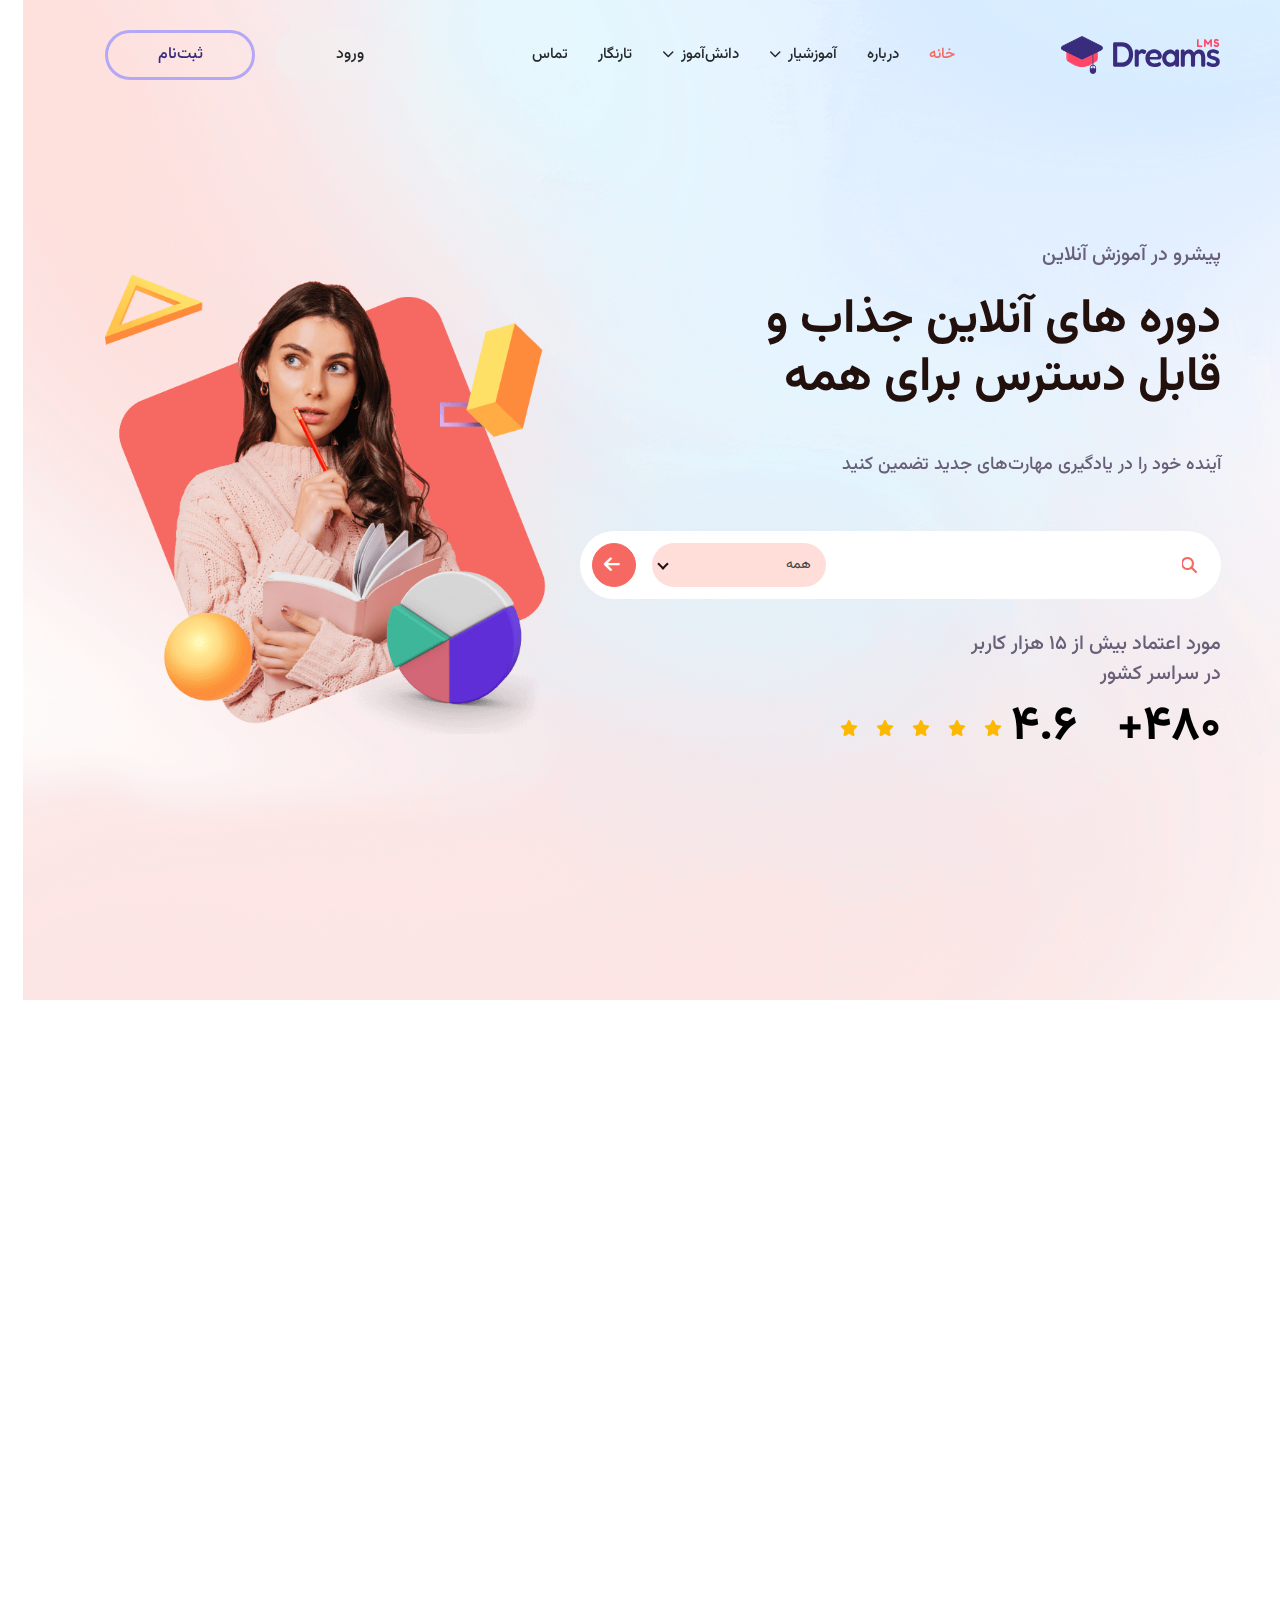
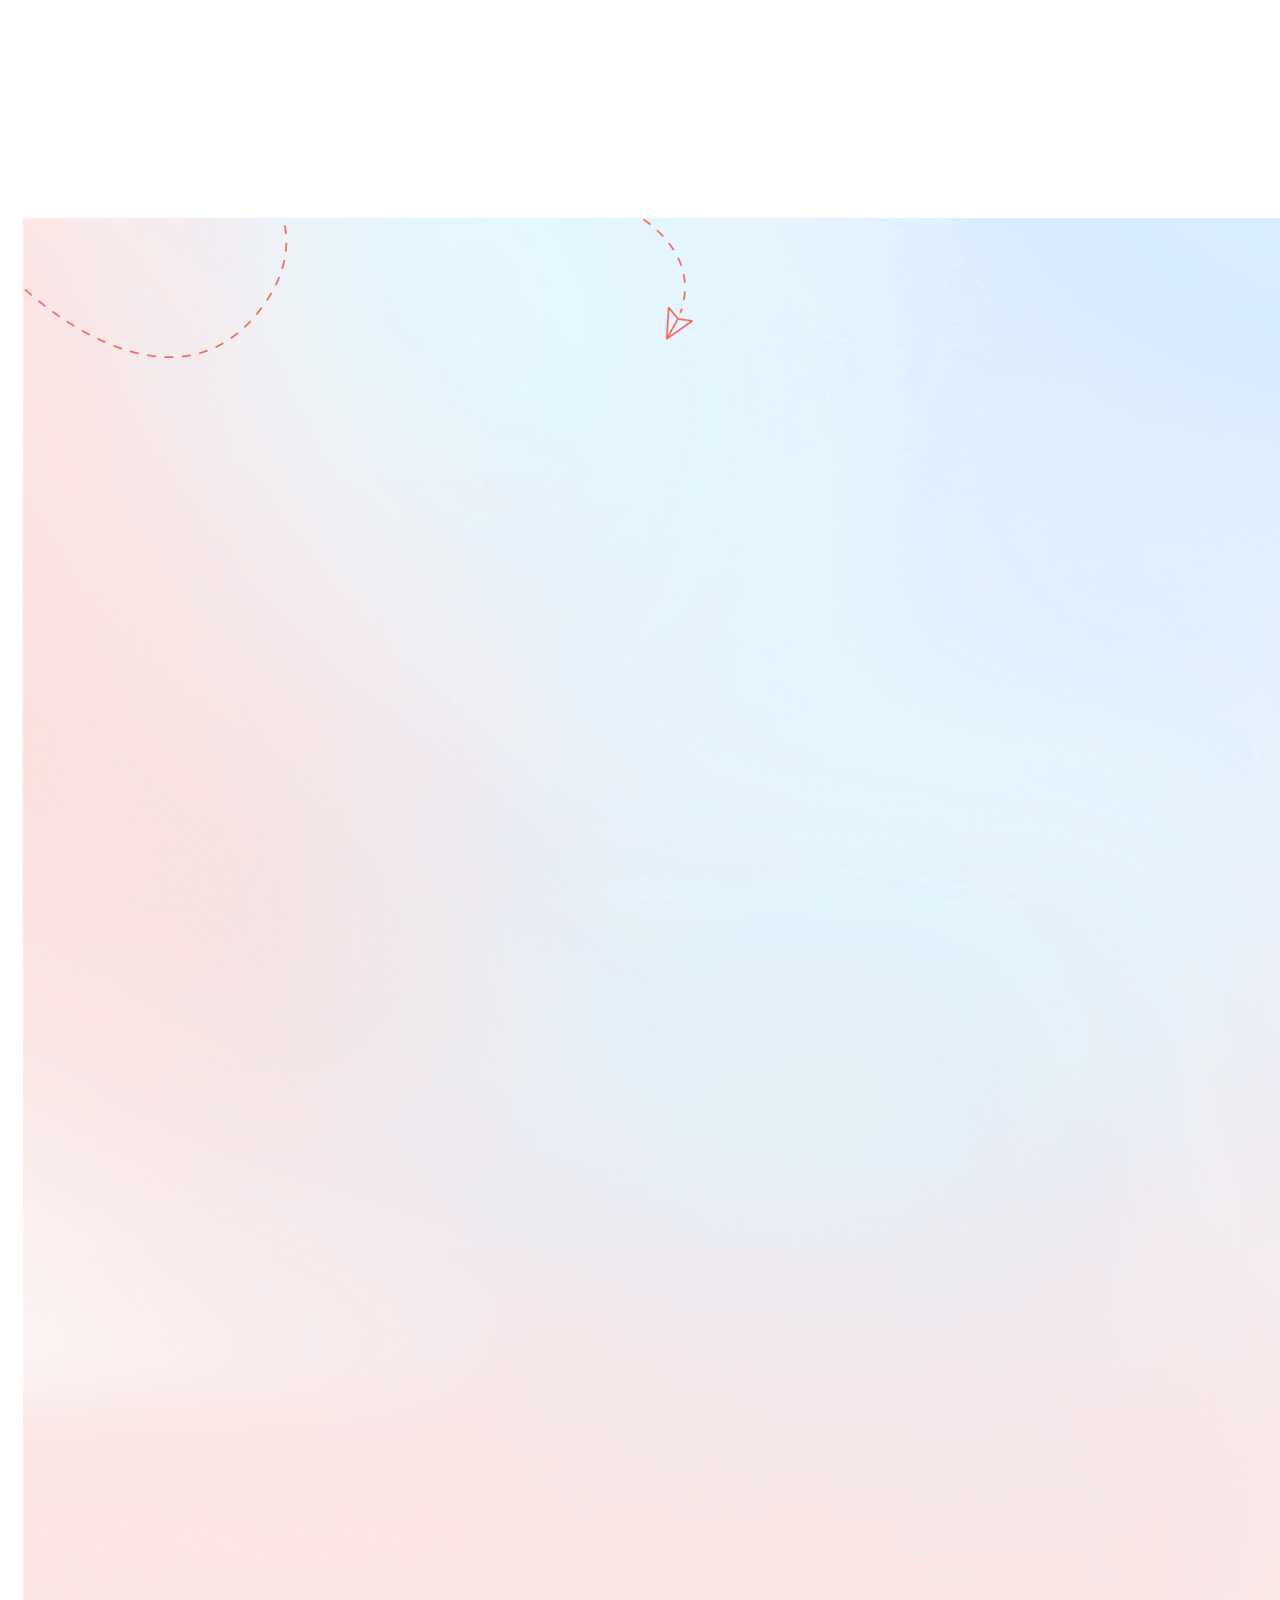
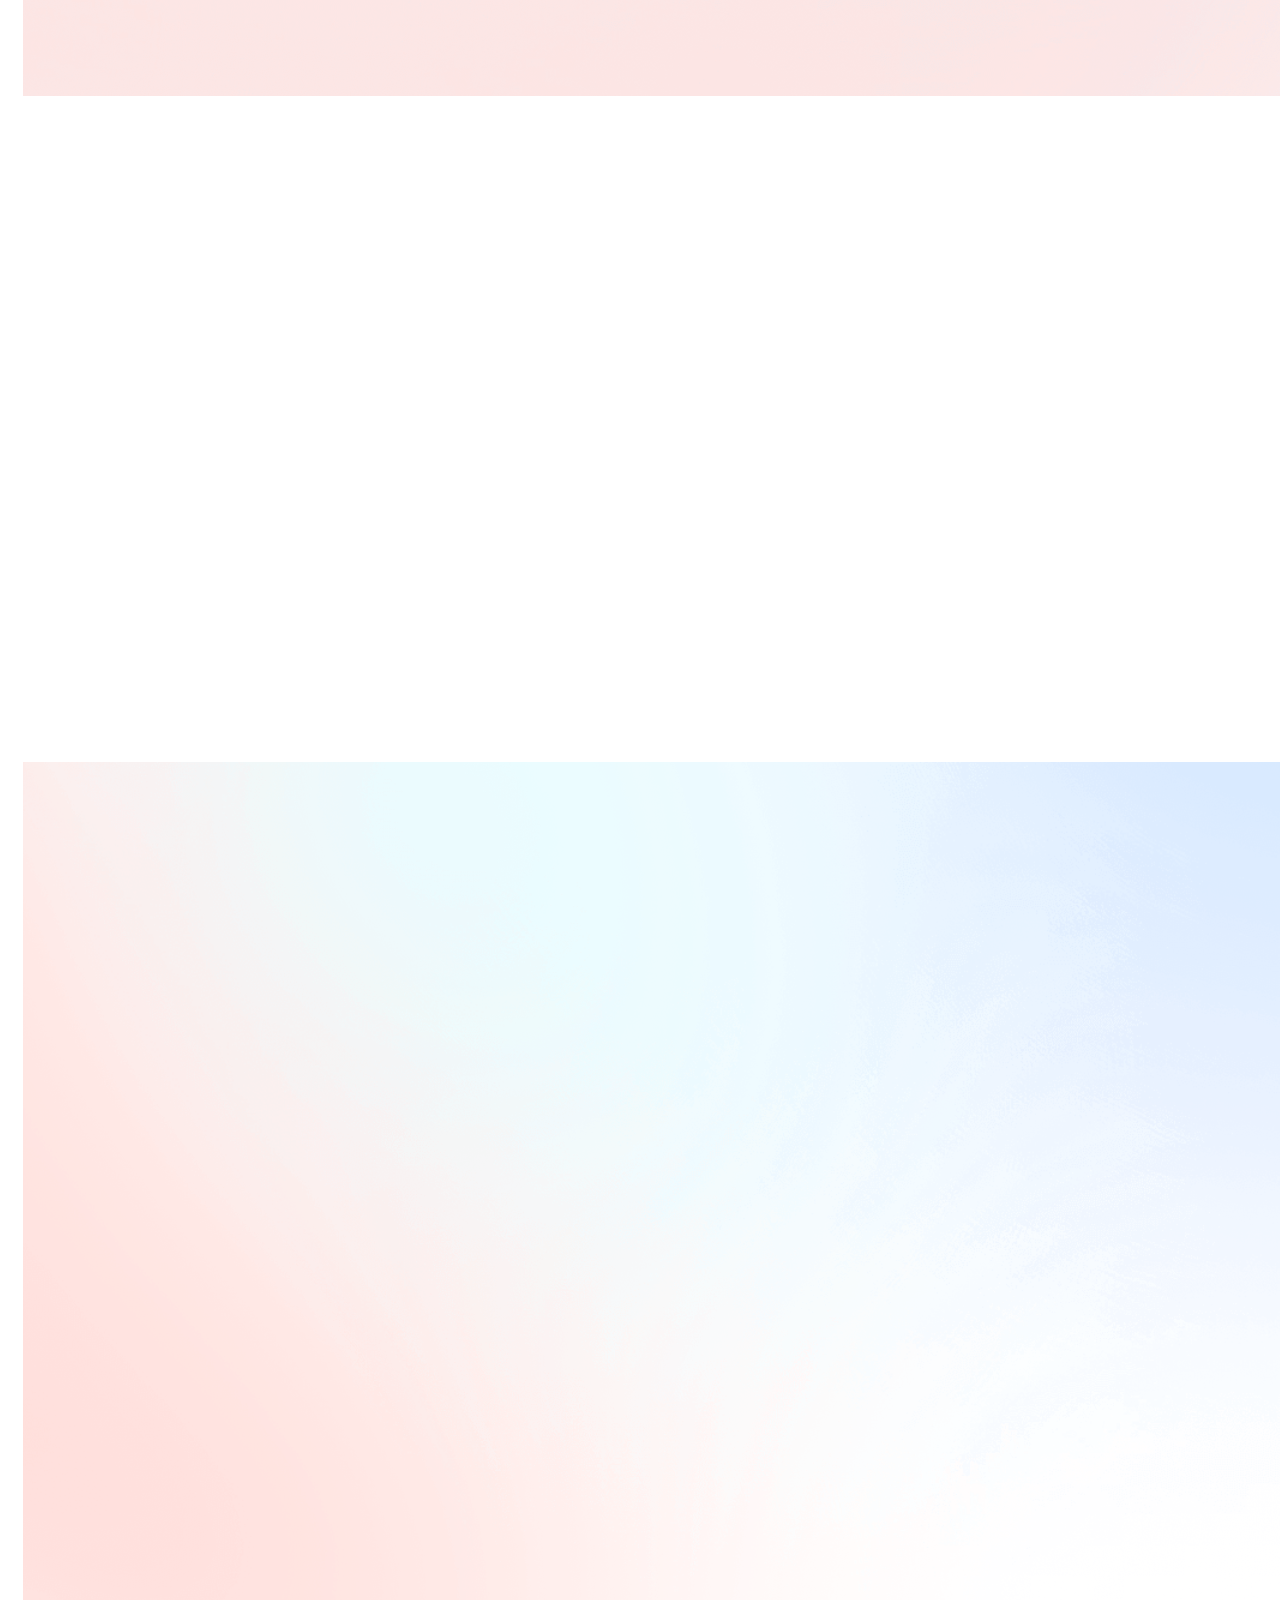
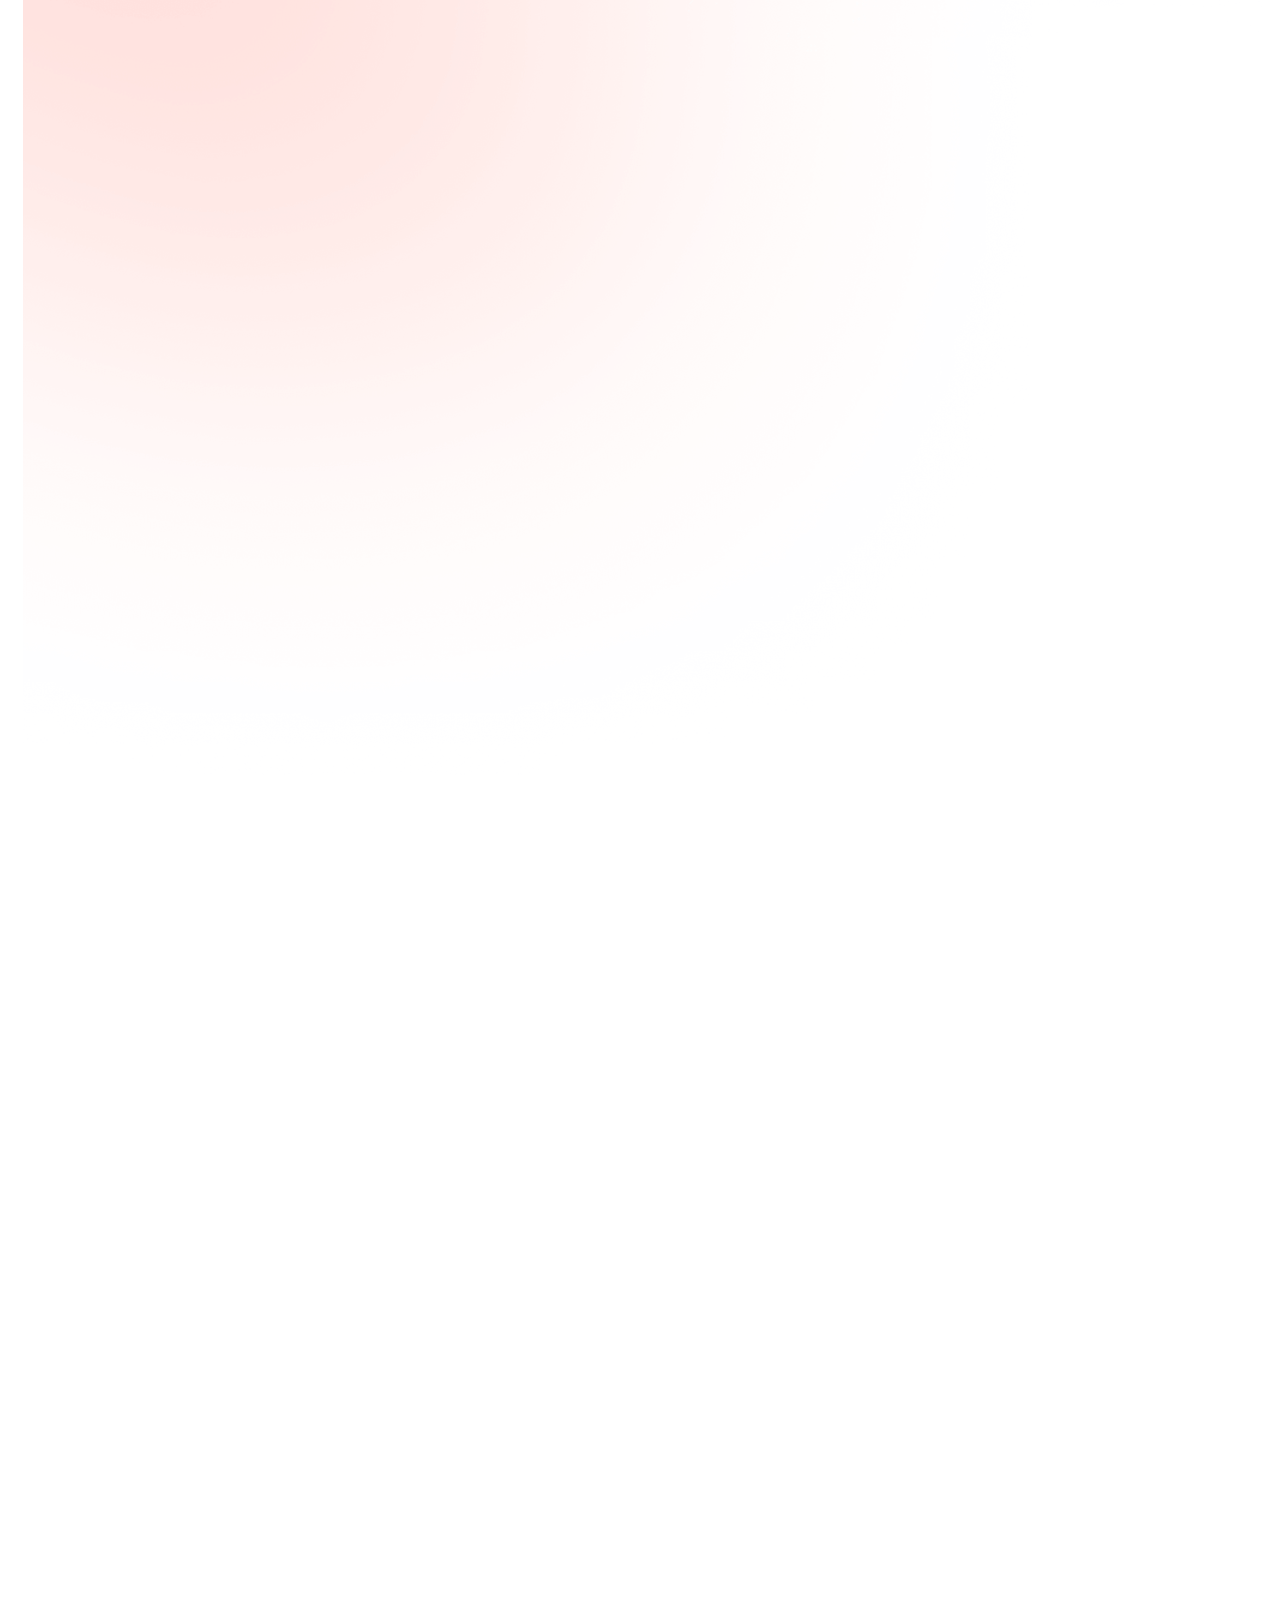
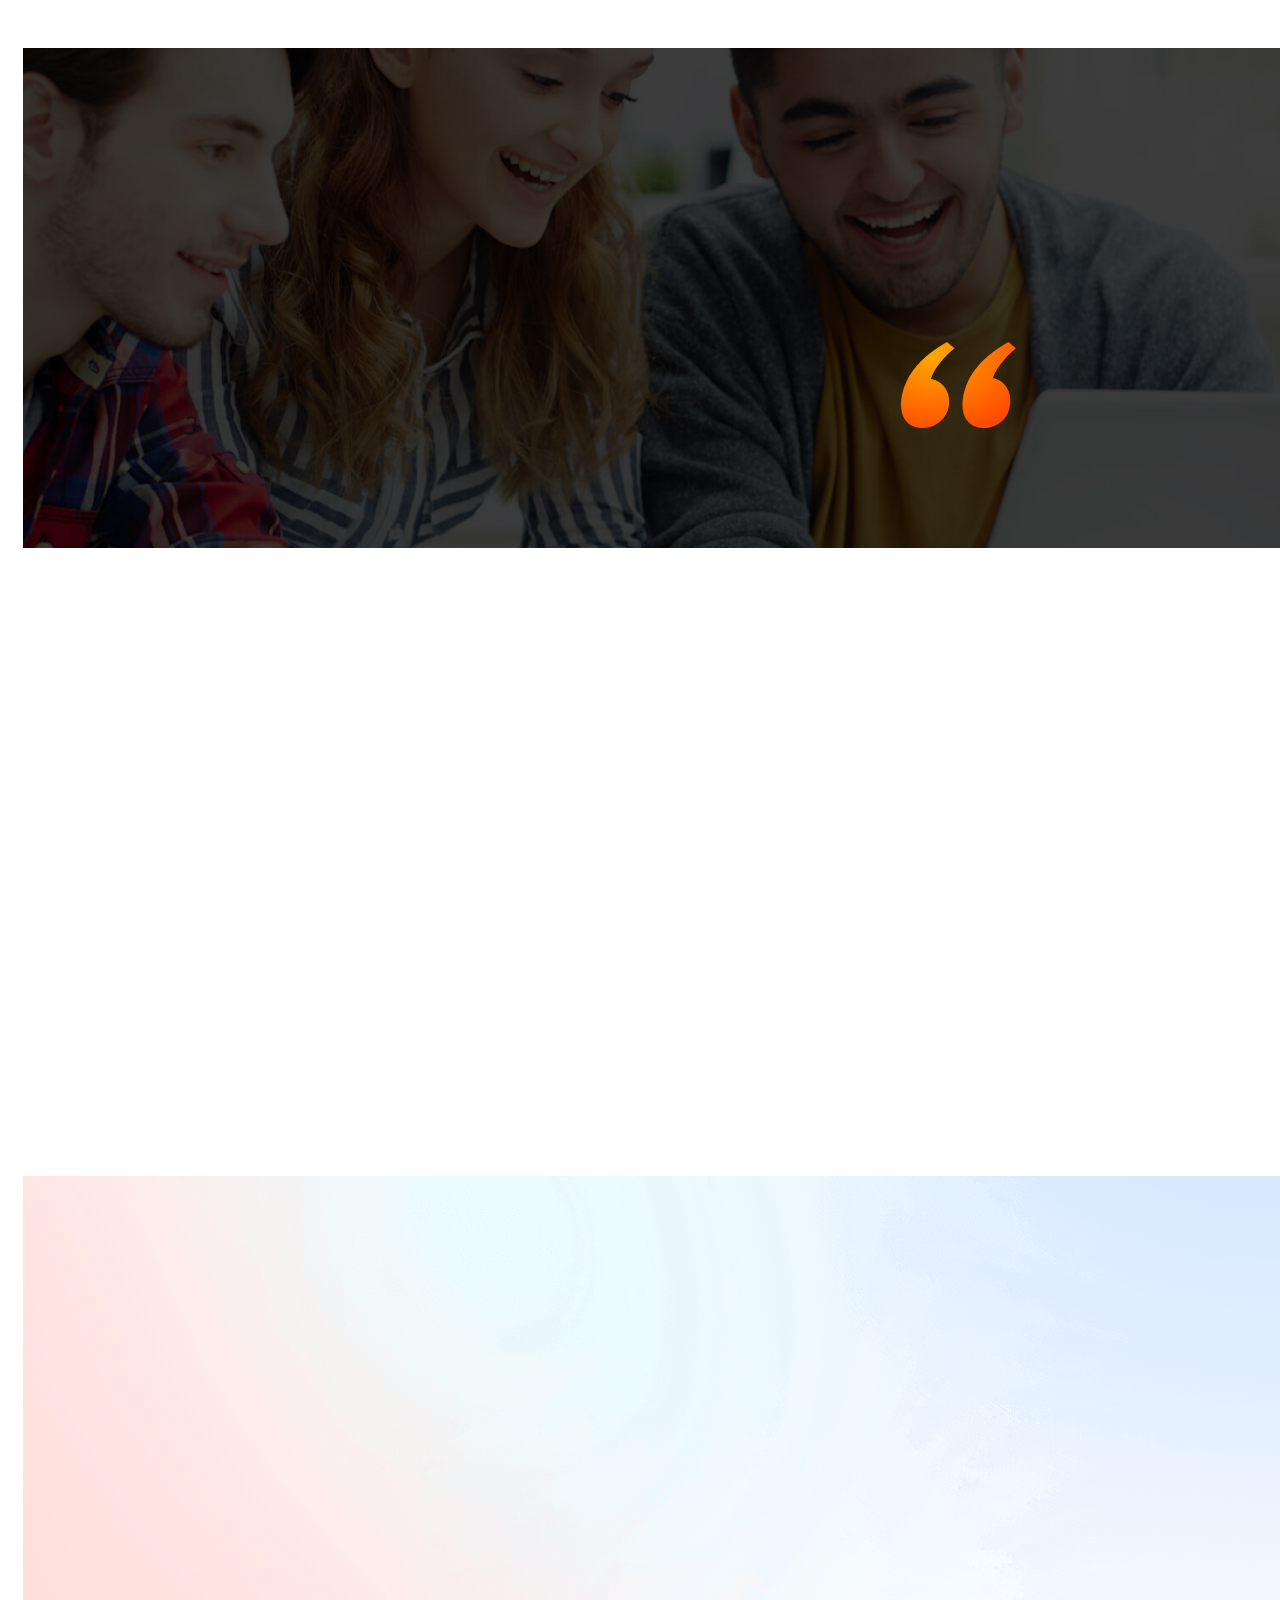
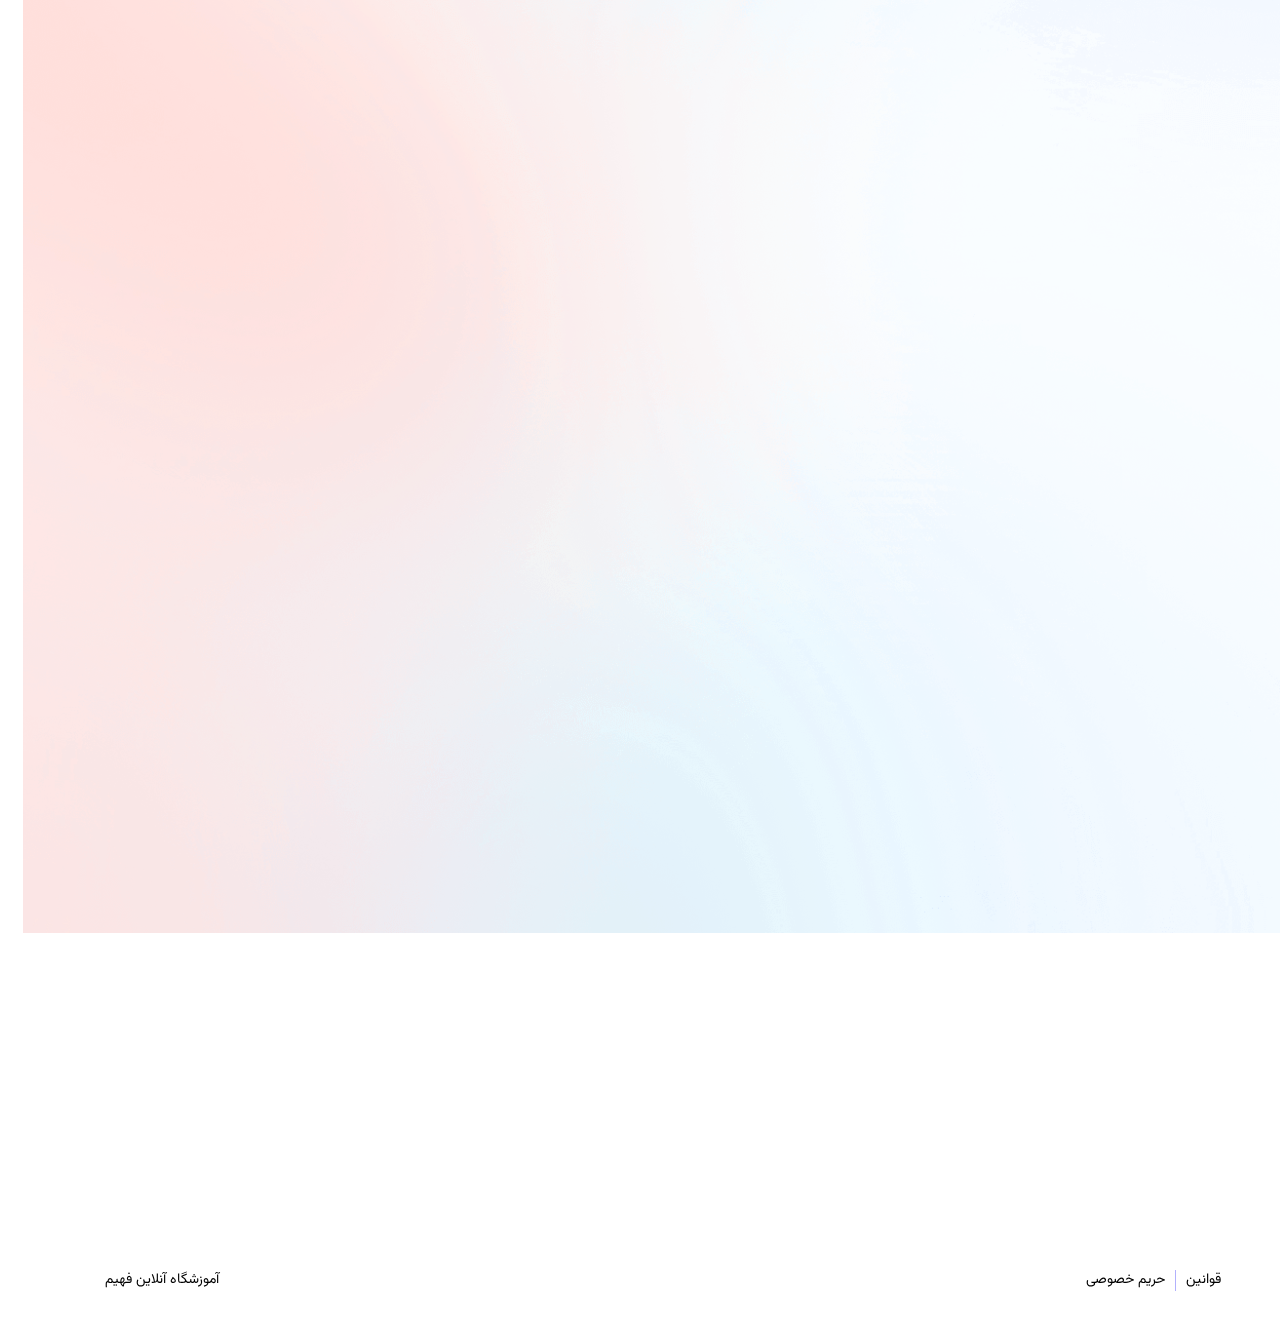
==== index.html @ 22144eaf "Initial commit" ====
<!DOCTYPE html>
<html lang="fa" dir="rtl">
<head>
    <meta charset="utf-8">
    <meta name="viewport" content="width=device-width, initial-scale=1.0, user-scalable=0">
    
    <title>خانه | آموزشگاه آنلاین فهیم</title>
    
    <link rel="shortcut icon" type="image/x-icon" href="static/base/img/favicon.svg">
    
    <link rel="stylesheet" href="static/base/css/bootstrap.rtl.min.css">
    <link rel="stylesheet" href="static/base/plugins/fontawesome/css/fontawesome.min.css">
    <link rel="stylesheet" href="static/base/plugins/fontawesome/css/all.min.css">
    <link rel="stylesheet" href="static/base/css/owl.carousel.min.css">
    <link rel="stylesheet" href="static/base/css/owl.theme.default.min.css">
    <link rel="stylesheet" href="static/base/plugins/slick/slick.css">
    <link rel="stylesheet" href="static/base/plugins/slick/slick-theme.css">
    <link rel="stylesheet" href="static/base/plugins/select2/css/select2.min.css">
    <link rel="stylesheet" href="static/base/plugins/aos/aos.css">
    <link rel="stylesheet" href="static/base/css/style.css">
</head>
<body>
    
<div class="main-wrapper">
    <header class="header">
        <div class="header-fixed">
            <nav class="navbar navbar-expand-lg header-nav scroll-sticky">
                <div class="container">
                    <div class="navbar-header">
                        <a id="mobile_btn" href="javascript:void(0);">
                            <span class="bar-icon">
                                <span></span>
                                <span></span>
                                <span></span>
                            </span>
                        </a>
                        <a href="index.html" class="navbar-brand logo">
                            <img src="static/base/img/logo.svg" class="img-fluid" alt="">
                        </a>
                    </div>
                    <div class="main-menu-wrapper">
                        <div class="menu-header">
                            <a href="index.html" class="menu-logo">
                                <img src="static/base/img/logo.svg" class="img-fluid" alt="">
                            </a>
                            <a id="menu_close" class="menu-close" href="javascript:void(0);">
                                <i class="fas fa-times"></i>
                            </a>
                        </div>
                        <ul class="main-nav">
                            <li class="active">
                                <a class href="index.html">خانه</a>
                            </li>
                            <li>
                                <a href="index.html">درباره</a>
                            </li>
                            <li class="has-submenu">
                                <a href="javascript:void(0)">آموزشیار <i class="fas fa-chevron-down"></i></a>
                                <ul class="submenu">
                                    <li><a href="http://127.0.0.1:8000/instructor-dashboard.html">پیشخوان</a></li>
                                    <li class="has-submenu">
                                        <a href="http://127.0.0.1:8000/instructor-list.html">آموزشیار</a>
                                        <ul class="submenu">
                                            <li><a href="http://127.0.0.1:8000/instructor-list.html">لیست</a></li>
                                            <li><a href="http://127.0.0.1:8000/instructor-grid.html">شبکه‌ای</a></li>
                                        </ul>
                                    </li>
                                    <li><a href="http://127.0.0.1:8000/instructor-course.html">دوره‌ها</a></li>
                                    <li><a href="http://127.0.0.1:8000/instructor-reviews.html">بازبینی</a></li>
                                    <li><a href="http://127.0.0.1:8000/instructor-earnings.html">مدارک</a></li>
                                    <li><a href="http://127.0.0.1:8000/instructor-orders.html">سفارش</a></li>
                                    <li><a href="http://127.0.0.1:8000/instructor-payouts.html">پرداخت‌ها</a></li>
                                    <li><a href="http://127.0.0.1:8000/instructor-tickets.html">پشتیبانی</a></li>
                                    <li><a href="http://127.0.0.1:8000/instructor-edit-profile.html">نمایه</a></li>
                                    <li><a href="http://127.0.0.1:8000/instructor-security.html">امنیت</a></li>
                                    <li><a href="http://127.0.0.1:8000/instructor-social-profiles.html">رسانه‌های اجتماعی</a></li>
                                    <li><a href="http://127.0.0.1:8000/instructor-notification.html">اعلان‌ها</a></li>
                                    <li><a href="http://127.0.0.1:8000/instructor-profile-privacy.html">حریم خصوصی</a></li>
                                    <li><a href="http://127.0.0.1:8000/instructor-delete-profile.html">حذف نمایه</a></li>
                                    <li><a href="http://127.0.0.1:8000/instructor-linked-account.html">حساب‌های مرتبط</a></li>
                                </ul>
                            </li>
                            <li class="has-submenu">
                                <a href="javascript:void(0)">دانش‌آموز <i class="fas fa-chevron-down"></i></a>
                                <ul class="submenu first-submenu">
                                    <li class="has-submenu ">
                                        <a href="javascript:void(0)">دانش‌آموز</a>
                                        <ul class="submenu">
                                            <li><a href="http://127.0.0.1:8000/students-list.html">لیست</a></li>
                                            <li><a href="http://127.0.0.1:8000/students-grid.html">شبکه‌ای</a></li>
                                        </ul>
                                    </li>
                                    <li><a href="http://127.0.0.1:8000/setting-edit-profile.html">نمایه</a></li>
                                    <li><a href="http://127.0.0.1:8000/setting-student-security.html">امنیت</a></li>
                                    <li><a href="http://127.0.0.1:8000/setting-student-social-profile.html">رسانه‌های اجتماعی</a></li>
                                    <li><a href="http://127.0.0.1:8000/setting-student-notification.html">اعلان‌ها</a></li>
                                    <li><a href="http://127.0.0.1:8000/setting-student-privacy.html">امنیت</a></li>
                                    <li><a href="http://127.0.0.1:8000/setting-student-accounts.html">حساب‌های مرتبط</a></li>
                                    <li><a href="http://127.0.0.1:8000/setting-student-referral.html">معرف</a></li>
                                    <li><a href="http://127.0.0.1:8000/setting-student-subscription.html">اشتراک</a></li>
                                    <li><a href="http://127.0.0.1:8000/setting-student-billing.html">صورت‌حساب</a></li>
                                    <li><a href="http://127.0.0.1:8000/setting-student-payment.html">پرداخت‌</a></li>
                                    <li><a href="http://127.0.0.1:8000/setting-student-invoice.html">فاکتور</a></li>
                                    <li><a href="http://127.0.0.1:8000/setting-support-tickets.html">پشتیبانی</a></li>
                                </ul>
                            </li>
                            <li class="">
                                <a href="javascript:void(0)">تارنگار</a>
                            </li>
                            <li class="">
                                <a href="javascript:void(0)">تماس</a>
                            </li>
                            <li class="login-link">
                                <a href="admin/login/index.html">ورود / ثبت‌نام</a>
                            </li>
                        </ul>
                    </div>
                    <ul class="nav header-navbar-rht">
                        
                        <li class="nav-item">
                            <a class="nav-link header-sign" href="admin/login/index.html">ورود</a>
                        </li>
                        <li class="nav-item">
                            <a class="nav-link header-login" href="admin/login/index.html">ثبت‌نام</a>
                        </li>
                        
                    </ul>
                </div>
            </nav>
        </div>
    </header>
    
    <section class="home-slide d-flex align-items-center">
        <div class="container">
            <div class="row ">
                <div class="col-md-7">
                    <div class="home-slide-face aos" data-aos="fade-up">
                        <div class="home-slide-text ">
                            <h5>پیشرو در آموزش آنلاین</h5>
                            <h1>دوره های آنلاین جذاب و قابل دسترس برای همه</h1>
                            <p>آینده خود را در یادگیری مهارت‌های جدید تضمین کنید</p>
                        </div>
                        <div class="banner-content">
                            <form class="form" action="http://127.0.0.1:8000/course-list.html">
                                <div class="form-inner">
                                    <div class="input-group">
                                        <i class="fa-solid fa-magnifying-glass search-icon"></i>
                                        <input type="email" class="form-control">
                                        <span class="drop-detail">
                                            <select class="form-select select">
                                                <option>همه</option>
                                                <option>پایه دهم</option>
                                                <option>پایه یازدهم</option>
                                                <option>پایه دوازدهم</option>
                                                <option>برنامه نویسی</option>
                                            </select>
                                        </span>
                                        <button class="btn btn-primary sub-btn" type="submit"><i class="fas fa-arrow-left"></i></button>
                                    </div>
                                </div>
                            </form>
                        </div>
                        <div class="trust-user">
                            <p>مورد اعتماد بیش از 15 هزار کاربر <br>در سراسر کشور</p>
                            <div class="trust-rating d-flex align-items-center">
                                <div class="rate-head">
                                    <h2><span>1000</span>+</h2>
                                </div>
                                <div class="rating d-flex align-items-center">
                                    <h2 class="d-inline-block average-rating">4.6</h2>
                                    <i class="fas fa-star filled"></i>
                                    <i class="fas fa-star filled"></i>
                                    <i class="fas fa-star filled"></i>
                                    <i class="fas fa-star filled"></i>
                                    <i class="fas fa-star filled"></i>
                                </div>
                            </div>
                        </div>
                    </div>
                </div>
                <div class="col-md-5 d-flex align-items-center">
                    <div class="girl-slide-img aos" data-aos="fade-up">
                        <img src="static/base/img/object.png">
                    </div>
                </div>
            </div>
        </div>
    </section>
    
    <section class="section student-course">
        <div class="container">
            <div class="course-widget">
                <div class="row">
                    <div class="col-lg-3 col-md-6">
                        <div class="course-full-width">
                            <div class="blur-border course-radius align-items-center aos" data-aos="fade-up">
                                <div class="online-course d-flex align-items-center">
                                    <div class="course-img">
                                        <img src="static/base/img/pencil-icon.svg">
                                    </div>
                                    <div class="course-inner-content">
                                        <h4><span>70</span>+</h4>
                                        <p>دوره آنلاین</p>
                                    </div>
                                </div>
                            </div>
                        </div>
                    </div>
                    <div class="col-lg-3 col-md-6 d-flex">
                        <div class="course-full-width">
                            <div class="blur-border course-radius aos" data-aos="fade-up">
                                <div class="online-course d-flex align-items-center">
                                    <div class="course-img">
                                        <img src="static/base/img/cources-icon.svg">
                                    </div>
                                    <div class="course-inner-content">
                                        <h4><span>200</span>+</h4>
                                        <p>آموزشیار</p>
                                    </div>
                                </div>
                            </div>
                        </div>
                    </div>
                    <div class="col-lg-3 col-md-6 d-flex">
                        <div class="course-full-width">
                            <div class="blur-border course-radius aos" data-aos="fade-up">
                                <div class="online-course d-flex align-items-center">
                                    <div class="course-img">
                                        <img src="static/base/img/certificate-icon.svg">
                                    </div>
                                    <div class="course-inner-content">
                                        <h4><span>600</span>+</h4>
                                        <p>دوره معتبر</p>
                                    </div>
                                </div>
                            </div>
                        </div>
                    </div>
                    <div class="col-lg-3 col-md-6 d-flex">
                        <div class="course-full-width">
                            <div class="blur-border course-radius aos" data-aos="fade-up">
                                <div class="online-course d-flex align-items-center">
                                    <div class="course-img">
                                        <img src="static/base/img/gratuate-icon.svg">
                                    </div>
                                    <div class="course-inner-content">
                                        <h4><span>900</span>+</h4>
                                        <p>دانش‌آموز</p>
                                    </div>
                                </div>
                            </div>
                        </div>
                    </div>
                </div>
            </div>
        </div>
    </section>
    
    
    <section class="section how-it-works">
        <div class="container">
            <div class="section-header aos" data-aos="fade-up">
                <div class="section-sub-head">
                    <span>دوره‌های محبوب</span>
                    <h2>دسته‌های برتر</h2>
                </div>
                <div class="all-btn all-category d-flex align-items-center">
                    <a href="http://127.0.0.1:8000/job-category.html" class="btn btn-primary">همه دوره‌ها</a>
                </div>
            </div>
            <div class="section-text aos" data-aos="fade-up">
                <p>لورم ایپسوم متن ساختگی با تولید سادگی نامفهوم از صنعت چاپ و با استفاده از طراحان گرافیک است.</p>
            </div>
            <div class="owl-carousel mentoring-course owl-theme aos" data-aos="fade-up">
                <div class="feature-box text-center ">
                    <div class="feature-bg">
                        <div class="feature-header">
                            <div class="feature-icon">
                                <img src="static/base/img/categories-icon.png">
                            </div>
                            <div class="feature-cont">
                                <div class="feature-text">Angular Development</div>
                            </div>
                        </div>
                        <p>40 آموزشیار</p>
                    </div>
                </div>
                <div class="feature-box text-center ">
                    <div class="feature-bg">
                        <div class="feature-header">
                            <div class="feature-icon">
                                <img src="static/base/img/categories-icon-01.png">
                            </div>
                            <div class="feature-cont">
                                <div class="feature-text">Docker Development</div>
                            </div>
                        </div>
                        <p>45 آموزشیار</p>
                    </div>
                </div>
                <div class="feature-box text-center ">
                    <div class="feature-bg">
                        <div class="feature-header">
                            <div class="feature-icon">
                                <img src="static/base/img/categories-icon-02.png">
                            </div>
                            <div class="feature-cont">
                                <div class="feature-text">Node JS Frontend</div>
                            </div>
                        </div>
                        <p>40 آموزشیار</p>
                    </div>
                </div>
                <div class="feature-box text-center ">
                    <div class="feature-bg">
                        <div class="feature-header">
                            <div class="feature-icon">
                                <img src="static/base/img/categories-icon-03.png">
                            </div>
                            <div class="feature-cont">
                                <div class="feature-text">Swift Development</div>
                            </div>
                        </div>
                        <p>23 آموزشیار</p>
                    </div>
                </div>
                <div class="feature-box text-center ">
                    <div class="feature-bg">
                        <div class="feature-header">
                            <div class="feature-icon">
                                <img src="static/base/img/categories-icon-04.png">
                            </div>
                            <div class="feature-cont">
                                <div class="feature-text">Python Development</div>
                            </div>
                        </div>
                        <p>30 آموزشیار</p>
                    </div>
                </div>
                <div class="feature-box text-center ">
                    <div class="feature-bg">
                        <div class="feature-header">
                            <div class="feature-icon">
                                <img src="static/base/img/categories-icon-05.png">
                            </div>
                            <div class="feature-cont">
                                <div class="feature-text">React<br> Native</div>
                            </div>
                        </div>
                        <p>80 آموزشیار</p>
                    </div>
                </div>
                <div class="feature-box text-center ">
                    <div class="feature-bg">
                        <div class="feature-header">
                            <div class="feature-icon">
                                <img src="static/base/img/categories-icon-04.png">
                            </div>
                            <div class="feature-cont">
                                <div class="feature-text">Angular Development</div>
                            </div>
                        </div>
                        <p>40 آموزشیار</p>
                    </div>
                </div>
                <div class="feature-box text-center ">
                    <div class="feature-bg">
                        <div class="feature-header">
                            <div class="feature-icon">
                                <img src="static/base/img/categories-icon-01.png">
                            </div>
                            <div class="feature-cont">
                                <div class="feature-text">Docker Development</div>
                            </div>
                        </div>
                        <p>45 آموزشیار</p>
                    </div>
                </div>
                <div class="feature-box text-center ">
                    <div class="feature-bg">
                        <div class="feature-header">
                            <div class="feature-icon">
                                <img src="static/base/img/categories-icon-02.png">
                            </div>
                            <div class="feature-cont">
                                <div class="feature-text">Node JS Frontend</div>
                            </div>
                        </div>
                        <p>40 آموزشیار</p>
                    </div>
                </div>
                <div class="feature-box text-center ">
                    <div class="feature-bg">
                        <div class="feature-header">
                            <div class="feature-icon">
                                <img src="static/base/img/categories-icon-03.png">
                            </div>
                            <div class="feature-cont">
                                <div class="feature-text">Swift Development</div>
                            </div>
                        </div>
                        <p>23 آموزشیار</p>
                    </div>
                </div>
                <div class="feature-box text-center ">
                    <div class="feature-bg">
                        <div class="feature-header">
                            <div class="feature-icon">
                                <img src="static/base/img/categories-icon-04.png">
                            </div>
                            <div class="feature-cont">
                                <div class="feature-text">Python Development</div>
                            </div>
                        </div>
                        <p>30 آموزشیار</p>
                    </div>
                </div>
                <div class="feature-box text-center ">
                    <div class="feature-bg">
                        <div class="feature-header">
                            <div class="feature-icon">
                                <img src="static/base/img/categories-icon-01.png">
                            </div>
                            <div class="feature-cont">
                                <div class="feature-text">Docker Development</div>
                            </div>
                        </div>
                        <p>45 آموزشیار</p>
                    </div>
                </div>
                <div class="feature-box text-center ">
                    <div class="feature-bg">
                        <div class="feature-header">
                            <div class="feature-icon">
                                <img src="static/base/img/categories-icon-02.png">
                            </div>
                            <div class="feature-cont">
                                <div class="feature-text">Node JS Frontend</div>
                            </div>
                        </div>
                        <p>40 آموزشیار</p>
                    </div>
                </div>
                <div class="feature-box text-center ">
                    <div class="feature-bg">
                        <div class="feature-header">
                            <div class="feature-icon">
                                <img src="static/base/img/categories-icon-03.png">
                            </div>
                            <div class="feature-cont">
                                <div class="feature-text">Swift Development</div>
                            </div>
                        </div>
                        <p>23 آموزشیار</p>
                    </div>
                </div>
                <div class="feature-box text-center ">
                    <div class="feature-bg">
                        <div class="feature-header">
                            <div class="feature-icon">
                                <img src="static/base/img/categories-icon-04.png">
                            </div>
                            <div class="feature-cont">
                                <div class="feature-text">Python Development</div>
                            </div>
                        </div>
                        <p>30 آموزشیار</p>
                    </div>
                </div>
            </div>
        </div>
    </section>
    
    <section class="section new-course">
        <div class="container">
            <div class="section-header aos" data-aos="fade-up">
                <div class="section-sub-head">
                    <span>تازه چه خبر؟</span>
                    <h2>دوره‌های ویژه</h2>
                </div>
                <div class="all-btn all-category d-flex align-items-center">
                    <a href="http://127.0.0.1:8000/course-list.html" class="btn btn-primary">همه دوره‌ها</a>
                </div>
            </div>
            <div class="section-text aos" data-aos="fade-up">
                <p class="mb-0">لورم ایپسوم متن ساختگی با تولید سادگی نامفهوم از صنعت چاپ و با استفاده از طراحان گرافیک است.</p>
            </div>
            <div class="course-feature">
                <div class="row">
                    <div class="col-lg-4 col-md-6 d-flex">
                        <div class="course-box d-flex aos" data-aos="fade-up">
                            <div class="product">
                                <div class="product-img">
                                    <a href="http://127.0.0.1:8000/course-details.html">
                                        <img class="img-fluid" src="static/base/img/course/course-01.jpg">
                                    </a>
                                    <div class="price">
                                        <h3>$300 <span>$99.00</span></h3>
                                    </div>
                                </div>
                                <div class="product-content">
                                    <div class="course-group d-flex">
                                        <div class="course-group-img d-flex">
                                            <a href="http://127.0.0.1:8000/instructor-profile.html"><img src="static/base/img/user/user1.jpg" class="img-fluid"></a>
                                            <div class="course-name">
                                                <h4><a href="http://127.0.0.1:8000/instructor-profile.html">نیکول برون</a></h4>
                                                <p>آموزشیار</p>
                                            </div>
                                        </div>
                                        <div class="course-share d-flex align-items-center justify-content-center">
                                            <a href="http://127.0.0.1:8000/index.html#"><i class="fa-regular fa-heart"></i></a>
                                        </div>
                                    </div>
                                    <h3 class="title instructor-text"><a href="http://127.0.0.1:8000/course-details.html">اطلاعات درباره مدرک طراحی UI/UX</a></h3>
                                    <div class="course-info d-flex align-items-center">
                                        <div class="rating-img d-flex align-items-center">
                                            <img src="static/base/img/icon/icon-01.svg">
                                            <p>12+ درس</p>
                                        </div>
                                        <div class="course-view d-flex align-items-center">
                                            <img src="static/base/img/icon/icon-02.svg">
                                            <p>9ساعت 30دقیقه</p>
                                        </div>
                                    </div>
                                    <div class="rating">
                                        <i class="fas fa-star filled"></i>
                                        <i class="fas fa-star filled"></i>
                                        <i class="fas fa-star filled"></i>
                                        <i class="fas fa-star filled"></i>
                                        <i class="fas fa-star"></i>
                                        <span class="d-inline-block average-rating"><span>4.0</span> (15)</span>
                                    </div>
                                    <div class="all-btn all-category d-flex align-items-center">
                                        <a href="http://127.0.0.1:8000/checkout.html" class="btn btn-primary">سفارش</a>
                                    </div>
                                </div>
                            </div>
                        </div>
                    </div>
                    <div class="col-lg-4 col-md-6 d-flex">
                        <div class="course-box d-flex aos" data-aos="fade-up">
                            <div class="product">
                                <div class="product-img">
                                    <a href="http://127.0.0.1:8000/course-details.html">
                                        <img class="img-fluid" src="static/base/img/course/course-02.jpg">
                                    </a>
                                    <div class="price">
                                        <h3>$400 <span>$99.00</span></h3>
                                    </div>
                                </div>
                                <div class="product-content">
                                    <div class="course-group d-flex">
                                        <div class="course-group-img d-flex">
                                            <a href="http://127.0.0.1:8000/instructor-profile.html"><img src="static/base/img/user/user2.jpg" class="img-fluid"></a>
                                            <div class="course-name">
                                                <h4><a href="http://127.0.0.1:8000/instructor-profile.html">حمید رضا بردرانی</a></h4>
                                                <p>آموزشیار</p>
                                            </div>
                                        </div>
                                        <div class="course-share d-flex align-items-center justify-content-center">
                                            <a href="http://127.0.0.1:8000/index.html#"><i class="fa-regular fa-heart"></i></a>
                                        </div>
                                    </div>
                                    <h3 class="title instructor-text"><a href="http://127.0.0.1:8000/course-details.html">وردپرس برای مبتدیان - وب‌مستر وردپرس</a></h3>
                                    <div class="course-info d-flex align-items-center">
                                        <div class="rating-img d-flex align-items-center">
                                            <img src="static/base/img/icon/icon-01.svg">
                                            <p>11+ درس</p>
                                        </div>
                                        <div class="course-view d-flex align-items-center">
                                            <img src="static/base/img/icon/icon-02.svg">
                                            <p>6ساعت 30دقیقه</p>
                                        </div>
                                    </div>
                                    <div class="rating">
                                        <i class="fas fa-star filled"></i>
                                        <i class="fas fa-star filled"></i>
                                        <i class="fas fa-star filled"></i>
                                        <i class="fas fa-star filled"></i>
                                        <i class="fas fa-star"></i>
                                        <span class="d-inline-block average-rating"><span>4.3</span> (15)</span>
                                    </div>
                                    <div class="all-btn all-category d-flex align-items-center">
                                        <a href="http://127.0.0.1:8000/checkout.html" class="btn btn-primary">سفارش</a>
                                    </div>
                                </div>
                            </div>
                        </div>
                    </div>
                    <div class="col-lg-4 col-md-6 d-flex">
                        <div class="course-box d-flex aos" data-aos="fade-up">
                            <div class="product">
                                <div class="product-img">
                                    <a href="http://127.0.0.1:8000/course-details.html">
                                        <img class="img-fluid" src="static/base/img/course/course-03.jpg">
                                    </a>
                                    <div class="price combo">
                                        <h3>رایگان</h3>
                                    </div>
                                </div>
                                <div class="product-content">
                                    <div class="course-group d-flex">
                                        <div class="course-group-img d-flex">
                                            <a href="http://127.0.0.1:8000/instructor-profile.html"><img src="static/base/img/user/user5.jpg" class="img-fluid"></a>
                                            <div class="course-name">
                                                <h4><a href="http://127.0.0.1:8000/instructor-profile.html">انوشیروان نادری</a></h4>
                                                <p>آموزشیار</p>
                                            </div>
                                        </div>
                                        <div class="course-share d-flex align-items-center justify-content-center">
                                            <a href="http://127.0.0.1:8000/index.html#"><i class="fa-regular fa-heart"></i></a>
                                        </div>
                                    </div>
                                    <h3 class="title instructor-text"><a href="http://127.0.0.1:8000/course-details.html">طراحی اپلیکیشن حرفه‌ای</a></h3>
                                    <div class="course-info d-flex align-items-center">
                                        <div class="rating-img d-flex align-items-center">
                                            <img src="static/base/img/icon/icon-01.svg">
                                            <p>16+ درس</p>
                                        </div>
                                        <div class="course-view d-flex align-items-center">
                                            <img src="static/base/img/icon/icon-02.svg">
                                            <p>12ساعت 30دقیقه</p>
                                        </div>
                                    </div>
                                    <div class="rating">
                                        <i class="fas fa-star filled"></i>
                                        <i class="fas fa-star filled"></i>
                                        <i class="fas fa-star filled"></i>
                                        <i class="fas fa-star filled"></i>
                                        <i class="fas fa-star"></i>
                                        <span class="d-inline-block average-rating"><span>4.5</span> (15)</span>
                                    </div>
                                    <div class="all-btn all-category d-flex align-items-center">
                                        <a href="http://127.0.0.1:8000/checkout.html" class="btn btn-primary">سفارش</a>
                                    </div>
                                </div>
                            </div>
                        </div>
                    </div>
                    <div class="col-lg-4 col-md-6 d-flex">
                        <div class="course-box d-flex aos" data-aos="fade-up">
                            <div class="product">
                                <div class="product-img">
                                    <a href="http://127.0.0.1:8000/course-details.html">
                                        <img class="img-fluid" src="static/base/img/course/course-04.jpg">
                                    </a>
                                    <div class="price">
                                        <h3>$500 <span>$99.00</span></h3>
                                    </div>
                                </div>
                                <div class="product-content">
                                    <div class="course-group d-flex">
                                        <div class="course-group-img d-flex">
                                            <a href="http://127.0.0.1:8000/instructor-profile.html"><img src="static/base/img/user/user4.jpg" class="img-fluid"></a>
                                            <div class="course-name">
                                                <h4><a href="http://127.0.0.1:8000/instructor-profile.html">نیکول برون</a></h4>
                                                <p>آموزشیار</p>
                                            </div>
                                        </div>
                                        <div class="course-share d-flex align-items-center justify-content-center">
                                            <a href="http://127.0.0.1:8000/index.html#"><i class="fa-regular fa-heart"></i></a>
                                        </div>
                                    </div>
                                    <h3 class="title instructor-text"><a href="http://127.0.0.1:8000/course-details.html">اصول آنگولار را از ابتدا تا پیشرفته بیاموزید</a></h3>
                                    <div class="course-info d-flex align-items-center">
                                        <div class="rating-img d-flex align-items-center">
                                            <img src="static/base/img/icon/icon-01.svg">
                                            <p>10+ درس</p>
                                        </div>
                                        <div class="course-view d-flex align-items-center">
                                            <img src="static/base/img/icon/icon-02.svg">
                                            <p>8ساعت 30دقیقه</p>
                                        </div>
                                    </div>
                                    <div class="rating">
                                        <i class="fas fa-star filled"></i>
                                        <i class="fas fa-star filled"></i>
                                        <i class="fas fa-star filled"></i>
                                        <i class="fas fa-star filled"></i>
                                        <i class="fas fa-star"></i>
                                        <span class="d-inline-block average-rating"><span>4.2</span> (15)</span>
                                    </div>
                                    <div class="all-btn all-category d-flex align-items-center">
                                        <a href="http://127.0.0.1:8000/checkout.html" class="btn btn-primary">سفارش</a>
                                    </div>
                                </div>
                            </div>
                        </div>
                    </div>
                    <div class="col-lg-4 col-md-6 d-flex">
                        <div class="course-box d-flex aos" data-aos="fade-up">
                            <div class="product">
                                <div class="product-img">
                                    <a href="http://127.0.0.1:8000/course-details.html">
                                        <img class="img-fluid" src="static/base/img/course/course-05.jpg">
                                    </a>
                                    <div class="price">
                                        <h3>$300 <span>$99.00</span></h3>
                                    </div>
                                </div>
                                <div class="product-content">
                                    <div class="course-group d-flex">
                                        <div class="course-group-img d-flex">
                                            <a href="http://127.0.0.1:8000/instructor-profile.html"><img src="static/base/img/user/user3.jpg" class="img-fluid"></a>
                                            <div class="course-name">
                                                <h4><a href="http://127.0.0.1:8000/instructor-profile.html">جان اسمیت</a></h4>
                                                <p>آموزشیار</p>
                                            </div>
                                        </div>
                                        <div class="course-share d-flex align-items-center justify-content-center">
                                            <a href="http://127.0.0.1:8000/index.html#"><i class="fa-regular fa-heart"></i></a>
                                        </div>
                                    </div>
                                    <h3 class="title instructor-text"><a href="http://127.0.0.1:8000/course-details.html">وب سایت های دنیای واقعی واکنش گرا با HTML5 و CSS3 بسازید</a></h3>
                                    <div class="course-info d-flex align-items-center">
                                        <div class="rating-img d-flex align-items-center">
                                            <img src="static/base/img/icon/icon-01.svg">
                                            <p>13+ درس</p>
                                        </div>
                                        <div class="course-view d-flex align-items-center">
                                            <img src="static/base/img/icon/icon-02.svg">
                                            <p>10ساعت 30دقیق</p>
                                        </div>
                                    </div>
                                    <div class="rating">
                                        <i class="fas fa-star filled"></i>
                                        <i class="fas fa-star filled"></i>
                                        <i class="fas fa-star filled"></i>
                                        <i class="fas fa-star filled"></i>
                                        <i class="fas fa-star"></i>
                                        <span class="d-inline-block average-rating"><span>4.0</span> (15)</span>
                                    </div>
                                    <div class="all-btn all-category d-flex align-items-center">
                                        <a href="http://127.0.0.1:8000/checkout.html" class="btn btn-primary">سفارش</a>
                                    </div>
                                </div>
                            </div>
                        </div>
                    </div>
                    <div class="col-lg-4 col-md-6 d-flex">
                        <div class="course-box d-flex aos" data-aos="fade-up">
                            <div class="product">
                                <div class="product-img">
                                    <a href="http://127.0.0.1:8000/course-details.html">
                                        <img class="img-fluid" src="static/base/img/course/course-06.jpg">
                                    </a>
                                    <div class="price combo">
                                        <h3>رایگان</h3>
                                    </div>
                                </div>
                                <div class="product-content">
                                    <div class="course-group d-flex">
                                        <div class="course-group-img d-flex">
                                            <a href="http://127.0.0.1:8000/instructor-profile.html"><img src="static/base/img/user/user6.jpg" class="img-fluid"></a>
                                            <div class="course-name">
                                                <h4><a href="http://127.0.0.1:8000/instructor-profile.html">جک نلسون</a></h4>
                                                <p>آموزشیار</p>
                                            </div>
                                        </div>
                                        <div class="course-share d-flex align-items-center justify-content-center">
                                            <a href="http://127.0.0.1:8000/index.html#"><i class="fa-regular fa-heart"></i></a>
                                        </div>
                                    </div>
                                    <h3 class="title instructor-text"><a href="http://127.0.0.1:8000/course-details.html">توسعه دهندگان سی شارپ سرعت کدنویسی شما را با ویژوال استودیو دو برابر می کنند</a></h3>
                                    <div class="course-info d-flex align-items-center">
                                        <div class="rating-img d-flex align-items-center">
                                            <img src="static/base/img/icon/icon-01.svg">
                                            <p>7+ درس</p>
                                        </div>
                                        <div class="course-view d-flex align-items-center">
                                            <img src="static/base/img/icon/icon-02.svg">
                                            <p>7ساعت 30 دقیقه</p>
                                        </div>
                                    </div>
                                    <div class="rating">
                                        <i class="fas fa-star filled"></i>
                                        <i class="fas fa-star filled"></i>
                                        <i class="fas fa-star filled"></i>
                                        <i class="fas fa-star filled"></i>
                                        <i class="fas fa-star"></i>
                                        <span class="d-inline-block average-rating"><span>4.6</span> (15)</span>
                                    </div>
                                    <div class="all-btn all-category d-flex align-items-center">
                                        <a href="http://127.0.0.1:8000/checkout.html" class="btn btn-primary">سفارش</a>
                                    </div>
                                </div>
                            </div>
                        </div>
                    </div>
                </div>
            </div>
        </div>
    </section>
    
    <section class="section master-skill">
        <div class="container">
            <div class="row">
                <div class="col-lg-7 col-md-12">
                    <div class="section-header aos" data-aos="fade-up">
                        <div class="section-sub-head">
                            <span>تازه چه خبر؟</span>
                            <h2>مهارت‌های لازم برای حرفه خود را بیاموزید</h2>
                        </div>
                    </div>
                    <div class="section-text aos" data-aos="fade-up">
                        <p>گواهینامه بگیرید، بر مهارت‌های فناوری مدرن مسلط شوید و حرفه خود را ارتقا دهید - چه در حال شروع کار باشید یا یک حرفه‌ای باتجربه. 95 درصد از فراگیران آموزش الکترونیکی گزارش می دهند که محتوای عملی ما مستقیماً به حرفه آنها کمک کرده است.</p>
                    </div>
                    <div class="career-group aos" data-aos="fade-up">
                        <div class="row">
                            <div class="col-lg-6 col-md-6 d-flex">
                                <div class="certified-group blur-border d-flex">
                                    <div class="get-certified d-flex align-items-center">
                                        <div class="blur-box">
                                            <div class="certified-img ">
                                                <img src="static/base/img/icon/icon-1.svg" class="img-fluid">
                                            </div>
                                        </div>
                                        <p>با مربیان حرفه‌ای انگیزه خود را حفظ کنید</p>
                                    </div>
                                </div>
                            </div>
                            <div class="col-lg-6 col-md-6 d-flex">
                                <div class="certified-group blur-border d-flex">
                                    <div class="get-certified d-flex align-items-center">
                                        <div class="blur-box">
                                            <div class="certified-img ">
                                                <img src="static/base/img/icon/icon-2.svg" class="img-fluid">
                                            </div>
                                        </div>
                                        <p>با جدیدترین اخبار ابری همراه باشید</p>
                                    </div>
                                </div>
                            </div>
                            <div class="col-lg-6 col-md-6 d-flex">
                                <div class="certified-group blur-border d-flex">
                                    <div class="get-certified d-flex align-items-center">
                                        <div class="blur-box">
                                            <div class="certified-img ">
                                                <img src="static/base/img/icon/icon-3.svg" class="img-fluid">
                                            </div>
                                        </div>
                                        <p>با بیش از 100 دوره معتبر گواهینامه دریافت کنید</p>
                                    </div>
                                </div>
                            </div>
                            <div class="col-lg-6 col-md-6 d-flex">
                                <div class="certified-group blur-border d-flex">
                                    <div class="get-certified d-flex align-items-center">
                                        <div class="blur-box">
                                            <div class="certified-img ">
                                                <img src="static/base/img/icon/icon-4.svg" class="img-fluid">
                                            </div>
                                        </div>
                                        <p>مهارت‌ها را از آزمایشگاه گرفته تا دوره‌های آموزشی به روش خود بسازید</p>
                                    </div>
                                </div>
                            </div>
                        </div>
                    </div>
                </div>
                <div class="col-lg-5 col-md-12 d-flex align-items-end">
                    <div class="career-img aos" data-aos="fade-up">
                        <img src="static/base/img/join.png" class="img-fluid">
                    </div>
                </div>
            </div>
        </div>
    </section>
    
    <section class="section trend-course">
        <div class="container">
            <div class="section-header aos" data-aos="fade-up">
                <div class="section-sub-head">
                    <span>تازه چه خبر؟</span>
                    <h2>دوره‌های پیشنهادی</h2>
                </div>
                <div class="all-btn all-category d-flex align-items-center">
                    <a href="http://127.0.0.1:8000/course-list.html" class="btn btn-primary">همه دوره‌ها</a>
                </div>
            </div>
            <div class="section-text aos" data-aos="fade-up">
                <p class="mb-0">لورم ایپسوم متن ساختگی با تولید سادگی نامفهوم از صنعت چاپ و با استفاده از طراحان گرافیک است.</p>
            </div>
            <div class="owl-carousel trending-course owl-theme aos" data-aos="fade-up">
                <div class="course-box trend-box">
                    <div class="product trend-product">
                        <div class="product-img">
                            <a href="http://127.0.0.1:8000/course-details.html">
                                <img class="img-fluid" src="static/base/img/course/course-07.jpg">
                            </a>
                            <div class="price">
                                <h3>$200 <span>$99.00</span></h3>
                            </div>
                        </div>
                        <div class="product-content">
                            <div class="course-group d-flex">
                                <div class="course-group-img d-flex">
                                    <a href="http://127.0.0.1:8000/instructor-profile.html"><img src="static/base/img/user/user.jpg" class="img-fluid"></a>
                                    <div class="course-name">
                                        <h4><a href="http://127.0.0.1:8000/instructor-profile.html">جان مایکل</a></h4>
                                        <p>آموزشیار</p>
                                    </div>
                                </div>
                                <div class="course-share d-flex align-items-center justify-content-center">
                                    <a href="http://127.0.0.1:8000/index.html#"><i class="fa-regular fa-heart"></i></a>
                                </div>
                            </div>
                            <h3 class="title"><a href="http://127.0.0.1:8000/course-details.html">آموزش حرفه‌ای جاوا اسکریپت و اکسپرس</a></h3>
                            <div class="course-info d-flex align-items-center">
                                <div class="rating-img d-flex align-items-center">
                                    <img src="static/base/img/icon/icon-01.svg" class="img-fluid">
                                    <p>13+ درس</p>
                                </div>
                                <div class="course-view d-flex align-items-center">
                                    <img src="static/base/img/icon/icon-02.svg" class="img-fluid">
                                    <p>10 ساعت 30 دقیقه</p>
                                </div>
                            </div>
                            <div class="rating">
                                <i class="fas fa-star filled"></i>
                                <i class="fas fa-star filled"></i>
                                <i class="fas fa-star filled"></i>
                                <i class="fas fa-star filled"></i>
                                <i class="fas fa-star"></i>
                                <span class="d-inline-block average-rating"><span>4.0</span> (15)</span>
                            </div>
                            <div class="all-btn all-category d-flex align-items-center">
                                <a href="http://127.0.0.1:8000/checkout.html" class="btn btn-primary">سفارش</a>
                            </div>
                        </div>
                    </div>
                </div>
                <div class="course-box trend-box">
                    <div class="product trend-product">
                        <div class="product-img">
                            <a href="http://127.0.0.1:8000/course-details.html">
                                <img class="img-fluid" src="static/base/img/course/course-08.jpg">
                            </a>
                            <div class="price">
                                <h3>$300 <span>$99.00</span></h3>
                            </div>
                        </div>
                        <div class="product-content">
                            <div class="course-group d-flex">
                                <div class="course-group-img d-flex">
                                    <a href="http://127.0.0.1:8000/instructor-profile.html"><img src="static/base/img/user/user2.jpg" class="img-fluid"></a>
                                    <div class="course-name">
                                        <h4><a href="http://127.0.0.1:8000/instructor-profile.html">جان اسمیت</a></h4>
                                        <p>آموزشیار</p>
                                    </div>
                                </div>
                                <div class="course-share d-flex align-items-center justify-content-center">
                                    <a href="http://127.0.0.1:8000/index.html#"><i class="fa-regular fa-heart"></i></a>
                                </div>
                            </div>
                            <h3 class="title"><a href="http://127.0.0.1:8000/course-details.html">ضروریات طراحی واکنشگرا</a></h3>
                            <div class="course-info d-flex align-items-center">
                                <div class="rating-img d-flex align-items-center">
                                    <img src="static/base/img/icon/icon-01.svg" class="img-fluid">
                                    <p>10+ درس</p>
                                </div>
                                <div class="course-view d-flex align-items-center">
                                    <img src="static/base/img/icon/icon-02.svg" class="img-fluid">
                                    <p>11 ساعت 30 دقیقه</p>
                                </div>
                            </div>
                            <div class="rating">
                                <i class="fas fa-star filled"></i>
                                <i class="fas fa-star filled"></i>
                                <i class="fas fa-star filled"></i>
                                <i class="fas fa-star filled"></i>
                                <i class="fas fa-star"></i>
                                <span class="d-inline-block average-rating"><span>4.0</span> (15)</span>
                            </div>
                            <div class="all-btn all-category d-flex align-items-center">
                                <a href="http://127.0.0.1:8000/checkout.html" class="btn btn-primary">سفارش</a>
                            </div>
                        </div>
                    </div>
                </div>
                <div class="course-box trend-box">
                    <div class="product trend-product">
                        <div class="product-img">
                            <a href="http://127.0.0.1:8000/course-details.html">
                                <img class="img-fluid" src="static/base/img/course/course-05.jpg">
                            </a>
                            <div class="price">
                                <h3>$100 <span>$99.00</span></h3>
                            </div>
                        </div>
                        <div class="product-content">
                            <div class="course-group d-flex">
                                <div class="course-group-img d-flex">
                                    <a href="http://127.0.0.1:8000/instructor-profile.html"><img src="static/base/img/user/user3.jpg" class="img-fluid"></a>
                                    <div class="course-name">
                                        <h4><a href="http://127.0.0.1:8000/instructor-profile.html">مایکل جکسون</a></h4>
                                        <p>آموزشیار</p>
                                    </div>
                                </div>
                                <div class="course-share d-flex align-items-center justify-content-center">
                                    <a href="http://127.0.0.1:8000/index.html#"><i class="fa-regular fa-heart"></i></a>
                                </div>
                            </div>
                            <h3 class="title"><a href="http://127.0.0.1:8000/course-details.html">طراحی گرافیکی اپلیکیشن</a></h3>
                            <div class="course-info d-flex align-items-center">
                                <div class="rating-img d-flex align-items-center">
                                    <img src="static/base/img/icon/icon-01.svg" class="img-fluid">
                                    <p>8+ درس</p>
                                </div>
                                <div class="course-view d-flex align-items-center">
                                    <img src="static/base/img/icon/icon-02.svg" class="img-fluid">
                                    <p>8 ساعت 30 دقیقه</p>
                                </div>
                            </div>
                            <div class="rating">
                                <i class="fas fa-star filled"></i>
                                <i class="fas fa-star filled"></i>
                                <i class="fas fa-star filled"></i>
                                <i class="fas fa-star filled"></i>
                                <i class="fas fa-star"></i>
                                <span class="d-inline-block average-rating"><span>4.0</span> (15)</span>
                            </div>
                            <div class="all-btn all-category d-flex align-items-center">
                                <a href="http://127.0.0.1:8000/checkout.html" class="btn btn-primary">سفارش</a>
                            </div>
                        </div>
                    </div>
                </div>
                <div class="course-box trend-box">
                    <div class="product trend-product">
                        <div class="product-img">
                            <a href="http://127.0.0.1:8000/course-details.html">
                                <img class="img-fluid" src="static/base/img/course/course-08.jpg">
                            </a>
                            <div class="price">
                                <h3>$200 <span>$99.00</span></h3>
                            </div>
                        </div>
                        <div class="product-content">
                            <div class="course-group d-flex">
                                <div class="course-group-img d-flex">
                                    <a href="http://127.0.0.1:8000/instructor-profile.html"><img src="static/base/img/user/user5.jpg" class="img-fluid"></a>
                                    <div class="course-name">
                                        <h4><a href="http://127.0.0.1:8000/instructor-profile.html">جان اسمیت</a></h4>
                                        <p>آموزشیار</p>
                                    </div>
                                </div>
                                <div class="course-share d-flex align-items-center justify-content-center">
                                    <a href="http://127.0.0.1:8000/index.html#"><i class="fa-regular fa-heart"></i></a>
                                </div>
                            </div>
                            <h3 class="title"><a href="http://127.0.0.1:8000/course-details.html">مفاهیم ساخت قالب واکنشگرا</a></h3>
                            <div class="course-info d-flex align-items-center">
                                <div class="rating-img d-flex align-items-center">
                                    <img src="static/base/img/icon/icon-01.svg" class="img-fluid">
                                    <p>13+ درس</p>
                                </div>
                                <div class="course-view d-flex align-items-center">
                                    <img src="static/base/img/icon/icon-02.svg" class="img-fluid">
                                    <p>10 ساعت 30 دقیقه</p>
                                </div>
                            </div>
                            <div class="rating">
                                <i class="fas fa-star filled"></i>
                                <i class="fas fa-star filled"></i>
                                <i class="fas fa-star filled"></i>
                                <i class="fas fa-star filled"></i>
                                <i class="fas fa-star"></i>
                                <span class="d-inline-block average-rating"><span>4.0</span> (15)</span>
                            </div>
                            <div class="all-btn all-category d-flex align-items-center">
                                <a href="http://127.0.0.1:8000/checkout.html" class="btn btn-primary">سفارش</a>
                            </div>
                        </div>
                    </div>
                </div>
                <div class="course-box trend-box">
                    <div class="product trend-product">
                        <div class="product-img">
                            <a href="http://127.0.0.1:8000/course-details.html">
                                <img class="img-fluid" src="static/base/img/course/course-07.jpg">
                            </a>
                            <div class="price">
                                <h3>$300 <span>$99.00</span></h3>
                            </div>
                        </div>
                        <div class="product-content">
                            <div class="course-group d-flex">
                                <div class="course-group-img d-flex">
                                    <a href="http://127.0.0.1:8000/instructor-profile.html"><img src="static/base/img/user/user2.jpg" class="img-fluid"></a>
                                    <div class="course-name">
                                        <h4><a href="http://127.0.0.1:8000/instructor-profile.html">ادا وانگ</a></h4>
                                        <p>آموزشیار</p>
                                    </div>
                                </div>
                                <div class="course-share d-flex align-items-center justify-content-center">
                                    <a href="http://127.0.0.1:8000/index.html#"><i class="fa-regular fa-heart"></i></a>
                                </div>
                            </div>
                            <h3 class="title"><a href="http://127.0.0.1:8000/course-details.html">کاربرد طراحی واکنشگرا در اپلیکیشن</a></h3>
                            <div class="course-info d-flex align-items-center">
                                <div class="rating-img d-flex align-items-center">
                                    <img src="static/base/img/icon/icon-01.svg" class="img-fluid">
                                    <p>10+ درس</p>
                                </div>
                                <div class="course-view d-flex align-items-center">
                                    <img src="static/base/img/icon/icon-02.svg" class="img-fluid">
                                    <p>11 ساعت 30 دقیقه</p>
                                </div>
                            </div>
                            <div class="rating">
                                <i class="fas fa-star filled"></i>
                                <i class="fas fa-star filled"></i>
                                <i class="fas fa-star filled"></i>
                                <i class="fas fa-star filled"></i>
                                <i class="fas fa-star"></i>
                                <span class="d-inline-block average-rating"><span>4.0</span> (15)</span>
                            </div>
                            <div class="all-btn all-category d-flex align-items-center">
                                <a href="http://127.0.0.1:8000/checkout.html" class="btn btn-primary">سفارش</a>
                            </div>
                        </div>
                    </div>
                </div>
                <div class="course-box trend-box">
                    <div class="product trend-product">
                        <div class="product-img">
                            <a href="http://127.0.0.1:8000/course-details.html">
                                <img class="img-fluid" src="static/base/img/course/course-09.jpg">
                            </a>
                            <div class="price">
                                <h3>$100 <span>$99.00</span></h3>
                            </div>
                        </div>
                        <div class="product-content">
                            <div class="course-group d-flex">
                                <div class="course-group-img d-flex">
                                    <a href="http://127.0.0.1:8000/instructor-profile.html"><img src="static/base/img/user/user4.jpg" class="img-fluid"></a>
                                    <div class="course-name">
                                        <h4><a href="http://127.0.0.1:8000/instructor-profile.html">کیان نادری</a></h4>
                                        <p>آموزشیار</p>
                                    </div>
                                </div>
                                <div class="course-share d-flex align-items-center justify-content-center">
                                    <a href="http://127.0.0.1:8000/index.html#"><i class="fa-regular fa-heart"></i></a>
                                </div>
                            </div>
                            <h3 class="title"><a href="http://127.0.0.1:8000/course-details.html">آموزش ساخت و توسعه از ابتدا</a></h3>
                            <div class="course-info d-flex align-items-center">
                                <div class="rating-img d-flex align-items-center">
                                    <img src="static/base/img/icon/icon-01.svg" class="img-fluid">
                                    <p>8+ درس</p>
                                </div>
                                <div class="course-view d-flex align-items-center">
                                    <img src="static/base/img/icon/icon-02.svg" class="img-fluid">
                                    <p>8 ساعت 30 دقیقه</p>
                                </div>
                            </div>
                            <div class="rating">
                                <i class="fas fa-star filled"></i>
                                <i class="fas fa-star filled"></i>
                                <i class="fas fa-star filled"></i>
                                <i class="fas fa-star filled"></i>
                                <i class="fas fa-star"></i>
                                <span class="d-inline-block average-rating"><span>4.0</span> (15)</span>
                            </div>
                            <div class="all-btn all-category d-flex align-items-center">
                                <a href="http://127.0.0.1:8000/checkout.html" class="btn btn-primary">سفارش</a>
                            </div>
                        </div>
                    </div>
                </div>
                <div class="course-box trend-box">
                    <div class="product trend-product">
                        <div class="product-img">
                            <a href="http://127.0.0.1:8000/course-details.html">
                                <img class="img-fluid" src="static/base/img/course/course-08.jpg">
                            </a>
                            <div class="price">
                                <h3>$200 <span>$99.00</span></h3>
                            </div>
                        </div>
                        <div class="product-content">
                            <div class="course-group d-flex">
                                <div class="course-group-img d-flex">
                                    <a href="http://127.0.0.1:8000/instructor-profile.html"><img src="static/base/img/user/user1.jpg" class="img-fluid"></a>
                                    <div class="course-name">
                                        <h4><a href="http://127.0.0.1:8000/instructor-profile.html">مایکل جکسون</a></h4>
                                        <p>آموزشیار</p>
                                    </div>
                                </div>
                                <div class="course-share d-flex align-items-center justify-content-center">
                                    <a href="http://127.0.0.1:8000/index.html#"><i class="fa-regular fa-heart"></i></a>
                                </div>
                            </div>
                            <h3 class="title"><a href="http://127.0.0.1:8000/course-details.html">دوره حرفه‌ای اکما اسکریپت</a></h3>
                            <div class="course-info d-flex align-items-center">
                                <div class="rating-img d-flex align-items-center">
                                    <img src="static/base/img/icon/icon-01.svg" class="img-fluid">
                                    <p>13+ درس</p>
                                </div>
                                <div class="course-view d-flex align-items-center">
                                    <img src="static/base/img/icon/icon-02.svg" class="img-fluid">
                                    <p>10 ساعت 30 دقیقه</p>
                                </div>
                            </div>
                            <div class="rating">
                                <i class="fas fa-star filled"></i>
                                <i class="fas fa-star filled"></i>
                                <i class="fas fa-star filled"></i>
                                <i class="fas fa-star filled"></i>
                                <i class="fas fa-star"></i>
                                <span class="d-inline-block average-rating"><span>4.0</span> (15)</span>
                            </div>
                            <div class="all-btn all-category d-flex align-items-center">
                                <a href="http://127.0.0.1:8000/checkout.html" class="btn btn-primary">سفارش</a>
                            </div>
                        </div>
                    </div>
                </div>
                <div class="course-box trend-box">
                    <div class="product trend-product">
                        <div class="product-img">
                            <a href="http://127.0.0.1:8000/course-details.html">
                                <img class="img-fluid" src="static/base/img/course/course-09.jpg">
                            </a>
                            <div class="price">
                                <h3>$300 <span>$99.00</span></h3>
                            </div>
                        </div>
                        <div class="product-content">
                            <div class="course-group d-flex">
                                <div class="course-group-img d-flex">
                                    <a href="http://127.0.0.1:8000/instructor-profile.html"><img src="static/base/img/user/user3.jpg" class="img-fluid"></a>
                                    <div class="course-name">
                                        <h4><a href="http://127.0.0.1:8000/instructor-profile.html">جان ولنتاین</a></h4>
                                        <p>آموزشیار</p>
                                    </div>
                                </div>
                                <div class="course-share d-flex align-items-center justify-content-center">
                                    <a href="http://127.0.0.1:8000/index.html#"><i class="fa-regular fa-heart"></i></a>
                                </div>
                            </div>
                            <h3 class="title"><a href="http://127.0.0.1:8000/course-details.html">طراحی و توسعه قالب واکنشگرا</a></h3>
                            <div class="course-info d-flex align-items-center">
                                <div class="rating-img d-flex align-items-center">
                                    <img src="static/base/img/icon/icon-01.svg" class="img-fluid">
                                    <p>10+ درس</p>
                                </div>
                                <div class="course-view d-flex align-items-center">
                                    <img src="static/base/img/icon/icon-02.svg" class="img-fluid">
                                    <p>11 ساعت 30 دقیقه</p>
                                </div>
                            </div>
                            <div class="rating">
                                <i class="fas fa-star filled"></i>
                                <i class="fas fa-star filled"></i>
                                <i class="fas fa-star filled"></i>
                                <i class="fas fa-star filled"></i>
                                <i class="fas fa-star"></i>
                                <span class="d-inline-block average-rating"><span>4.0</span> (15)</span>
                            </div>
                            <div class="all-btn all-category d-flex align-items-center">
                                <a href="http://127.0.0.1:8000/checkout.html" class="btn btn-primary">سفارش</a>
                            </div>
                        </div>
                    </div>
                </div>
            </div>
            
            <div class="feature-instructors">
                <div class="section-header aos" data-aos="fade-up">
                    <div class="section-sub-head feature-head text-center">
                        <h2>آموشیار‌های برجسته</h2>
                        <div class="section-text aos" data-aos="fade-up">
                            <p class="mb-0">لورم ایپسوم متن ساختگی با تولید سادگی نامفهوم از صنعت چاپ و با استفاده از طراحان گرافیک است.</p>
                        </div>
                    </div>
                </div>
                <div class="owl-carousel instructors-course owl-theme aos" data-aos="fade-up">
                    <div class="instructors-widget">
                        <div class="instructors-img ">
                            <a href="http://127.0.0.1:8000/instructor-list.html">
                                <img class="img-fluid" src="static/base/img/user/user7.jpg">
                            </a>
                        </div>
                        <div class="instructors-content text-center">
                            <h5><a href="http://127.0.0.1:8000/instructor-profile.html">دیوید لی</a></h5>
                            <p>توسعه‌دهنده وب</p>
                            <div class="student-count d-flex justify-content-center">
                                <i class="fa-solid fa-user-group"></i>
                                <span>50 دانش‌آموز</span>
                            </div>
                        </div>
                    </div>
                    <div class="instructors-widget">
                        <div class="instructors-img">
                            <a href="http://127.0.0.1:8000/instructor-list.html">
                                <img class="img-fluid" src="static/base/img/user/user8.jpg">
                            </a>
                        </div>
                        <div class="instructors-content text-center">
                            <h5><a href="http://127.0.0.1:8000/instructor-profile.html">دیزی میلر</a></h5>
                            <p>پی‌اچ‌پی حرفه‌ای</p>
                            <div class="student-count d-flex justify-content-center">
                                <i class="fa-solid fa-user-group yellow"></i>
                                <span>50 دانش‌آموز</span>
                            </div>
                        </div>
                    </div>
                    <div class="instructors-widget">
                        <div class="instructors-img">
                            <a href="http://127.0.0.1:8000/instructor-list.html">
                                <img class="img-fluid" src="static/base/img/user/user9.jpg">
                            </a>
                        </div>
                        <div class="instructors-content text-center">
                            <h5><a href="http://127.0.0.1:8000/instructor-profile.html">پاتریک مندوزا</a></h5>
                            <p>توسعه‌دهنده وب</p>
                            <div class="student-count d-flex justify-content-center">
                                <i class="fa-solid fa-user-group violet"></i>
                                <span>50 دانش‌آموز</span>
                            </div>
                        </div>
                    </div>
                    <div class="instructors-widget">
                        <div class="instructors-img">
                            <a href="http://127.0.0.1:8000/instructor-list.html">
                                <img class="img-fluid" src="static/base/img/user/user10.jpg">
                            </a>
                        </div>
                        <div class="instructors-content text-center">
                            <h5><a href="http://127.0.0.1:8000/instructor-profile.html">اسکایلر وایت</a></h5>
                            <p>طراح قالب</p>
                            <div class="student-count d-flex justify-content-center">
                                <i class="fa-solid fa-user-group orange"></i>
                                <span>50 دانش‌آموز</span>
                            </div>
                        </div>
                    </div>
                    <div class="instructors-widget">
                        <div class="instructors-img ">
                            <a href="http://127.0.0.1:8000/instructor-list.html">
                                <img class="img-fluid" src="static/base/img/user/user7.jpg">
                            </a>
                        </div>
                        <div class="instructors-content text-center">
                            <h5><a href="http://127.0.0.1:8000/instructor-profile.html">پاتریشیا مندوزا</a></h5>
                            <p>توسعه‌دهنده جاوا</p>
                            <div class="student-count d-flex justify-content-center">
                                <i class="fa-solid fa-user-group"></i>
                                <span>40 دانش‌آموز</span>
                            </div>
                        </div>
                    </div>
                    <div class="instructors-widget">
                        <div class="instructors-img">
                            <a href="http://127.0.0.1:8000/instructor-list.html">
                                <img class="img-fluid" src="static/base/img/user/user8.jpg">
                            </a>
                        </div>
                        <div class="instructors-content text-center">
                            <h5><a href="http://127.0.0.1:8000/instructor-profile.html">دیوید یانگ</a></h5>
                            <p>توسعه‌دهنده وب</p>
                            <div class="student-count d-flex justify-content-center">
                                <i class="fa-solid fa-user-group"></i>
                                <span>50 دانش‌آموز</span>
                            </div>
                        </div>
                    </div>
                    <div class="instructors-widget">
                        <div class="instructors-img ">
                            <a href="http://127.0.0.1:8000/instructor-list.html">
                                <img class="img-fluid" src="static/base/img/user/user9.jpg">
                            </a>
                        </div>
                        <div class="instructors-content text-center">
                            <h5><a href="http://127.0.0.1:8000/instructor-profile.html">دیوید یانگ</a></h5>
                            <p>پی‌اچ‌پی</p>
                            <div class="student-count d-flex justify-content-center">
                                <i class="fa-solid fa-user-group"></i>
                                <span>40 دانش‌آموز</span>
                            </div>
                        </div>
                    </div>
                    <div class="instructors-widget">
                        <div class="instructors-img ">
                            <a href="http://127.0.0.1:8000/instructor-list.html">
                                <img class="img-fluid" src="static/base/img/user/user10.jpg">
                            </a>
                        </div>
                        <div class="instructors-content text-center">
                            <h5><a href="http://127.0.0.1:8000/instructor-profile.html">مایکل جکسون</a></h5>
                            <p>توسعه‌دهنده</p>
                            <div class="student-count d-flex justify-content-center">
                                <i class="fa-solid fa-user-group"></i>
                                <span>20 دانش‌آموز</span>
                            </div>
                        </div>
                    </div>
                    <div class="instructors-widget">
                        <div class="instructors-img ">
                            <a href="http://127.0.0.1:8000/instructor-list.html">
                                <img class="img-fluid" src="static/base/img/user/user7.jpg">
                            </a>
                        </div>
                        <div class="instructors-content text-center">
                            <h5><a href="http://127.0.0.1:8000/instructor-profile.html">جک نیکلسون</a></h5>
                            <p>طراح وب</p>
                            <div class="student-count d-flex justify-content-center">
                                <i class="fa-solid fa-user-group"></i>
                                <span>30 دانش‌آموز</span>
                            </div>
                        </div>
                    </div>
                    <div class="instructors-widget">
                        <div class="instructors-img">
                            <a href="http://127.0.0.1:8000/instructor-list.html">
                                <img class="img-fluid" src="static/base/img/user/user8.jpg">
                            </a>
                        </div>
                        <div class="instructors-content text-center">
                            <h5><a href="http://127.0.0.1:8000/instructor-profile.html">پاتریشیا مندوزا</a></h5>
                            <p>توسعه‌دهنده سی</p>
                            <div class="student-count d-flex justify-content-center">
                                <i class="fa-solid fa-user-group"></i>
                                <span>40 دانش‌آموز</span>
                            </div>
                        </div>
                    </div>
                </div>
            </div>
        </div>
    </section>
    
    <section class="section lead-companies">
        <div class="container">
            <div class="section-header aos" data-aos="fade-up">
                <div class="section-sub-head feature-head text-center">
                    <span>مورد اعتماد</span>
                    <h2>بیش از 500 دانشگاه و شرکت پیشرو</h2>
                </div>
            </div>
            <div class="lead-group aos" data-aos="fade-up">
                <div class="lead-group-slider owl-carousel owl-theme">
                    <div class="item">
                        <div class="lead-img">
                            <img class="img-fluid" src="static/base/img/lead-01.png">
                        </div>
                    </div>
                    <div class="item">
                        <div class="lead-img">
                            <img class="img-fluid" src="static/base/img/lead-02.png">
                        </div>
                    </div>
                    <div class="item">
                        <div class="lead-img">
                            <img class="img-fluid" src="static/base/img/lead-03.png">
                        </div>
                    </div>
                    <div class="item">
                        <div class="lead-img">
                            <img class="img-fluid" src="static/base/img/lead-04.png">
                        </div>
                    </div>
                    <div class="item">
                        <div class="lead-img">
                            <img class="img-fluid" src="static/base/img/lead-05.png">
                        </div>
                    </div>
                    <div class="item">
                        <div class="lead-img">
                            <img class="img-fluid" src="static/base/img/lead-06.png">
                        </div>
                    </div>
                </div>
            </div>
        </div>
    </section>
    
    <section class="section share-knowledge">
        <div class="container">
            <div class="row">
                <div class="col-md-6">
                    <div class="knowledge-img aos" data-aos="fade-up">
                        <img src="static/base/img/share.png" class="img-fluid">
                    </div>
                </div>
                <div class="col-md-6 d-flex align-items-center">
                    <div class="join-mentor aos" data-aos="fade-up">
                        <h2>می‌خواهید دانش خود را به اشتراک بگذارید؟ آموشیار شوید</h2>
                        <p>ویدیوی با کیفیت بالا ویدیویی با وضوح و کیفیت بالاتر از کیفیت استاندارد است. در حالی که هیچ معنای استانداردی برای کیفیت بالا وجود ندارد، به طور کلی هر ویدیو.</p>
                        <ul class="course-list">
                            <li><i class="fa-solid fa-circle-check"></i>بهترین دوره‌ها</li>
                            <li><i class="fa-solid fa-circle-check"></i>آموزشیار با رتبه بالا</li>
                        </ul>
                        <div class="all-btn all-category d-flex align-items-center">
                            <a href="http://127.0.0.1:8000/instructor-list.html" class="btn btn-primary">مشاهده</a>
                        </div>
                    </div>
                </div>
            </div>
        </div>
    </section>
    
    <section class="section user-love">
        <div class="container">
            <div class="section-header white-header aos" data-aos="fade-up">
                <div class="section-sub-head feature-head text-center">
                    <span>دیدگاه</span>
                    <h2>دیدگاه برخی از دانش‌آموخته‌ها</h2>
                </div>
            </div>
        </div>
    </section>
    
    <section class="testimonial-four">
        <div class="review">
            <div class="container">
                <div class="testi-quotes">
                    <img src="static/base/img/qute.png">
                </div>
                <div class="mentor-testimonial lazy slider aos" data-aos="fade-up" data-sizes="50vw ">
                    <div class="d-flex justify-content-center">
                        <div class="testimonial-all d-flex justify-content-center">
                            <div class="testimonial-two-head text-center align-items-center d-flex">
                                <div class="testimonial-four-saying ">
                                    <div class="testi-right">
                                        <img src="static/base/img/qute-01.png">
                                    </div>
                                    <p>گذراندن دور‌های جامع و کامل در این آموزشگاه آنلاین باعث ایجاد تحول در من شد و توانستم شرکت خودم را راه اندازی کنم.</p>
                                    <div class="four-testimonial-founder">
                                        <div class="fount-about-img">
                                            <a href="http://127.0.0.1:8000/instructor-profile.html"><img src="static/base/img/user/user1.jpg" class="img-fluid"></a>
                                        </div>
                                        <h3><a href="http://127.0.0.1:8000/instructor-profile.html">دیزی میلر</a></h3>
                                        <span>مدیرعامل و بنیانگذار</span>
                                    </div>
                                </div>
                            </div>
                        </div>
                    </div>
                    <div class="d-flex justify-content-center">
                        <div class="testimonial-all d-flex justify-content-center">
                            <div class="testimonial-two-head text-center align-items-center d-flex">
                                <div class="testimonial-four-saying ">
                                    <div class="testi-right">
                                        <img src="static/base/img/qute-01.png">
                                    </div>
                                    <p>گذراندن دور‌های جامع و کامل در این آموزشگاه آنلاین باعث ایجاد تحول در من شد و توانستم شرکت خودم را راه اندازی کنم.</p>
                                    <div class="four-testimonial-founder">
                                        <div class="fount-about-img">
                                            <a href="http://127.0.0.1:8000/instructor-profile.html"><img src="static/base/img/user/user3.jpg" class="img-fluid"></a>
                                        </div>
                                        <h3><a href="http://127.0.0.1:8000/instructor-profile.html">جان اسمیت</a></h3>
                                        <span>مدیر فنی شرکت پیشرو</span>
                                    </div>
                                </div>
                            </div>
                        </div>
                    </div>
                    <div class="d-flex justify-content-center">
                        <div class="testimonial-all d-flex justify-content-center">
                            <div class="testimonial-two-head text-center align-items-center d-flex">
                                <div class="testimonial-four-saying ">
                                    <div class="testi-right">
                                        <img src="static/base/img/qute-01.png">
                                    </div>
                                    <p>گذراندن دور‌های جامع و کامل در این آموزشگاه آنلاین باعث ایجاد تحول در من شد و توانستم شرکت خودم را راه اندازی کنم.</p>
                                    <div class="four-testimonial-founder">
                                        <div class="fount-about-img">
                                            <a href="http://127.0.0.1:8000/instructor-profile.html"><img src="static/base/img/user/user2.jpg" class="img-fluid"></a>
                                        </div>
                                        <h3><a href="http://127.0.0.1:8000/instructor-profile.html">دیوید لی</a></h3>
                                        <span>کارمند ای کورپ</span>
                                    </div>
                                </div>
                            </div>
                        </div>
                    </div>
                </div>
            </div>
        </div>
    </section>
    
    <section class="section become-instructors aos" data-aos="fade-up">
        <div class="container">
            <div class="row">
                <div class="col-lg-6 col-md-6 d-flex">
                    <div class="student-mentor cube-instuctor ">
                        <h4>آموزشیار شوید</h4>
                        <div class="row">
                            <div class="col-lg-7 col-md-12">
                                <div class="top-instructors">
                                    <p>مربیان برتر از سرتاسر کشور به میلیون‌ها دانش‌آموز آموزش می دهند.</p>
                                </div>
                            </div>
                            <div class="col-lg-5 col-md-12">
                                <div class="mentor-img">
                                    <img class="img-fluid" src="static/base/img/become-02.png">
                                </div>
                            </div>
                        </div>
                    </div>
                </div>
                <div class="col-lg-6 col-md-6 d-flex">
                    <div class="student-mentor yellow-mentor">
                        <h4>تغییر دسترسی به آموزش</h4>
                        <div class="row">
                            <div class="col-lg-8 col-md-12">
                                <div class="top-instructors">
                                    <p>برای دریافت خبرنامه، توصیه های دوره و تبلیغات ما یک حساب کاربری ایجاد کنید.</p>
                                </div>
                            </div>
                            <div class="col-lg-4 col-md-12">
                                <div class="mentor-img">
                                    <img class="img-fluid" src="static/base/img/become-01.png">
                                </div>
                            </div>
                        </div>
                    </div>
                </div>
            </div>
        </div>
    </section>
    
    <section class="section latest-blog">
        <div class="container">
            <div class="section-header aos" data-aos="fade-up">
                <div class="section-sub-head feature-head text-center mb-0">
                    <h2>آخرین تارنوشت‌ها</h2>
                    <div class="section-text aos" data-aos="fade-up">
                        <p class="mb-0">جدیدترین اخبار و رویدادهای مربوط به فناوری و آموزش‌های مرتبط را در تارنوشت ما بخوانید</p>
                    </div>
                </div>
            </div>
            <div class="owl-carousel blogs-slide owl-theme aos" data-aos="fade-up">
                <div class="instructors-widget blog-widget">
                    <div class="instructors-img">
                        <a href="http://127.0.0.1:8000/blog-list.html">
                            <img class="img-fluid" src="static/base/img/blog/blog-01.jpg">
                        </a>
                    </div>
                    <div class="instructors-content text-center">
                        <h5><a href="http://127.0.0.1:8000/blog-list.html">جلب توجه بیشتر فروش و سود</a></h5>
                        <p>علم فروش</p>
                        <div class="student-count d-flex justify-content-center">
                            <i class="fa-solid fa-calendar-days"></i>
                            <span>15 اردیبهشت 1402</span>
                        </div>
                    </div>
                </div>
                <div class="instructors-widget blog-widget">
                    <div class="instructors-img">
                        <a href="http://127.0.0.1:8000/blog-list.html">
                            <img class="img-fluid" src="static/base/img/blog/blog-02.jpg">
                        </a>
                    </div>
                    <div class="instructors-content text-center">
                        <h5><a href="http://127.0.0.1:8000/blog-list.html">11 نکته برای کمک به شما برای جذب مشتریان جدید</a></h5>
                        <p>سفارش فروش</p>
                        <div class="student-count d-flex justify-content-center">
                            <i class="fa-solid fa-calendar-days"></i>
                            <span>15 اردیبهشت 1402</span>
                        </div>
                    </div>
                </div>
                <div class="instructors-widget blog-widget">
                    <div class="instructors-img">
                        <a href="http://127.0.0.1:8000/blog-list.html">
                            <img class="img-fluid" src="static/base/img/blog/blog-03.jpg">
                        </a>
                    </div>
                    <div class="instructors-content text-center">
                        <h5><a href="http://127.0.0.1:8000/blog-list.html">یک سردبیر روزنامه پرکار</a></h5>
                        <p>طراحی</p>
                        <div class="student-count d-flex justify-content-center">
                            <i class="fa-solid fa-calendar-days"></i>
                            <span>15 اردیبهشت 1402</span>
                        </div>
                    </div>
                </div>
                <div class="instructors-widget blog-widget">
                    <div class="instructors-img">
                        <a href="http://127.0.0.1:8000/blog-list.html">
                            <img class="img-fluid" src="static/base/img/blog/blog-04.jpg">
                        </a>
                    </div>
                    <div class="instructors-content text-center">
                        <h5><a href="http://127.0.0.1:8000/blog-list.html">راه حلی که برای معلمان ساخته شده است</a></h5>
                        <p>سئو</p>
                        <div class="student-count d-flex justify-content-center">
                            <i class="fa-solid fa-calendar-days"></i>
                            <span>15 اردیبهشت 1402</span>
                        </div>
                    </div>
                </div>
                <div class="instructors-widget blog-widget">
                    <div class="instructors-img">
                        <a href="http://127.0.0.1:8000/blog-list.html">
                            <img class="img-fluid" src="static/base/img/blog/blog-02.jpg">
                        </a>
                    </div>
                    <div class="instructors-content text-center">
                        <h5><a href="http://127.0.0.1:8000/blog-list.html">جلب توجه بیشتر فروش و سود</a></h5>
                        <p>بازاریابی</p>
                        <div class="student-count d-flex justify-content-center">
                            <i class="fa-solid fa-calendar-days"></i>
                            <span>25 اردیبهشت 1402</span>
                        </div>
                    </div>
                </div>
                <div class="instructors-widget blog-widget">
                    <div class="instructors-img">
                        <a href="http://127.0.0.1:8000/blog-list.html">
                            <img class="img-fluid" src="static/base/img/blog/blog-03.jpg">
                        </a>
                    </div>
                    <div class="instructors-content text-center">
                        <h5><a href="http://127.0.0.1:8000/blog-list.html">یک سردبیر روزنامه پرکار</a></h5>
                        <p>هنر فروش</p>
                        <div class="student-count d-flex justify-content-center">
                            <i class="fa-solid fa-calendar-days"></i>
                            <span>30 اردیبهشت 1402</span>
                        </div>
                    </div>
                </div>
                <div class="instructors-widget blog-widget">
                    <div class="instructors-img">
                        <a href="http://127.0.0.1:8000/blog-list.html">
                            <img class="img-fluid" src="static/base/img/blog/blog-04.jpg">
                        </a>
                    </div>
                    <div class="instructors-content text-center">
                        <h5><a href="http://127.0.0.1:8000/blog-list.html">راه کاری برای استاد خلاق</a></h5>
                        <p>بررسی</p>
                        <div class="student-count d-flex justify-content-center">
                            <i class="fa-solid fa-calendar-days"></i>
                            <span>30 خرداد 1402</span>
                        </div>
                    </div>
                </div>
                <div class="instructors-widget blog-widget">
                    <div class="instructors-img">
                        <a href="http://127.0.0.1:8000/blog-list.html">
                            <img class="img-fluid" src="static/base/img/blog/blog-02.jpg">
                        </a>
                    </div>
                    <div class="instructors-content text-center">
                        <h5><a href="http://127.0.0.1:8000/blog-list.html">نکته‌های طلایی برای طراحی حرفه‌ای</a></h5>
                        <p>توسعه</p>
                        <div class="student-count d-flex justify-content-center">
                            <i class="fa-solid fa-calendar-days"></i>
                            <span>20 خرداد 1402</span>
                        </div>
                    </div>
                </div>
                <div class="instructors-widget blog-widget">
                    <div class="instructors-img">
                        <a href="http://127.0.0.1:8000/blog-list.html">
                            <img class="img-fluid" src="static/base/img/blog/blog-03.jpg">
                        </a>
                    </div>
                    <div class="instructors-content text-center">
                        <h5><a href="http://127.0.0.1:8000/blog-list.html">بهترین ویرایشگرهای محبوب</a></h5>
                        <p>فروش</p>
                        <div class="student-count d-flex justify-content-center">
                            <i class="fa-solid fa-calendar-days"></i>
                            <span>5 مرداد 1402</span>
                        </div>
                    </div>
                </div>
                <div class="instructors-widget blog-widget">
                    <div class="instructors-img">
                        <a href="http://127.0.0.1:8000/blog-list.html">
                            <img class="img-fluid" src="static/base/img/blog/blog-04.jpg">
                        </a>
                    </div>
                    <div class="instructors-content text-center">
                        <h5><a href="http://127.0.0.1:8000/blog-list.html">اساتید برتر بازاریابی و فروش</a></h5>
                        <p>هنر فروش</p>
                        <div class="student-count d-flex justify-content-center">
                            <i class="fa-solid fa-calendar-days"></i>
                            <span>5 مرداد 1402</span>
                        </div>
                    </div>
                </div>
            </div>
            <div class="enroll-group aos" data-aos="fade-up">
                <div class="row ">
                    <div class="col-lg-4 col-md-6">
                        <div class="total-course d-flex align-items-center">
                            <div class="blur-border">
                                <div class="enroll-img ">
                                    <img src="static/base/img/icon/icon-07.svg" class="img-fluid">
                                </div>
                            </div>
                            <div class="course-count">
                                <h3><span class="counterUp">253,085</span></h3>
                                <p>دانش‌آموز</p>
                            </div>
                        </div>
                    </div>
                    <div class="col-lg-4 col-md-6">
                        <div class="total-course d-flex align-items-center">
                            <div class="blur-border">
                                <div class="enroll-img ">
                                    <img src="static/base/img/icon/icon-08.svg" class="img-fluid">
                                </div>
                            </div>
                            <div class="course-count">
                                <h3><span class="counterUp">1,205</span></h3>
                                <p>دوره</p>
                            </div>
                        </div>
                    </div>
                    <div class="col-lg-4 col-md-6">
                        <div class="total-course d-flex align-items-center">
                            <div class="blur-border">
                                <div class="enroll-img ">
                                    <img src="static/base/img/icon/icon-09.svg" class="img-fluid">
                                </div>
                            </div>
                            <div class="course-count">
                                <h3><span class="counterUp">127</span></h3>
                                <p>شهر</p>
                            </div>
                        </div>
                    </div>
                </div>
            </div>
            <div class="lab-course">
                <div class="section-header aos" data-aos="fade-up">
                    <div class="section-sub-head feature-head text-center">
                        <h2>دسترسی نامحدود به بیش از 360 دوره <br>و بیش از 1600 آزمایشگاه عملی</h2>
                    </div>
                </div>
                <div class="icon-group aos" data-aos="fade-up">
                    <div class="offset-lg-1 col-lg-12">
                        <div class="row">
                            <div class="col-lg-1 col-3">
                                <div class="total-course d-flex align-items-center">
                                    <div class="blur-border">
                                        <div class="enroll-img ">
                                            <img src="static/base/img/icon/icon-09.svg" class="img-fluid">
                                        </div>
                                    </div>
                                </div>
                            </div>
                            <div class="col-lg-1 col-3">
                                <div class="total-course d-flex align-items-center">
                                    <div class="blur-border">
                                        <div class="enroll-img ">
                                            <img src="static/base/img/icon/icon-10.svg" class="img-fluid">
                                        </div>
                                    </div>
                                </div>
                            </div>
                            <div class="col-lg-1 col-3">
                                <div class="total-course d-flex align-items-center">
                                    <div class="blur-border">
                                        <div class="enroll-img ">
                                            <img src="static/base/img/icon/icon-16.svg" class="img-fluid">
                                        </div>
                                    </div>
                                </div>
                            </div>
                            <div class="col-lg-1 col-3">
                                <div class="total-course d-flex align-items-center">
                                    <div class="blur-border">
                                        <div class="enroll-img ">
                                            <img src="static/base/img/icon/icon-12.svg" class="img-fluid">
                                        </div>
                                    </div>
                                </div>
                            </div>
                            <div class="col-lg-1 col-3">
                                <div class="total-course d-flex align-items-center">
                                    <div class="blur-border">
                                        <div class="enroll-img ">
                                            <img src="static/base/img/icon/icon-13.svg" class="img-fluid">
                                        </div>
                                    </div>
                                </div>
                            </div>
                            <div class="col-lg-1 col-3">
                                <div class="total-course d-flex align-items-center">
                                    <div class="blur-border">
                                        <div class="enroll-img ">
                                            <img src="static/base/img/icon/icon-14.svg" class="img-fluid">
                                        </div>
                                    </div>
                                </div>
                            </div>
                            <div class="col-lg-1 col-3">
                                <div class="total-course d-flex align-items-center">
                                    <div class="blur-border">
                                        <div class="enroll-img ">
                                            <img src="static/base/img/icon/icon-15.svg" class="img-fluid">
                                        </div>
                                    </div>
                                </div>
                            </div>
                            <div class="col-lg-1 col-3">
                                <div class="total-course d-flex align-items-center">
                                    <div class="blur-border">
                                        <div class="enroll-img ">
                                            <img src="static/base/img/icon/icon-16.svg" class="img-fluid">
                                        </div>
                                    </div>
                                </div>
                            </div>
                            <div class="col-lg-1 col-3">
                                <div class="total-course d-flex align-items-center">
                                    <div class="blur-border">
                                        <div class="enroll-img ">
                                            <img src="static/base/img/icon/icon-17.svg" class="img-fluid">
                                        </div>
                                    </div>
                                </div>
                            </div>
                            <div class="col-lg-1 col-3">
                                <div class="total-course d-flex align-items-center">
                                    <div class="blur-border">
                                        <div class="enroll-img ">
                                            <img src="static/base/img/icon/icon-18.svg" class="img-fluid">
                                        </div>
                                    </div>
                                </div>
                            </div>
                        </div>
                    </div>
                </div>
            </div>
        </div>
    </section>
    
    <footer class="footer">
        <div class="footer-top aos" data-aos="fade-up">
            <div class="container">
                <div class="row">
                    <div class="col-lg-4 col-md-6">
                        <div class="footer-widget footer-about">
                            <div class="footer-logo">
                                <img src="static/base/img/logo.svg" alt="logo">
                            </div>
                            <div class="footer-about-content">
                                <p>لورم ایپسوم متن ساختی با تولید نامفهوم در صنعت چاپ و گرافیک برای نمایش محتوا در محیط غیر واقعی به منظور نمایش نمونه کار</p>
                            </div>
                        </div>
                    </div>
                    <div class="col-lg-2 col-md-6">
                        <div class="footer-widget footer-menu">
                            <h2 class="footer-title">آموزشیار</h2>
                            <ul>
                                <li><a href="http://127.0.0.1:8000/instructor-profile.html">نمایه</a></li>
                                <li><a href="admin/login/index.html">ورود</a></li>
                                <li><a href="admin/login/index.html">ثبت‌نام</a></li>
                                <li><a href="http://127.0.0.1:8000/instructor-list.html">آموزشیار</a></li>
                                <li><a href="admin/index.html"> پیشخوان</a></li>
                            </ul>
                        </div>
                    </div>
                    <div class="col-lg-2 col-md-6">
                        <div class="footer-widget footer-menu">
                            <h2 class="footer-title">دانش‌آموز</h2>
                            <ul>
                                <li><a href="http://127.0.0.1:8000/student-profile.html">نمایه</a></li>
                                <li><a href="admin/login/index.html">ورود</a></li>
                                <li><a href="admin/login/index.html">ثبت‌نام</a></li>
                                <li><a href="http://127.0.0.1:8000/students-list.html">دانش‌آموز</a></li>
                                <li><a href="http://127.0.0.1:8000/deposit-student-dashboard.html"> پیشخوان</a></li>
                            </ul>
                        </div>
                    </div>
                    <div class="col-lg-4 col-md-6">
                        <div class="footer-widget footer-contact">
                            <h2 class="footer-title">خبرنامه</h2>
                            <div class="news-letter">
                                <form>
                                    <input type="text" class="form-control" placeholder="پست‌الکترونیک خود را بنویسید" name="email">
                                </form>
                            </div>
                            <div class="footer-contact-info">
                                <div class="footer-address">
                                    <img src="static/base/img/icon/icon-20.svg" class="img-fluid">
                                    <p> خراسان رضوی، شهرستان تربت جام،<br> جنب فروشگاه بین‌الملل </p>
                                </div>
                                <p>
                                    <img src="static/base/img/icon/icon-19.svg" class="img-fluid">
                                    <a href="index.html" class="__cf_email__">info@arnika-corp.ir</a>
                                </p>
                                <p class="mb-0">
                                    <img src="static/base/img/icon/icon-21.svg" class="img-fluid">
                                    09363765475
                                </p>
                            </div>
                        </div>
                    </div>
                </div>
            </div>
        </div>

        <div class="footer-bottom">
            <div class="container">                
                <div class="copyright">
                    <div class="row">
                        <div class="col-md-6">
                            <div class="privacy-policy">
                                <ul>
                                    <li><a href="http://127.0.0.1:8000/term-condition.html">قوانین</a></li>
                                    <li><a href="http://127.0.0.1:8000/privacy-policy.html">حریم خصوصی</a></li>
                                </ul>
                            </div>
                        </div>
                        <div class="col-md-6">
                            <div class="copyright-text">
                                <p class="mb-0">آموزشگاه آنلاین فهیم</p>
                            </div>
                        </div>
                    </div>
                </div>
            </div>
        </div>
    </footer>    
</div>

    
    <script src="static/base/js/jquery-3.7.1.min.js"></script>    
    <script src="static/base/js/bootstrap.bundle.min.js"></script>
    <script src="static/base/js/jquery.waypoints.js"></script>
    <script src="static/base/js/jquery.counterup.min.js"></script>
    <script src="static/base/plugins/select2/js/select2.min.js"></script>
    <script src="static/base/js/owl.carousel.min.js"></script>
    <script src="static/base/plugins/slick/slick.js"></script>
    <script src="static/base/plugins/aos/aos.js"></script>
    <script src="static/base/js/script.js"></script>
</body>
</html>
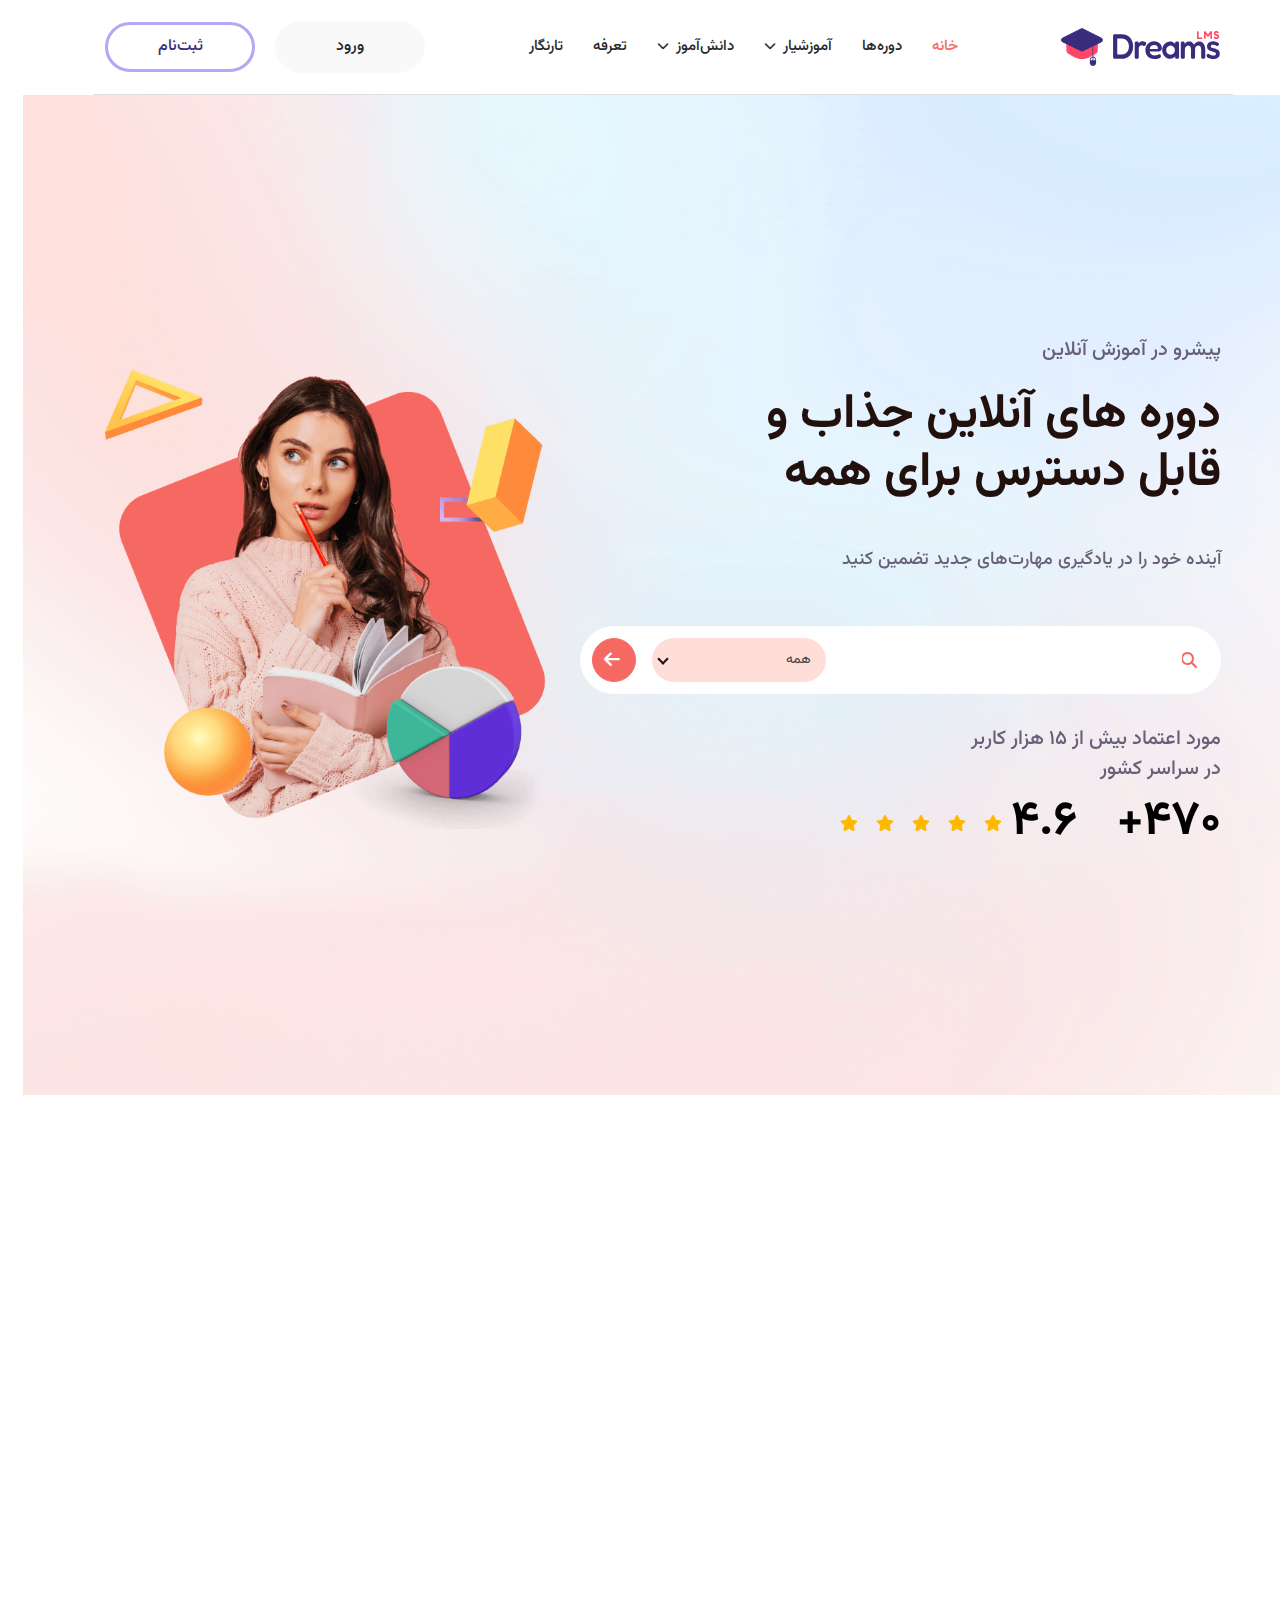
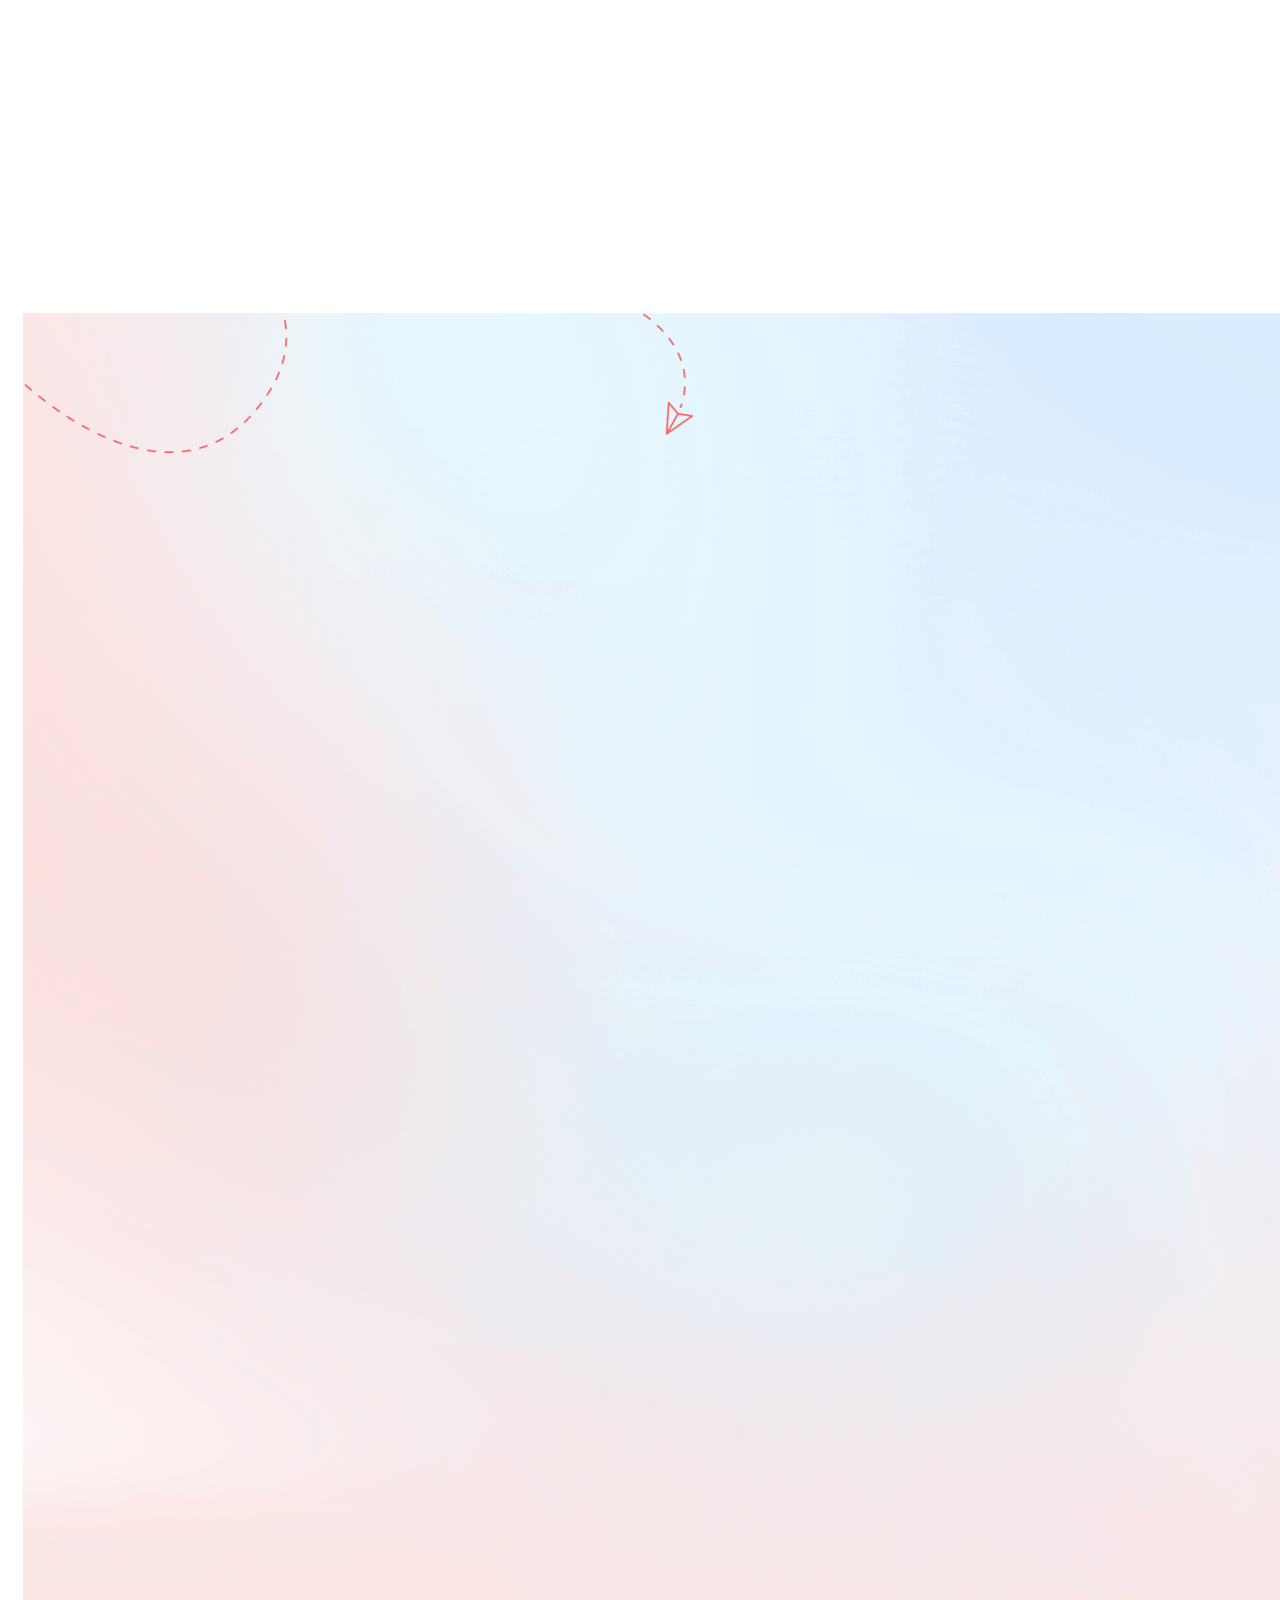
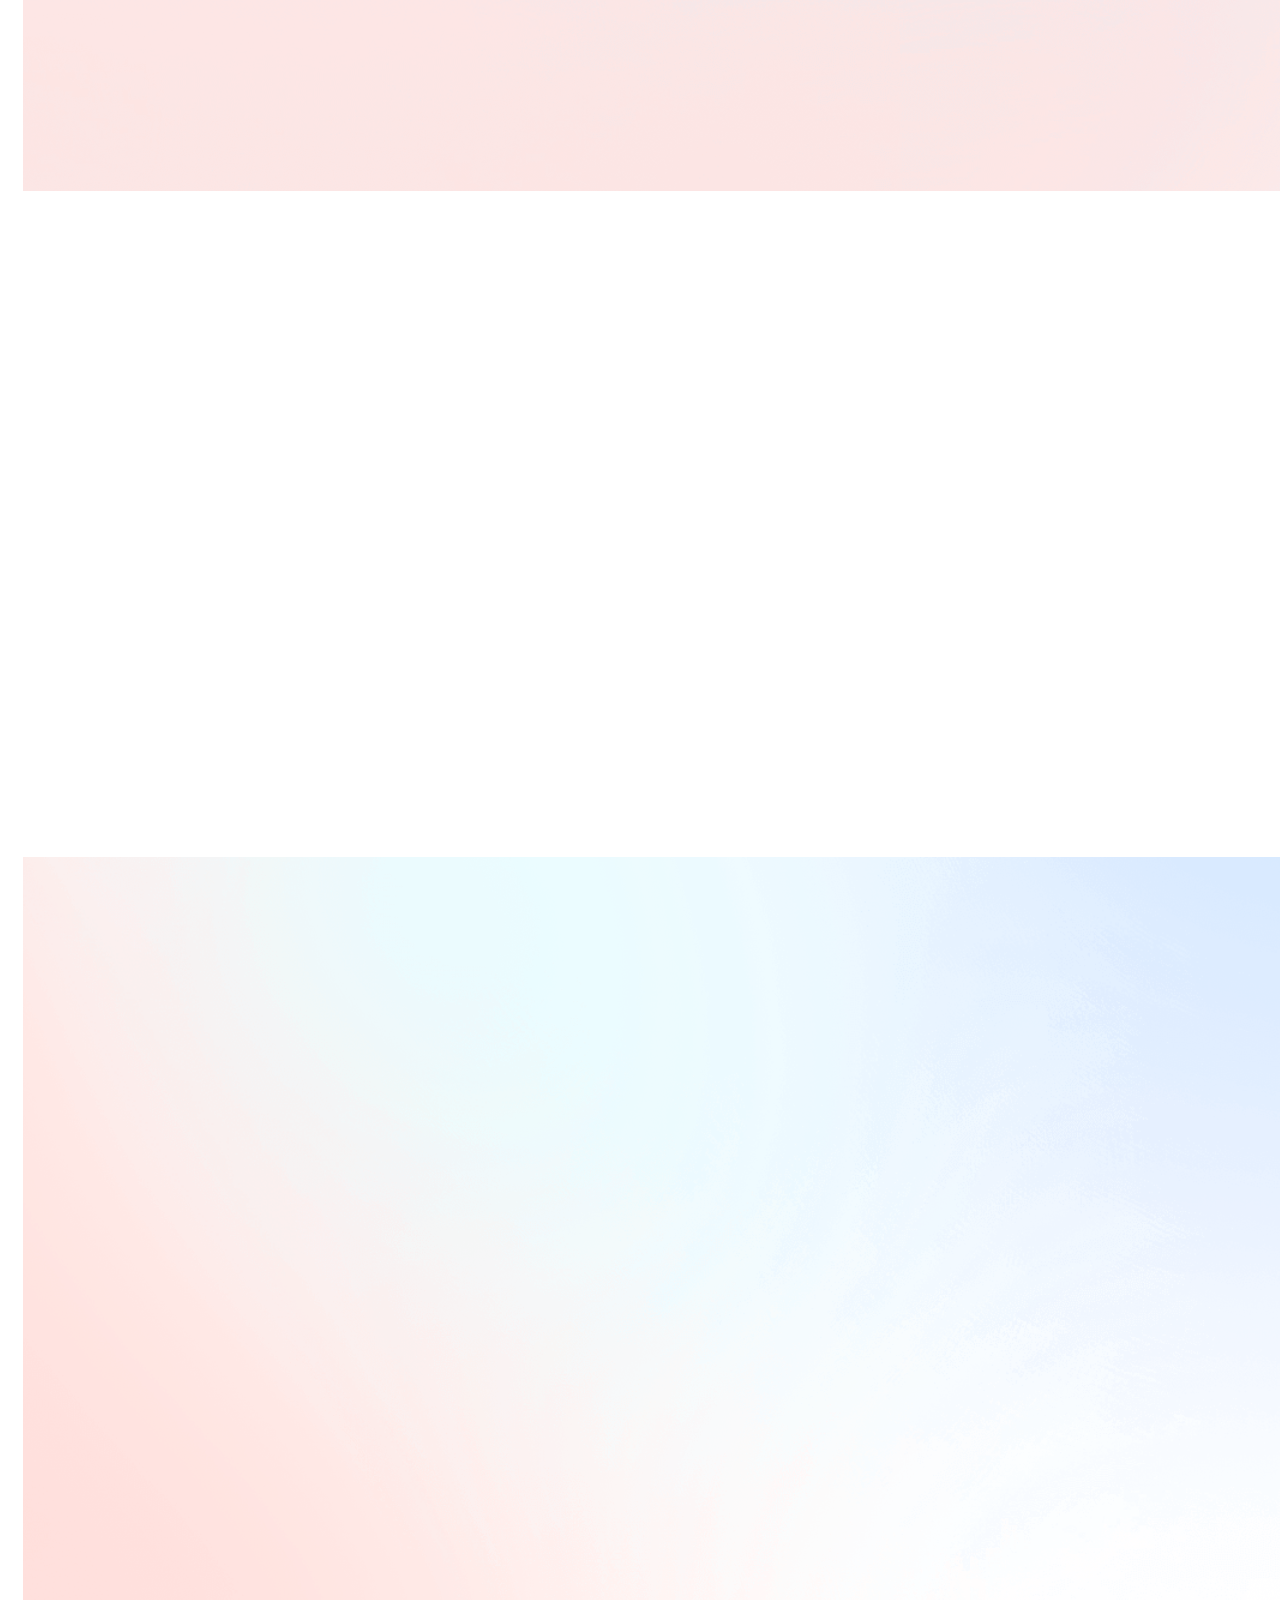
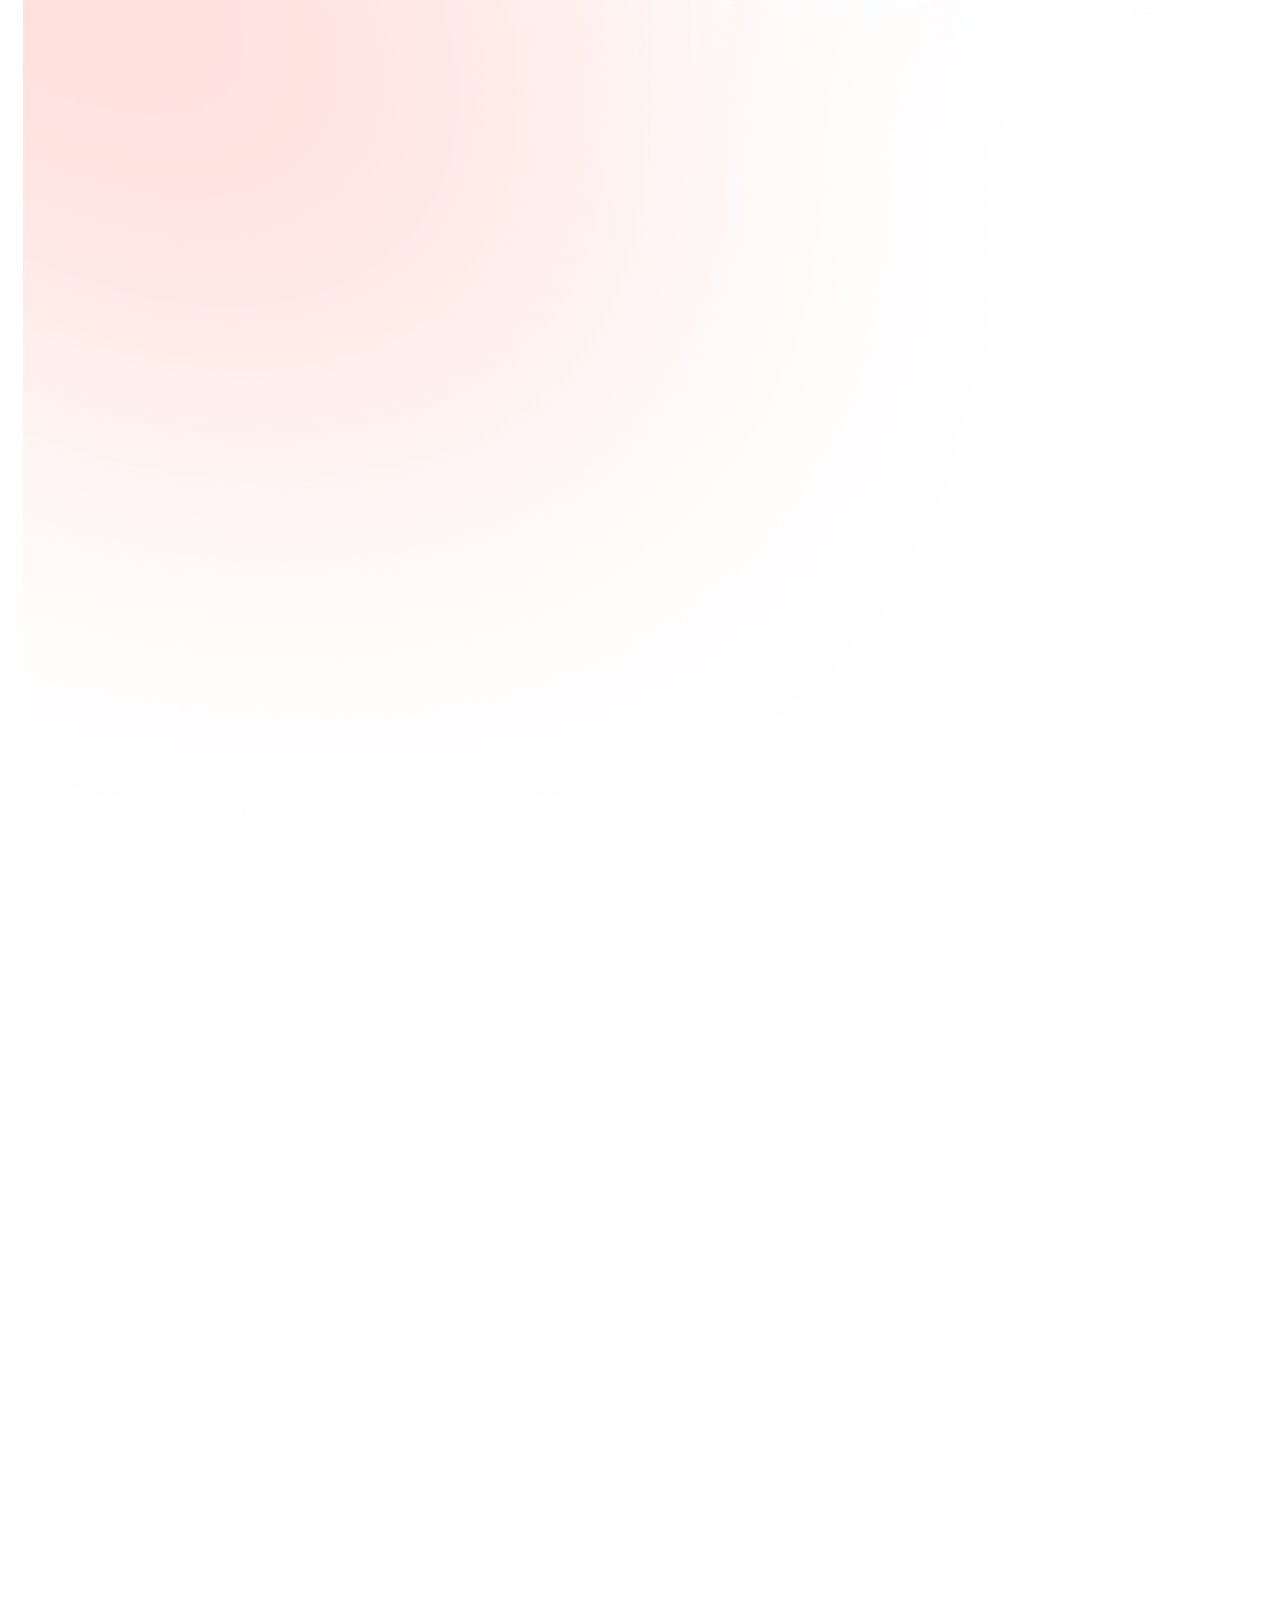
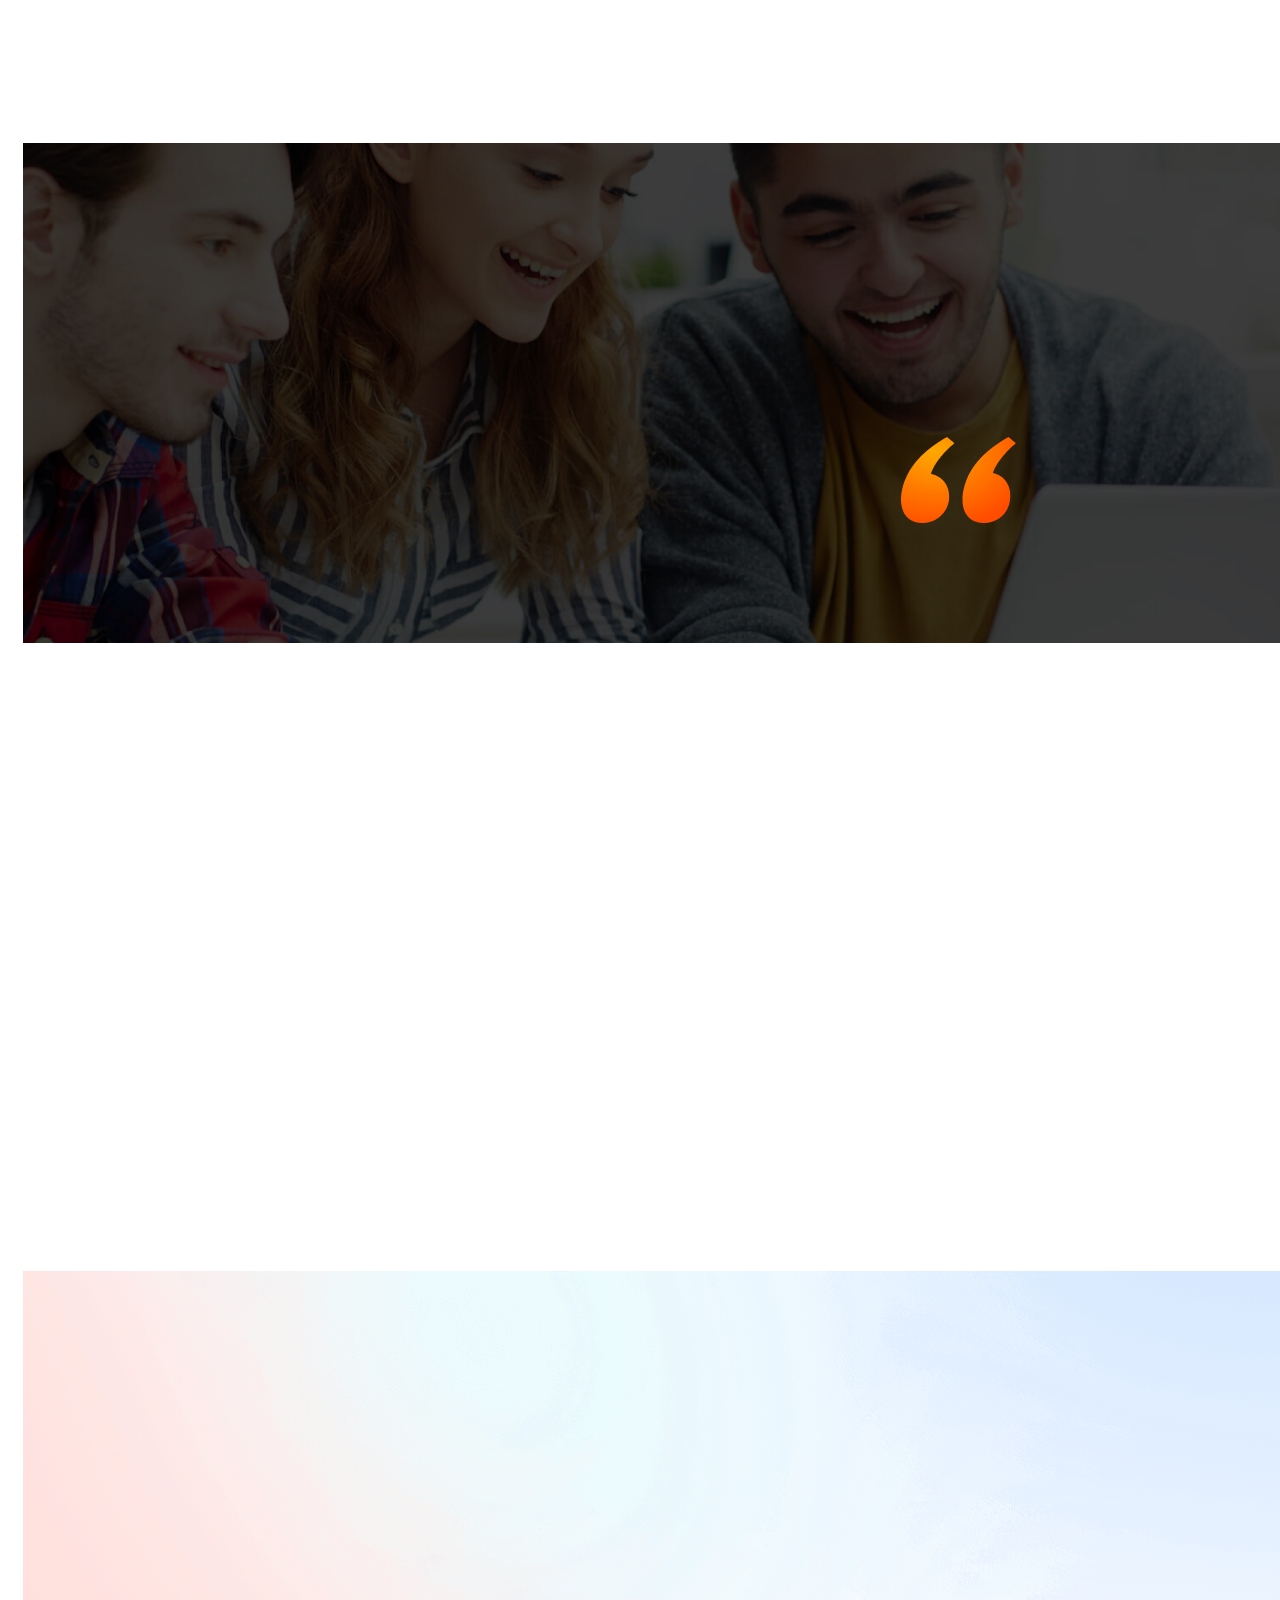
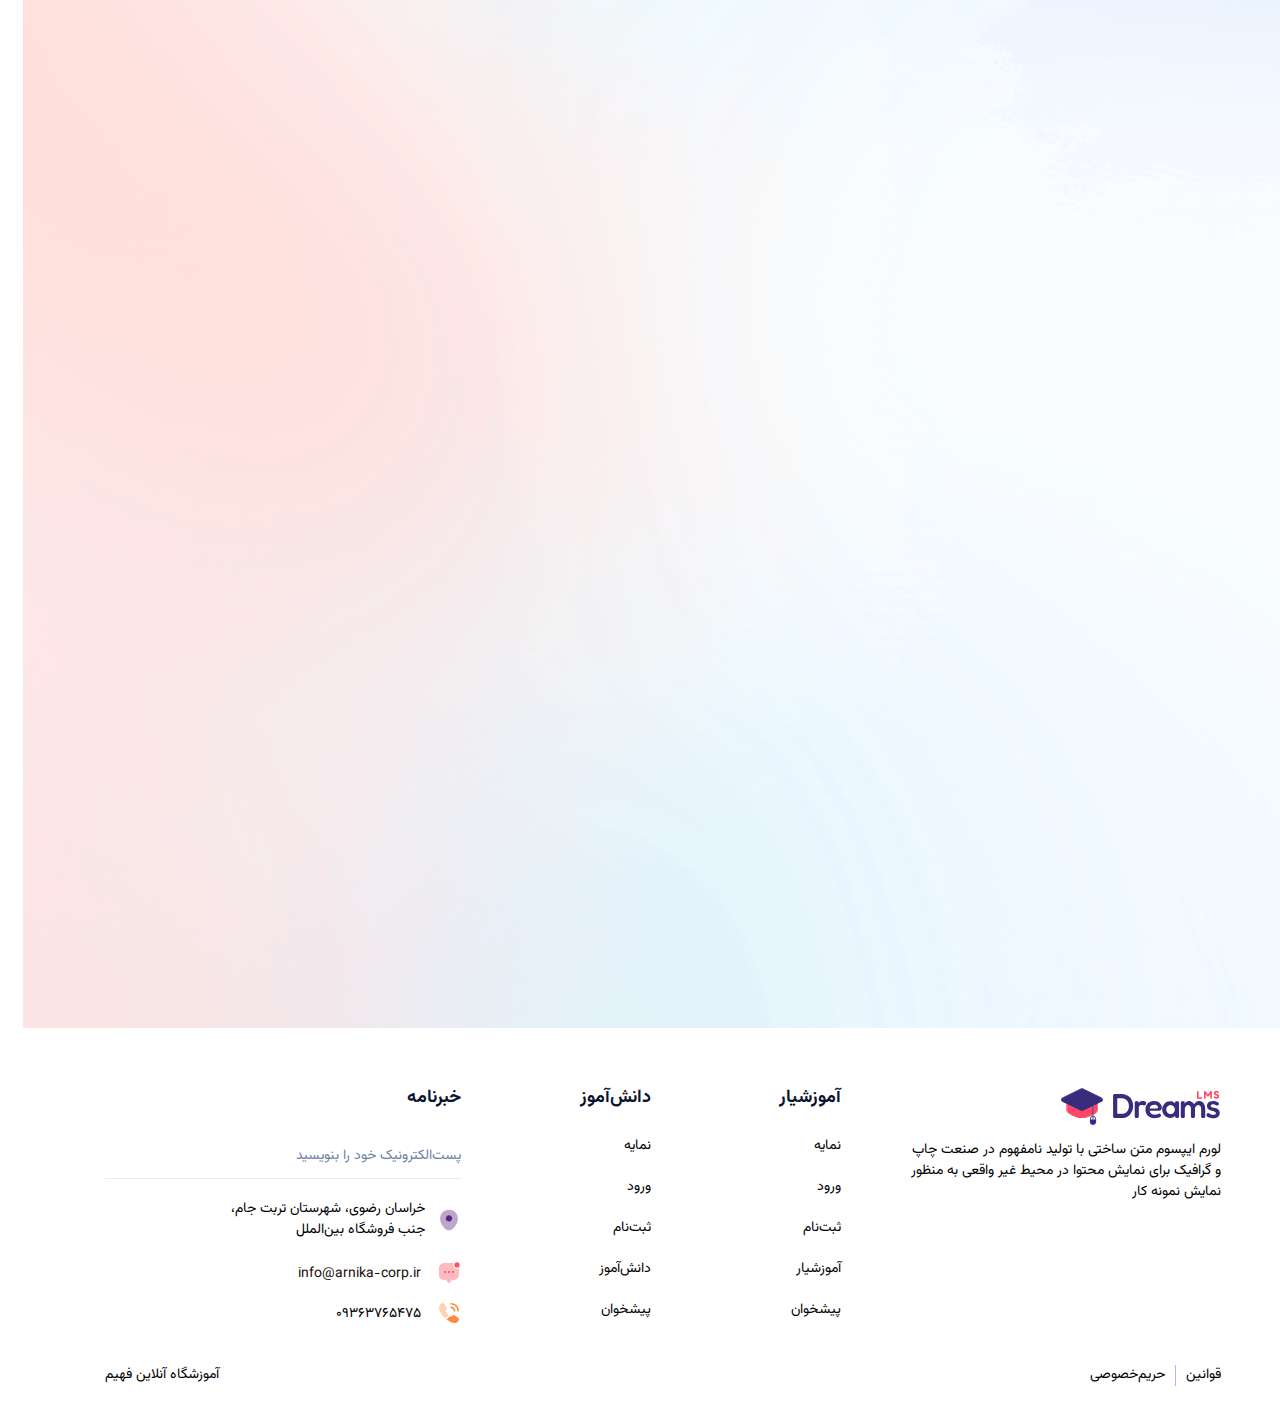
==== commit 473f8f28: "add course-list & course-gird & pricing pages" ====
--- a/index.html
+++ b/index.html
@@ -21,2011 +21,2013 @@
     <link rel="stylesheet" href="static/base/css/style.css">
 </head>
 <body>
-    
-<div class="main-wrapper">
-    <header class="header">
-        <div class="header-fixed">
-            <nav class="navbar navbar-expand-lg header-nav scroll-sticky">
-                <div class="container">
-                    <div class="navbar-header">
-                        <a id="mobile_btn" href="javascript:void(0);">
-                            <span class="bar-icon">
-                                <span></span>
-                                <span></span>
-                                <span></span>
-                            </span>
-                        </a>
-                        <a href="index.html" class="navbar-brand logo">
+    <div class="main-wrapper">
+        
+<header class="header header-page">
+    <div class="header-fixed">
+        <nav class="navbar navbar-expand-lg header-nav scroll-sticky">
+            <div class="container header-border">
+                <div class="navbar-header">
+                    <a id="mobile_btn" href="javascript:void(0);">
+                        <span class="bar-icon">
+                            <span></span>
+                            <span></span>
+                            <span></span>
+                        </span>
+                    </a>
+                    <a href="index.html" class="navbar-brand logo">
+                        <img src="static/base/img/logo.svg" class="img-fluid" alt="">
+                    </a>
+                </div>
+                <div class="main-menu-wrapper">
+                    <div class="menu-header">
+                        <a href="index.html" class="menu-logo">
                             <img src="static/base/img/logo.svg" class="img-fluid" alt="">
                         </a>
-                    </div>
-                    <div class="main-menu-wrapper">
-                        <div class="menu-header">
-                            <a href="index.html" class="menu-logo">
-                                <img src="static/base/img/logo.svg" class="img-fluid" alt="">
-                            </a>
-                            <a id="menu_close" class="menu-close" href="javascript:void(0);">
-                                <i class="fas fa-times"></i>
-                            </a>
-                        </div>
-                        <ul class="main-nav">
-                            <li class="active">
-                                <a class href="index.html">خانه</a>
-                            </li>
-                            <li>
-                                <a href="index.html">درباره</a>
-                            </li>
-                            <li class="has-submenu">
-                                <a href="javascript:void(0)">آموزشیار <i class="fas fa-chevron-down"></i></a>
-                                <ul class="submenu">
-                                    <li><a href="http://127.0.0.1:8000/instructor-dashboard.html">پیشخوان</a></li>
-                                    <li class="has-submenu">
-                                        <a href="http://127.0.0.1:8000/instructor-list.html">آموزشیار</a>
-                                        <ul class="submenu">
-                                            <li><a href="http://127.0.0.1:8000/instructor-list.html">لیست</a></li>
-                                            <li><a href="http://127.0.0.1:8000/instructor-grid.html">شبکه‌ای</a></li>
-                                        </ul>
-                                    </li>
-                                    <li><a href="http://127.0.0.1:8000/instructor-course.html">دوره‌ها</a></li>
-                                    <li><a href="http://127.0.0.1:8000/instructor-reviews.html">بازبینی</a></li>
-                                    <li><a href="http://127.0.0.1:8000/instructor-earnings.html">مدارک</a></li>
-                                    <li><a href="http://127.0.0.1:8000/instructor-orders.html">سفارش</a></li>
-                                    <li><a href="http://127.0.0.1:8000/instructor-payouts.html">پرداخت‌ها</a></li>
-                                    <li><a href="http://127.0.0.1:8000/instructor-tickets.html">پشتیبانی</a></li>
-                                    <li><a href="http://127.0.0.1:8000/instructor-edit-profile.html">نمایه</a></li>
-                                    <li><a href="http://127.0.0.1:8000/instructor-security.html">امنیت</a></li>
-                                    <li><a href="http://127.0.0.1:8000/instructor-social-profiles.html">رسانه‌های اجتماعی</a></li>
-                                    <li><a href="http://127.0.0.1:8000/instructor-notification.html">اعلان‌ها</a></li>
-                                    <li><a href="http://127.0.0.1:8000/instructor-profile-privacy.html">حریم خصوصی</a></li>
-                                    <li><a href="http://127.0.0.1:8000/instructor-delete-profile.html">حذف نمایه</a></li>
-                                    <li><a href="http://127.0.0.1:8000/instructor-linked-account.html">حساب‌های مرتبط</a></li>
-                                </ul>
-                            </li>
-                            <li class="has-submenu">
-                                <a href="javascript:void(0)">دانش‌آموز <i class="fas fa-chevron-down"></i></a>
-                                <ul class="submenu first-submenu">
-                                    <li class="has-submenu ">
-                                        <a href="javascript:void(0)">دانش‌آموز</a>
-                                        <ul class="submenu">
-                                            <li><a href="http://127.0.0.1:8000/students-list.html">لیست</a></li>
-                                            <li><a href="http://127.0.0.1:8000/students-grid.html">شبکه‌ای</a></li>
-                                        </ul>
-                                    </li>
-                                    <li><a href="http://127.0.0.1:8000/setting-edit-profile.html">نمایه</a></li>
-                                    <li><a href="http://127.0.0.1:8000/setting-student-security.html">امنیت</a></li>
-                                    <li><a href="http://127.0.0.1:8000/setting-student-social-profile.html">رسانه‌های اجتماعی</a></li>
-                                    <li><a href="http://127.0.0.1:8000/setting-student-notification.html">اعلان‌ها</a></li>
-                                    <li><a href="http://127.0.0.1:8000/setting-student-privacy.html">امنیت</a></li>
-                                    <li><a href="http://127.0.0.1:8000/setting-student-accounts.html">حساب‌های مرتبط</a></li>
-                                    <li><a href="http://127.0.0.1:8000/setting-student-referral.html">معرف</a></li>
-                                    <li><a href="http://127.0.0.1:8000/setting-student-subscription.html">اشتراک</a></li>
-                                    <li><a href="http://127.0.0.1:8000/setting-student-billing.html">صورت‌حساب</a></li>
-                                    <li><a href="http://127.0.0.1:8000/setting-student-payment.html">پرداخت‌</a></li>
-                                    <li><a href="http://127.0.0.1:8000/setting-student-invoice.html">فاکتور</a></li>
-                                    <li><a href="http://127.0.0.1:8000/setting-support-tickets.html">پشتیبانی</a></li>
-                                </ul>
-                            </li>
-                            <li class="">
-                                <a href="javascript:void(0)">تارنگار</a>
-                            </li>
-                            <li class="">
-                                <a href="javascript:void(0)">تماس</a>
-                            </li>
-                            <li class="login-link">
-                                <a href="admin/login/index.html">ورود / ثبت‌نام</a>
-                            </li>
-                        </ul>
-                    </div>
-                    <ul class="nav header-navbar-rht">
-                        
-                        <li class="nav-item">
-                            <a class="nav-link header-sign" href="admin/login/index.html">ورود</a>
+                        <a id="menu_close" class="menu-close" href="javascript:void(0);">
+                            <i class="fas fa-times"></i>
+                        </a>
+                    </div>
+                    <ul class="main-nav">
+                        <li class="active">
+                            <a class href="index.html">خانه</a>
                         </li>
-                        <li class="nav-item">
-                            <a class="nav-link header-login" href="admin/login/index.html">ثبت‌نام</a>
+                        <li>
+                            <a href="courses-list/index.html">دوره‌ها</a>
                         </li>
-                        
+                        <li class="has-submenu">
+                            <a href="javascript:void(0)">آموزشیار <i class="fas fa-chevron-down"></i></a>
+                            <ul class="submenu">
+                                <li><a href="http://127.0.0.1:8000/instructor-dashboard.html">پیشخوان</a></li>
+                                <li class="has-submenu">
+                                    <a href="http://127.0.0.1:8000/instructor-list.html">آموزشیار</a>
+                                    <ul class="submenu">
+                                        <li><a href="http://127.0.0.1:8000/instructor-list.html">لیست</a></li>
+                                        <li><a href="http://127.0.0.1:8000/instructor-grid.html">شبکه‌ای</a></li>
+                                    </ul>
+                                </li>
+                                <li><a href="http://127.0.0.1:8000/instructor-course.html">دوره‌ها</a></li>
+                                <li><a href="http://127.0.0.1:8000/instructor-reviews.html">بازبینی</a></li>
+                                <li><a href="http://127.0.0.1:8000/instructor-earnings.html">مدارک</a></li>
+                                <li><a href="http://127.0.0.1:8000/instructor-orders.html">سفارش</a></li>
+                                <li><a href="http://127.0.0.1:8000/instructor-payouts.html">پرداخت‌ها</a></li>
+                                <li><a href="http://127.0.0.1:8000/instructor-tickets.html">پشتیبانی</a></li>
+                                <li><a href="http://127.0.0.1:8000/instructor-edit-profile.html">نمایه</a></li>
+                                <li><a href="http://127.0.0.1:8000/instructor-security.html">امنیت</a></li>
+                                <li><a href="http://127.0.0.1:8000/instructor-social-profiles.html">رسانه‌های اجتماعی</a></li>
+                                <li><a href="http://127.0.0.1:8000/instructor-notification.html">اعلان‌ها</a></li>
+                                <li><a href="http://127.0.0.1:8000/instructor-profile-privacy.html">حریم خصوصی</a></li>
+                                <li><a href="http://127.0.0.1:8000/instructor-delete-profile.html">حذف نمایه</a></li>
+                                <li><a href="http://127.0.0.1:8000/instructor-linked-account.html">حساب‌های مرتبط</a></li>
+                            </ul>
+                        </li>
+                        <li class="has-submenu">
+                            <a href="javascript:void(0)">دانش‌آموز <i class="fas fa-chevron-down"></i></a>
+                            <ul class="submenu first-submenu">
+                                <li class="has-submenu ">
+                                    <a href="javascript:void(0)">دانش‌آموز</a>
+                                    <ul class="submenu">
+                                        <li><a href="http://127.0.0.1:8000/students-list.html">لیست</a></li>
+                                        <li><a href="http://127.0.0.1:8000/students-grid.html">شبکه‌ای</a></li>
+                                    </ul>
+                                </li>
+                                <li><a href="http://127.0.0.1:8000/setting-edit-profile.html">نمایه</a></li>
+                                <li><a href="http://127.0.0.1:8000/setting-student-security.html">امنیت</a></li>
+                                <li><a href="http://127.0.0.1:8000/setting-student-social-profile.html">رسانه‌های اجتماعی</a></li>
+                                <li><a href="http://127.0.0.1:8000/setting-student-notification.html">اعلان‌ها</a></li>
+                                <li><a href="http://127.0.0.1:8000/setting-student-privacy.html">امنیت</a></li>
+                                <li><a href="http://127.0.0.1:8000/setting-student-accounts.html">حساب‌های مرتبط</a></li>
+                                <li><a href="http://127.0.0.1:8000/setting-student-referral.html">معرف</a></li>
+                                <li><a href="http://127.0.0.1:8000/setting-student-subscription.html">اشتراک</a></li>
+                                <li><a href="http://127.0.0.1:8000/setting-student-billing.html">صورت‌حساب</a></li>
+                                <li><a href="http://127.0.0.1:8000/setting-student-payment.html">پرداخت‌</a></li>
+                                <li><a href="http://127.0.0.1:8000/setting-student-invoice.html">فاکتور</a></li>
+                                <li><a href="http://127.0.0.1:8000/setting-support-tickets.html">پشتیبانی</a></li>
+                            </ul>
+                        </li>
+                        <li class="">
+                            <a href="pricing/index.html">تعرفه</a>
+                        </li>
+                        <li class="">
+                            <a href="javascript:void(0)">تارنگار</a>
+                        </li>
+                        <li class="login-link">
+                            <a href="admin/login/index.html">ورود / ثبت‌نام</a>
+                        </li>
                     </ul>
                 </div>
-            </nav>
-        </div>
-    </header>
-    
-    <section class="home-slide d-flex align-items-center">
-        <div class="container">
-            <div class="row ">
-                <div class="col-md-7">
-                    <div class="home-slide-face aos" data-aos="fade-up">
-                        <div class="home-slide-text ">
-                            <h5>پیشرو در آموزش آنلاین</h5>
-                            <h1>دوره های آنلاین جذاب و قابل دسترس برای همه</h1>
-                            <p>آینده خود را در یادگیری مهارت‌های جدید تضمین کنید</p>
-                        </div>
-                        <div class="banner-content">
-                            <form class="form" action="http://127.0.0.1:8000/course-list.html">
-                                <div class="form-inner">
-                                    <div class="input-group">
-                                        <i class="fa-solid fa-magnifying-glass search-icon"></i>
-                                        <input type="email" class="form-control">
-                                        <span class="drop-detail">
-                                            <select class="form-select select">
-                                                <option>همه</option>
-                                                <option>پایه دهم</option>
-                                                <option>پایه یازدهم</option>
-                                                <option>پایه دوازدهم</option>
-                                                <option>برنامه نویسی</option>
-                                            </select>
-                                        </span>
-                                        <button class="btn btn-primary sub-btn" type="submit"><i class="fas fa-arrow-left"></i></button>
-                                    </div>
-                                </div>
-                            </form>
-                        </div>
-                        <div class="trust-user">
-                            <p>مورد اعتماد بیش از 15 هزار کاربر <br>در سراسر کشور</p>
-                            <div class="trust-rating d-flex align-items-center">
-                                <div class="rate-head">
-                                    <h2><span>1000</span>+</h2>
-                                </div>
-                                <div class="rating d-flex align-items-center">
-                                    <h2 class="d-inline-block average-rating">4.6</h2>
-                                    <i class="fas fa-star filled"></i>
-                                    <i class="fas fa-star filled"></i>
-                                    <i class="fas fa-star filled"></i>
-                                    <i class="fas fa-star filled"></i>
-                                    <i class="fas fa-star filled"></i>
-                                </div>
-                            </div>
-                        </div>
-                    </div>
-                </div>
-                <div class="col-md-5 d-flex align-items-center">
-                    <div class="girl-slide-img aos" data-aos="fade-up">
-                        <img src="static/base/img/object.png">
-                    </div>
-                </div>
-            </div>
-        </div>
-    </section>
-    
-    <section class="section student-course">
-        <div class="container">
-            <div class="course-widget">
-                <div class="row">
-                    <div class="col-lg-3 col-md-6">
-                        <div class="course-full-width">
-                            <div class="blur-border course-radius align-items-center aos" data-aos="fade-up">
-                                <div class="online-course d-flex align-items-center">
-                                    <div class="course-img">
-                                        <img src="static/base/img/pencil-icon.svg">
-                                    </div>
-                                    <div class="course-inner-content">
-                                        <h4><span>70</span>+</h4>
-                                        <p>دوره آنلاین</p>
-                                    </div>
-                                </div>
-                            </div>
-                        </div>
-                    </div>
-                    <div class="col-lg-3 col-md-6 d-flex">
-                        <div class="course-full-width">
-                            <div class="blur-border course-radius aos" data-aos="fade-up">
-                                <div class="online-course d-flex align-items-center">
-                                    <div class="course-img">
-                                        <img src="static/base/img/cources-icon.svg">
-                                    </div>
-                                    <div class="course-inner-content">
-                                        <h4><span>200</span>+</h4>
-                                        <p>آموزشیار</p>
-                                    </div>
-                                </div>
-                            </div>
-                        </div>
-                    </div>
-                    <div class="col-lg-3 col-md-6 d-flex">
-                        <div class="course-full-width">
-                            <div class="blur-border course-radius aos" data-aos="fade-up">
-                                <div class="online-course d-flex align-items-center">
-                                    <div class="course-img">
-                                        <img src="static/base/img/certificate-icon.svg">
-                                    </div>
-                                    <div class="course-inner-content">
-                                        <h4><span>600</span>+</h4>
-                                        <p>دوره معتبر</p>
-                                    </div>
-                                </div>
-                            </div>
-                        </div>
-                    </div>
-                    <div class="col-lg-3 col-md-6 d-flex">
-                        <div class="course-full-width">
-                            <div class="blur-border course-radius aos" data-aos="fade-up">
-                                <div class="online-course d-flex align-items-center">
-                                    <div class="course-img">
-                                        <img src="static/base/img/gratuate-icon.svg">
-                                    </div>
-                                    <div class="course-inner-content">
-                                        <h4><span>900</span>+</h4>
-                                        <p>دانش‌آموز</p>
-                                    </div>
-                                </div>
-                            </div>
-                        </div>
-                    </div>
-                </div>
-            </div>
-        </div>
-    </section>
-    
-    
-    <section class="section how-it-works">
-        <div class="container">
-            <div class="section-header aos" data-aos="fade-up">
-                <div class="section-sub-head">
-                    <span>دوره‌های محبوب</span>
-                    <h2>دسته‌های برتر</h2>
-                </div>
-                <div class="all-btn all-category d-flex align-items-center">
-                    <a href="http://127.0.0.1:8000/job-category.html" class="btn btn-primary">همه دوره‌ها</a>
-                </div>
-            </div>
-            <div class="section-text aos" data-aos="fade-up">
-                <p>لورم ایپسوم متن ساختگی با تولید سادگی نامفهوم از صنعت چاپ و با استفاده از طراحان گرافیک است.</p>
-            </div>
-            <div class="owl-carousel mentoring-course owl-theme aos" data-aos="fade-up">
-                <div class="feature-box text-center ">
-                    <div class="feature-bg">
-                        <div class="feature-header">
-                            <div class="feature-icon">
-                                <img src="static/base/img/categories-icon.png">
-                            </div>
-                            <div class="feature-cont">
-                                <div class="feature-text">Angular Development</div>
-                            </div>
-                        </div>
-                        <p>40 آموزشیار</p>
-                    </div>
-                </div>
-                <div class="feature-box text-center ">
-                    <div class="feature-bg">
-                        <div class="feature-header">
-                            <div class="feature-icon">
-                                <img src="static/base/img/categories-icon-01.png">
-                            </div>
-                            <div class="feature-cont">
-                                <div class="feature-text">Docker Development</div>
-                            </div>
-                        </div>
-                        <p>45 آموزشیار</p>
-                    </div>
-                </div>
-                <div class="feature-box text-center ">
-                    <div class="feature-bg">
-                        <div class="feature-header">
-                            <div class="feature-icon">
-                                <img src="static/base/img/categories-icon-02.png">
-                            </div>
-                            <div class="feature-cont">
-                                <div class="feature-text">Node JS Frontend</div>
-                            </div>
-                        </div>
-                        <p>40 آموزشیار</p>
-                    </div>
-                </div>
-                <div class="feature-box text-center ">
-                    <div class="feature-bg">
-                        <div class="feature-header">
-                            <div class="feature-icon">
-                                <img src="static/base/img/categories-icon-03.png">
-                            </div>
-                            <div class="feature-cont">
-                                <div class="feature-text">Swift Development</div>
-                            </div>
-                        </div>
-                        <p>23 آموزشیار</p>
-                    </div>
-                </div>
-                <div class="feature-box text-center ">
-                    <div class="feature-bg">
-                        <div class="feature-header">
-                            <div class="feature-icon">
-                                <img src="static/base/img/categories-icon-04.png">
-                            </div>
-                            <div class="feature-cont">
-                                <div class="feature-text">Python Development</div>
-                            </div>
-                        </div>
-                        <p>30 آموزشیار</p>
-                    </div>
-                </div>
-                <div class="feature-box text-center ">
-                    <div class="feature-bg">
-                        <div class="feature-header">
-                            <div class="feature-icon">
-                                <img src="static/base/img/categories-icon-05.png">
-                            </div>
-                            <div class="feature-cont">
-                                <div class="feature-text">React<br> Native</div>
-                            </div>
-                        </div>
-                        <p>80 آموزشیار</p>
-                    </div>
-                </div>
-                <div class="feature-box text-center ">
-                    <div class="feature-bg">
-                        <div class="feature-header">
-                            <div class="feature-icon">
-                                <img src="static/base/img/categories-icon-04.png">
-                            </div>
-                            <div class="feature-cont">
-                                <div class="feature-text">Angular Development</div>
-                            </div>
-                        </div>
-                        <p>40 آموزشیار</p>
-                    </div>
-                </div>
-                <div class="feature-box text-center ">
-                    <div class="feature-bg">
-                        <div class="feature-header">
-                            <div class="feature-icon">
-                                <img src="static/base/img/categories-icon-01.png">
-                            </div>
-                            <div class="feature-cont">
-                                <div class="feature-text">Docker Development</div>
-                            </div>
-                        </div>
-                        <p>45 آموزشیار</p>
-                    </div>
-                </div>
-                <div class="feature-box text-center ">
-                    <div class="feature-bg">
-                        <div class="feature-header">
-                            <div class="feature-icon">
-                                <img src="static/base/img/categories-icon-02.png">
-                            </div>
-                            <div class="feature-cont">
-                                <div class="feature-text">Node JS Frontend</div>
-                            </div>
-                        </div>
-                        <p>40 آموزشیار</p>
-                    </div>
-                </div>
-                <div class="feature-box text-center ">
-                    <div class="feature-bg">
-                        <div class="feature-header">
-                            <div class="feature-icon">
-                                <img src="static/base/img/categories-icon-03.png">
-                            </div>
-                            <div class="feature-cont">
-                                <div class="feature-text">Swift Development</div>
-                            </div>
-                        </div>
-                        <p>23 آموزشیار</p>
-                    </div>
-                </div>
-                <div class="feature-box text-center ">
-                    <div class="feature-bg">
-                        <div class="feature-header">
-                            <div class="feature-icon">
-                                <img src="static/base/img/categories-icon-04.png">
-                            </div>
-                            <div class="feature-cont">
-                                <div class="feature-text">Python Development</div>
-                            </div>
-                        </div>
-                        <p>30 آموزشیار</p>
-                    </div>
-                </div>
-                <div class="feature-box text-center ">
-                    <div class="feature-bg">
-                        <div class="feature-header">
-                            <div class="feature-icon">
-                                <img src="static/base/img/categories-icon-01.png">
-                            </div>
-                            <div class="feature-cont">
-                                <div class="feature-text">Docker Development</div>
-                            </div>
-                        </div>
-                        <p>45 آموزشیار</p>
-                    </div>
-                </div>
-                <div class="feature-box text-center ">
-                    <div class="feature-bg">
-                        <div class="feature-header">
-                            <div class="feature-icon">
-                                <img src="static/base/img/categories-icon-02.png">
-                            </div>
-                            <div class="feature-cont">
-                                <div class="feature-text">Node JS Frontend</div>
-                            </div>
-                        </div>
-                        <p>40 آموزشیار</p>
-                    </div>
-                </div>
-                <div class="feature-box text-center ">
-                    <div class="feature-bg">
-                        <div class="feature-header">
-                            <div class="feature-icon">
-                                <img src="static/base/img/categories-icon-03.png">
-                            </div>
-                            <div class="feature-cont">
-                                <div class="feature-text">Swift Development</div>
-                            </div>
-                        </div>
-                        <p>23 آموزشیار</p>
-                    </div>
-                </div>
-                <div class="feature-box text-center ">
-                    <div class="feature-bg">
-                        <div class="feature-header">
-                            <div class="feature-icon">
-                                <img src="static/base/img/categories-icon-04.png">
-                            </div>
-                            <div class="feature-cont">
-                                <div class="feature-text">Python Development</div>
-                            </div>
-                        </div>
-                        <p>30 آموزشیار</p>
-                    </div>
-                </div>
-            </div>
-        </div>
-    </section>
-    
-    <section class="section new-course">
-        <div class="container">
-            <div class="section-header aos" data-aos="fade-up">
-                <div class="section-sub-head">
-                    <span>تازه چه خبر؟</span>
-                    <h2>دوره‌های ویژه</h2>
-                </div>
-                <div class="all-btn all-category d-flex align-items-center">
-                    <a href="http://127.0.0.1:8000/course-list.html" class="btn btn-primary">همه دوره‌ها</a>
-                </div>
-            </div>
-            <div class="section-text aos" data-aos="fade-up">
-                <p class="mb-0">لورم ایپسوم متن ساختگی با تولید سادگی نامفهوم از صنعت چاپ و با استفاده از طراحان گرافیک است.</p>
-            </div>
-            <div class="course-feature">
-                <div class="row">
-                    <div class="col-lg-4 col-md-6 d-flex">
-                        <div class="course-box d-flex aos" data-aos="fade-up">
-                            <div class="product">
-                                <div class="product-img">
-                                    <a href="http://127.0.0.1:8000/course-details.html">
-                                        <img class="img-fluid" src="static/base/img/course/course-01.jpg">
-                                    </a>
-                                    <div class="price">
-                                        <h3>$300 <span>$99.00</span></h3>
-                                    </div>
-                                </div>
-                                <div class="product-content">
-                                    <div class="course-group d-flex">
-                                        <div class="course-group-img d-flex">
-                                            <a href="http://127.0.0.1:8000/instructor-profile.html"><img src="static/base/img/user/user1.jpg" class="img-fluid"></a>
-                                            <div class="course-name">
-                                                <h4><a href="http://127.0.0.1:8000/instructor-profile.html">نیکول برون</a></h4>
-                                                <p>آموزشیار</p>
-                                            </div>
-                                        </div>
-                                        <div class="course-share d-flex align-items-center justify-content-center">
-                                            <a href="http://127.0.0.1:8000/index.html#"><i class="fa-regular fa-heart"></i></a>
-                                        </div>
-                                    </div>
-                                    <h3 class="title instructor-text"><a href="http://127.0.0.1:8000/course-details.html">اطلاعات درباره مدرک طراحی UI/UX</a></h3>
-                                    <div class="course-info d-flex align-items-center">
-                                        <div class="rating-img d-flex align-items-center">
-                                            <img src="static/base/img/icon/icon-01.svg">
-                                            <p>12+ درس</p>
-                                        </div>
-                                        <div class="course-view d-flex align-items-center">
-                                            <img src="static/base/img/icon/icon-02.svg">
-                                            <p>9ساعت 30دقیقه</p>
-                                        </div>
-                                    </div>
-                                    <div class="rating">
-                                        <i class="fas fa-star filled"></i>
-                                        <i class="fas fa-star filled"></i>
-                                        <i class="fas fa-star filled"></i>
-                                        <i class="fas fa-star filled"></i>
-                                        <i class="fas fa-star"></i>
-                                        <span class="d-inline-block average-rating"><span>4.0</span> (15)</span>
-                                    </div>
-                                    <div class="all-btn all-category d-flex align-items-center">
-                                        <a href="http://127.0.0.1:8000/checkout.html" class="btn btn-primary">سفارش</a>
-                                    </div>
-                                </div>
-                            </div>
-                        </div>
-                    </div>
-                    <div class="col-lg-4 col-md-6 d-flex">
-                        <div class="course-box d-flex aos" data-aos="fade-up">
-                            <div class="product">
-                                <div class="product-img">
-                                    <a href="http://127.0.0.1:8000/course-details.html">
-                                        <img class="img-fluid" src="static/base/img/course/course-02.jpg">
-                                    </a>
-                                    <div class="price">
-                                        <h3>$400 <span>$99.00</span></h3>
-                                    </div>
-                                </div>
-                                <div class="product-content">
-                                    <div class="course-group d-flex">
-                                        <div class="course-group-img d-flex">
-                                            <a href="http://127.0.0.1:8000/instructor-profile.html"><img src="static/base/img/user/user2.jpg" class="img-fluid"></a>
-                                            <div class="course-name">
-                                                <h4><a href="http://127.0.0.1:8000/instructor-profile.html">حمید رضا بردرانی</a></h4>
-                                                <p>آموزشیار</p>
-                                            </div>
-                                        </div>
-                                        <div class="course-share d-flex align-items-center justify-content-center">
-                                            <a href="http://127.0.0.1:8000/index.html#"><i class="fa-regular fa-heart"></i></a>
-                                        </div>
-                                    </div>
-                                    <h3 class="title instructor-text"><a href="http://127.0.0.1:8000/course-details.html">وردپرس برای مبتدیان - وب‌مستر وردپرس</a></h3>
-                                    <div class="course-info d-flex align-items-center">
-                                        <div class="rating-img d-flex align-items-center">
-                                            <img src="static/base/img/icon/icon-01.svg">
-                                            <p>11+ درس</p>
-                                        </div>
-                                        <div class="course-view d-flex align-items-center">
-                                            <img src="static/base/img/icon/icon-02.svg">
-                                            <p>6ساعت 30دقیقه</p>
-                                        </div>
-                                    </div>
-                                    <div class="rating">
-                                        <i class="fas fa-star filled"></i>
-                                        <i class="fas fa-star filled"></i>
-                                        <i class="fas fa-star filled"></i>
-                                        <i class="fas fa-star filled"></i>
-                                        <i class="fas fa-star"></i>
-                                        <span class="d-inline-block average-rating"><span>4.3</span> (15)</span>
-                                    </div>
-                                    <div class="all-btn all-category d-flex align-items-center">
-                                        <a href="http://127.0.0.1:8000/checkout.html" class="btn btn-primary">سفارش</a>
-                                    </div>
-                                </div>
-                            </div>
-                        </div>
-                    </div>
-                    <div class="col-lg-4 col-md-6 d-flex">
-                        <div class="course-box d-flex aos" data-aos="fade-up">
-                            <div class="product">
-                                <div class="product-img">
-                                    <a href="http://127.0.0.1:8000/course-details.html">
-                                        <img class="img-fluid" src="static/base/img/course/course-03.jpg">
-                                    </a>
-                                    <div class="price combo">
-                                        <h3>رایگان</h3>
-                                    </div>
-                                </div>
-                                <div class="product-content">
-                                    <div class="course-group d-flex">
-                                        <div class="course-group-img d-flex">
-                                            <a href="http://127.0.0.1:8000/instructor-profile.html"><img src="static/base/img/user/user5.jpg" class="img-fluid"></a>
-                                            <div class="course-name">
-                                                <h4><a href="http://127.0.0.1:8000/instructor-profile.html">انوشیروان نادری</a></h4>
-                                                <p>آموزشیار</p>
-                                            </div>
-                                        </div>
-                                        <div class="course-share d-flex align-items-center justify-content-center">
-                                            <a href="http://127.0.0.1:8000/index.html#"><i class="fa-regular fa-heart"></i></a>
-                                        </div>
-                                    </div>
-                                    <h3 class="title instructor-text"><a href="http://127.0.0.1:8000/course-details.html">طراحی اپلیکیشن حرفه‌ای</a></h3>
-                                    <div class="course-info d-flex align-items-center">
-                                        <div class="rating-img d-flex align-items-center">
-                                            <img src="static/base/img/icon/icon-01.svg">
-                                            <p>16+ درس</p>
-                                        </div>
-                                        <div class="course-view d-flex align-items-center">
-                                            <img src="static/base/img/icon/icon-02.svg">
-                                            <p>12ساعت 30دقیقه</p>
-                                        </div>
-                                    </div>
-                                    <div class="rating">
-                                        <i class="fas fa-star filled"></i>
-                                        <i class="fas fa-star filled"></i>
-                                        <i class="fas fa-star filled"></i>
-                                        <i class="fas fa-star filled"></i>
-                                        <i class="fas fa-star"></i>
-                                        <span class="d-inline-block average-rating"><span>4.5</span> (15)</span>
-                                    </div>
-                                    <div class="all-btn all-category d-flex align-items-center">
-                                        <a href="http://127.0.0.1:8000/checkout.html" class="btn btn-primary">سفارش</a>
-                                    </div>
-                                </div>
-                            </div>
-                        </div>
-                    </div>
-                    <div class="col-lg-4 col-md-6 d-flex">
-                        <div class="course-box d-flex aos" data-aos="fade-up">
-                            <div class="product">
-                                <div class="product-img">
-                                    <a href="http://127.0.0.1:8000/course-details.html">
-                                        <img class="img-fluid" src="static/base/img/course/course-04.jpg">
-                                    </a>
-                                    <div class="price">
-                                        <h3>$500 <span>$99.00</span></h3>
-                                    </div>
-                                </div>
-                                <div class="product-content">
-                                    <div class="course-group d-flex">
-                                        <div class="course-group-img d-flex">
-                                            <a href="http://127.0.0.1:8000/instructor-profile.html"><img src="static/base/img/user/user4.jpg" class="img-fluid"></a>
-                                            <div class="course-name">
-                                                <h4><a href="http://127.0.0.1:8000/instructor-profile.html">نیکول برون</a></h4>
-                                                <p>آموزشیار</p>
-                                            </div>
-                                        </div>
-                                        <div class="course-share d-flex align-items-center justify-content-center">
-                                            <a href="http://127.0.0.1:8000/index.html#"><i class="fa-regular fa-heart"></i></a>
-                                        </div>
-                                    </div>
-                                    <h3 class="title instructor-text"><a href="http://127.0.0.1:8000/course-details.html">اصول آنگولار را از ابتدا تا پیشرفته بیاموزید</a></h3>
-                                    <div class="course-info d-flex align-items-center">
-                                        <div class="rating-img d-flex align-items-center">
-                                            <img src="static/base/img/icon/icon-01.svg">
-                                            <p>10+ درس</p>
-                                        </div>
-                                        <div class="course-view d-flex align-items-center">
-                                            <img src="static/base/img/icon/icon-02.svg">
-                                            <p>8ساعت 30دقیقه</p>
-                                        </div>
-                                    </div>
-                                    <div class="rating">
-                                        <i class="fas fa-star filled"></i>
-                                        <i class="fas fa-star filled"></i>
-                                        <i class="fas fa-star filled"></i>
-                                        <i class="fas fa-star filled"></i>
-                                        <i class="fas fa-star"></i>
-                                        <span class="d-inline-block average-rating"><span>4.2</span> (15)</span>
-                                    </div>
-                                    <div class="all-btn all-category d-flex align-items-center">
-                                        <a href="http://127.0.0.1:8000/checkout.html" class="btn btn-primary">سفارش</a>
-                                    </div>
-                                </div>
-                            </div>
-                        </div>
-                    </div>
-                    <div class="col-lg-4 col-md-6 d-flex">
-                        <div class="course-box d-flex aos" data-aos="fade-up">
-                            <div class="product">
-                                <div class="product-img">
-                                    <a href="http://127.0.0.1:8000/course-details.html">
-                                        <img class="img-fluid" src="static/base/img/course/course-05.jpg">
-                                    </a>
-                                    <div class="price">
-                                        <h3>$300 <span>$99.00</span></h3>
-                                    </div>
-                                </div>
-                                <div class="product-content">
-                                    <div class="course-group d-flex">
-                                        <div class="course-group-img d-flex">
-                                            <a href="http://127.0.0.1:8000/instructor-profile.html"><img src="static/base/img/user/user3.jpg" class="img-fluid"></a>
-                                            <div class="course-name">
-                                                <h4><a href="http://127.0.0.1:8000/instructor-profile.html">جان اسمیت</a></h4>
-                                                <p>آموزشیار</p>
-                                            </div>
-                                        </div>
-                                        <div class="course-share d-flex align-items-center justify-content-center">
-                                            <a href="http://127.0.0.1:8000/index.html#"><i class="fa-regular fa-heart"></i></a>
-                                        </div>
-                                    </div>
-                                    <h3 class="title instructor-text"><a href="http://127.0.0.1:8000/course-details.html">وب سایت های دنیای واقعی واکنش گرا با HTML5 و CSS3 بسازید</a></h3>
-                                    <div class="course-info d-flex align-items-center">
-                                        <div class="rating-img d-flex align-items-center">
-                                            <img src="static/base/img/icon/icon-01.svg">
-                                            <p>13+ درس</p>
-                                        </div>
-                                        <div class="course-view d-flex align-items-center">
-                                            <img src="static/base/img/icon/icon-02.svg">
-                                            <p>10ساعت 30دقیق</p>
-                                        </div>
-                                    </div>
-                                    <div class="rating">
-                                        <i class="fas fa-star filled"></i>
-                                        <i class="fas fa-star filled"></i>
-                                        <i class="fas fa-star filled"></i>
-                                        <i class="fas fa-star filled"></i>
-                                        <i class="fas fa-star"></i>
-                                        <span class="d-inline-block average-rating"><span>4.0</span> (15)</span>
-                                    </div>
-                                    <div class="all-btn all-category d-flex align-items-center">
-                                        <a href="http://127.0.0.1:8000/checkout.html" class="btn btn-primary">سفارش</a>
-                                    </div>
-                                </div>
-                            </div>
-                        </div>
-                    </div>
-                    <div class="col-lg-4 col-md-6 d-flex">
-                        <div class="course-box d-flex aos" data-aos="fade-up">
-                            <div class="product">
-                                <div class="product-img">
-                                    <a href="http://127.0.0.1:8000/course-details.html">
-                                        <img class="img-fluid" src="static/base/img/course/course-06.jpg">
-                                    </a>
-                                    <div class="price combo">
-                                        <h3>رایگان</h3>
-                                    </div>
-                                </div>
-                                <div class="product-content">
-                                    <div class="course-group d-flex">
-                                        <div class="course-group-img d-flex">
-                                            <a href="http://127.0.0.1:8000/instructor-profile.html"><img src="static/base/img/user/user6.jpg" class="img-fluid"></a>
-                                            <div class="course-name">
-                                                <h4><a href="http://127.0.0.1:8000/instructor-profile.html">جک نلسون</a></h4>
-                                                <p>آموزشیار</p>
-                                            </div>
-                                        </div>
-                                        <div class="course-share d-flex align-items-center justify-content-center">
-                                            <a href="http://127.0.0.1:8000/index.html#"><i class="fa-regular fa-heart"></i></a>
-                                        </div>
-                                    </div>
-                                    <h3 class="title instructor-text"><a href="http://127.0.0.1:8000/course-details.html">توسعه دهندگان سی شارپ سرعت کدنویسی شما را با ویژوال استودیو دو برابر می کنند</a></h3>
-                                    <div class="course-info d-flex align-items-center">
-                                        <div class="rating-img d-flex align-items-center">
-                                            <img src="static/base/img/icon/icon-01.svg">
-                                            <p>7+ درس</p>
-                                        </div>
-                                        <div class="course-view d-flex align-items-center">
-                                            <img src="static/base/img/icon/icon-02.svg">
-                                            <p>7ساعت 30 دقیقه</p>
-                                        </div>
-                                    </div>
-                                    <div class="rating">
-                                        <i class="fas fa-star filled"></i>
-                                        <i class="fas fa-star filled"></i>
-                                        <i class="fas fa-star filled"></i>
-                                        <i class="fas fa-star filled"></i>
-                                        <i class="fas fa-star"></i>
-                                        <span class="d-inline-block average-rating"><span>4.6</span> (15)</span>
-                                    </div>
-                                    <div class="all-btn all-category d-flex align-items-center">
-                                        <a href="http://127.0.0.1:8000/checkout.html" class="btn btn-primary">سفارش</a>
-                                    </div>
-                                </div>
-                            </div>
-                        </div>
-                    </div>
-                </div>
-            </div>
-        </div>
-    </section>
-    
-    <section class="section master-skill">
-        <div class="container">
-            <div class="row">
-                <div class="col-lg-7 col-md-12">
-                    <div class="section-header aos" data-aos="fade-up">
-                        <div class="section-sub-head">
-                            <span>تازه چه خبر؟</span>
-                            <h2>مهارت‌های لازم برای حرفه خود را بیاموزید</h2>
-                        </div>
-                    </div>
-                    <div class="section-text aos" data-aos="fade-up">
-                        <p>گواهینامه بگیرید، بر مهارت‌های فناوری مدرن مسلط شوید و حرفه خود را ارتقا دهید - چه در حال شروع کار باشید یا یک حرفه‌ای باتجربه. 95 درصد از فراگیران آموزش الکترونیکی گزارش می دهند که محتوای عملی ما مستقیماً به حرفه آنها کمک کرده است.</p>
-                    </div>
-                    <div class="career-group aos" data-aos="fade-up">
-                        <div class="row">
-                            <div class="col-lg-6 col-md-6 d-flex">
-                                <div class="certified-group blur-border d-flex">
-                                    <div class="get-certified d-flex align-items-center">
-                                        <div class="blur-box">
-                                            <div class="certified-img ">
-                                                <img src="static/base/img/icon/icon-1.svg" class="img-fluid">
-                                            </div>
-                                        </div>
-                                        <p>با مربیان حرفه‌ای انگیزه خود را حفظ کنید</p>
-                                    </div>
-                                </div>
-                            </div>
-                            <div class="col-lg-6 col-md-6 d-flex">
-                                <div class="certified-group blur-border d-flex">
-                                    <div class="get-certified d-flex align-items-center">
-                                        <div class="blur-box">
-                                            <div class="certified-img ">
-                                                <img src="static/base/img/icon/icon-2.svg" class="img-fluid">
-                                            </div>
-                                        </div>
-                                        <p>با جدیدترین اخبار ابری همراه باشید</p>
-                                    </div>
-                                </div>
-                            </div>
-                            <div class="col-lg-6 col-md-6 d-flex">
-                                <div class="certified-group blur-border d-flex">
-                                    <div class="get-certified d-flex align-items-center">
-                                        <div class="blur-box">
-                                            <div class="certified-img ">
-                                                <img src="static/base/img/icon/icon-3.svg" class="img-fluid">
-                                            </div>
-                                        </div>
-                                        <p>با بیش از 100 دوره معتبر گواهینامه دریافت کنید</p>
-                                    </div>
-                                </div>
-                            </div>
-                            <div class="col-lg-6 col-md-6 d-flex">
-                                <div class="certified-group blur-border d-flex">
-                                    <div class="get-certified d-flex align-items-center">
-                                        <div class="blur-box">
-                                            <div class="certified-img ">
-                                                <img src="static/base/img/icon/icon-4.svg" class="img-fluid">
-                                            </div>
-                                        </div>
-                                        <p>مهارت‌ها را از آزمایشگاه گرفته تا دوره‌های آموزشی به روش خود بسازید</p>
-                                    </div>
-                                </div>
-                            </div>
-                        </div>
-                    </div>
-                </div>
-                <div class="col-lg-5 col-md-12 d-flex align-items-end">
-                    <div class="career-img aos" data-aos="fade-up">
-                        <img src="static/base/img/join.png" class="img-fluid">
-                    </div>
-                </div>
-            </div>
-        </div>
-    </section>
-    
-    <section class="section trend-course">
-        <div class="container">
-            <div class="section-header aos" data-aos="fade-up">
-                <div class="section-sub-head">
-                    <span>تازه چه خبر؟</span>
-                    <h2>دوره‌های پیشنهادی</h2>
-                </div>
-                <div class="all-btn all-category d-flex align-items-center">
-                    <a href="http://127.0.0.1:8000/course-list.html" class="btn btn-primary">همه دوره‌ها</a>
-                </div>
-            </div>
-            <div class="section-text aos" data-aos="fade-up">
-                <p class="mb-0">لورم ایپسوم متن ساختگی با تولید سادگی نامفهوم از صنعت چاپ و با استفاده از طراحان گرافیک است.</p>
-            </div>
-            <div class="owl-carousel trending-course owl-theme aos" data-aos="fade-up">
-                <div class="course-box trend-box">
-                    <div class="product trend-product">
-                        <div class="product-img">
-                            <a href="http://127.0.0.1:8000/course-details.html">
-                                <img class="img-fluid" src="static/base/img/course/course-07.jpg">
-                            </a>
-                            <div class="price">
-                                <h3>$200 <span>$99.00</span></h3>
-                            </div>
-                        </div>
-                        <div class="product-content">
-                            <div class="course-group d-flex">
-                                <div class="course-group-img d-flex">
-                                    <a href="http://127.0.0.1:8000/instructor-profile.html"><img src="static/base/img/user/user.jpg" class="img-fluid"></a>
-                                    <div class="course-name">
-                                        <h4><a href="http://127.0.0.1:8000/instructor-profile.html">جان مایکل</a></h4>
-                                        <p>آموزشیار</p>
-                                    </div>
-                                </div>
-                                <div class="course-share d-flex align-items-center justify-content-center">
-                                    <a href="http://127.0.0.1:8000/index.html#"><i class="fa-regular fa-heart"></i></a>
-                                </div>
-                            </div>
-                            <h3 class="title"><a href="http://127.0.0.1:8000/course-details.html">آموزش حرفه‌ای جاوا اسکریپت و اکسپرس</a></h3>
-                            <div class="course-info d-flex align-items-center">
-                                <div class="rating-img d-flex align-items-center">
-                                    <img src="static/base/img/icon/icon-01.svg" class="img-fluid">
-                                    <p>13+ درس</p>
-                                </div>
-                                <div class="course-view d-flex align-items-center">
-                                    <img src="static/base/img/icon/icon-02.svg" class="img-fluid">
-                                    <p>10 ساعت 30 دقیقه</p>
-                                </div>
-                            </div>
-                            <div class="rating">
+                <ul class="nav header-navbar-rht">
+                    
+                    <li class="nav-item">
+                        <a class="nav-link header-sign" href="admin/login/index.html">ورود</a>
+                    </li>
+                    <li class="nav-item">
+                        <a class="nav-link header-login" href="admin/login/index.html">ثبت‌نام</a>
+                    </li>
+                    
+                </ul>
+            </div>
+        </nav>
+    </div>
+</header>
+        
+        
+<section class="home-slide d-flex align-items-center">
+    <div class="container">
+        <div class="row ">
+            <div class="col-md-7">
+                <div class="home-slide-face aos" data-aos="fade-up">
+                    <div class="home-slide-text ">
+                        <h5>پیشرو در آموزش آنلاین</h5>
+                        <h1>دوره های آنلاین جذاب و قابل دسترس برای همه</h1>
+                        <p>آینده خود را در یادگیری مهارت‌های جدید تضمین کنید</p>
+                    </div>
+                    <div class="banner-content">
+                        <form class="form" action="http://127.0.0.1:8000/course-list.html">
+                            <div class="form-inner">
+                                <div class="input-group">
+                                    <i class="fa-solid fa-magnifying-glass search-icon"></i>
+                                    <input type="email" class="form-control">
+                                    <span class="drop-detail">
+                                        <select class="form-select select">
+                                            <option>همه</option>
+                                            <option>پایه دهم</option>
+                                            <option>پایه یازدهم</option>
+                                            <option>پایه دوازدهم</option>
+                                            <option>برنامه نویسی</option>
+                                        </select>
+                                    </span>
+                                    <button class="btn btn-primary sub-btn" type="submit"><i class="fas fa-arrow-left"></i></button>
+                                </div>
+                            </div>
+                        </form>
+                    </div>
+                    <div class="trust-user">
+                        <p>مورد اعتماد بیش از 15 هزار کاربر <br>در سراسر کشور</p>
+                        <div class="trust-rating d-flex align-items-center">
+                            <div class="rate-head">
+                                <h2><span>1000</span>+</h2>
+                            </div>
+                            <div class="rating d-flex align-items-center">
+                                <h2 class="d-inline-block average-rating">4.6</h2>
                                 <i class="fas fa-star filled"></i>
                                 <i class="fas fa-star filled"></i>
                                 <i class="fas fa-star filled"></i>
                                 <i class="fas fa-star filled"></i>
-                                <i class="fas fa-star"></i>
-                                <span class="d-inline-block average-rating"><span>4.0</span> (15)</span>
-                            </div>
-                            <div class="all-btn all-category d-flex align-items-center">
-                                <a href="http://127.0.0.1:8000/checkout.html" class="btn btn-primary">سفارش</a>
-                            </div>
-                        </div>
-                    </div>
-                </div>
-                <div class="course-box trend-box">
-                    <div class="product trend-product">
-                        <div class="product-img">
-                            <a href="http://127.0.0.1:8000/course-details.html">
-                                <img class="img-fluid" src="static/base/img/course/course-08.jpg">
-                            </a>
-                            <div class="price">
-                                <h3>$300 <span>$99.00</span></h3>
-                            </div>
-                        </div>
-                        <div class="product-content">
-                            <div class="course-group d-flex">
-                                <div class="course-group-img d-flex">
-                                    <a href="http://127.0.0.1:8000/instructor-profile.html"><img src="static/base/img/user/user2.jpg" class="img-fluid"></a>
-                                    <div class="course-name">
-                                        <h4><a href="http://127.0.0.1:8000/instructor-profile.html">جان اسمیت</a></h4>
-                                        <p>آموزشیار</p>
-                                    </div>
-                                </div>
-                                <div class="course-share d-flex align-items-center justify-content-center">
-                                    <a href="http://127.0.0.1:8000/index.html#"><i class="fa-regular fa-heart"></i></a>
-                                </div>
-                            </div>
-                            <h3 class="title"><a href="http://127.0.0.1:8000/course-details.html">ضروریات طراحی واکنشگرا</a></h3>
-                            <div class="course-info d-flex align-items-center">
-                                <div class="rating-img d-flex align-items-center">
-                                    <img src="static/base/img/icon/icon-01.svg" class="img-fluid">
-                                    <p>10+ درس</p>
-                                </div>
-                                <div class="course-view d-flex align-items-center">
-                                    <img src="static/base/img/icon/icon-02.svg" class="img-fluid">
-                                    <p>11 ساعت 30 دقیقه</p>
-                                </div>
-                            </div>
-                            <div class="rating">
                                 <i class="fas fa-star filled"></i>
-                                <i class="fas fa-star filled"></i>
-                                <i class="fas fa-star filled"></i>
-                                <i class="fas fa-star filled"></i>
-                                <i class="fas fa-star"></i>
-                                <span class="d-inline-block average-rating"><span>4.0</span> (15)</span>
-                            </div>
-                            <div class="all-btn all-category d-flex align-items-center">
-                                <a href="http://127.0.0.1:8000/checkout.html" class="btn btn-primary">سفارش</a>
-                            </div>
-                        </div>
-                    </div>
-                </div>
-                <div class="course-box trend-box">
-                    <div class="product trend-product">
-                        <div class="product-img">
-                            <a href="http://127.0.0.1:8000/course-details.html">
-                                <img class="img-fluid" src="static/base/img/course/course-05.jpg">
-                            </a>
-                            <div class="price">
-                                <h3>$100 <span>$99.00</span></h3>
-                            </div>
-                        </div>
-                        <div class="product-content">
-                            <div class="course-group d-flex">
-                                <div class="course-group-img d-flex">
-                                    <a href="http://127.0.0.1:8000/instructor-profile.html"><img src="static/base/img/user/user3.jpg" class="img-fluid"></a>
-                                    <div class="course-name">
-                                        <h4><a href="http://127.0.0.1:8000/instructor-profile.html">مایکل جکسون</a></h4>
-                                        <p>آموزشیار</p>
-                                    </div>
-                                </div>
-                                <div class="course-share d-flex align-items-center justify-content-center">
-                                    <a href="http://127.0.0.1:8000/index.html#"><i class="fa-regular fa-heart"></i></a>
-                                </div>
-                            </div>
-                            <h3 class="title"><a href="http://127.0.0.1:8000/course-details.html">طراحی گرافیکی اپلیکیشن</a></h3>
-                            <div class="course-info d-flex align-items-center">
-                                <div class="rating-img d-flex align-items-center">
-                                    <img src="static/base/img/icon/icon-01.svg" class="img-fluid">
-                                    <p>8+ درس</p>
-                                </div>
-                                <div class="course-view d-flex align-items-center">
-                                    <img src="static/base/img/icon/icon-02.svg" class="img-fluid">
-                                    <p>8 ساعت 30 دقیقه</p>
-                                </div>
-                            </div>
-                            <div class="rating">
-                                <i class="fas fa-star filled"></i>
-                                <i class="fas fa-star filled"></i>
-                                <i class="fas fa-star filled"></i>
-                                <i class="fas fa-star filled"></i>
-                                <i class="fas fa-star"></i>
-                                <span class="d-inline-block average-rating"><span>4.0</span> (15)</span>
-                            </div>
-                            <div class="all-btn all-category d-flex align-items-center">
-                                <a href="http://127.0.0.1:8000/checkout.html" class="btn btn-primary">سفارش</a>
-                            </div>
-                        </div>
-                    </div>
-                </div>
-                <div class="course-box trend-box">
-                    <div class="product trend-product">
-                        <div class="product-img">
-                            <a href="http://127.0.0.1:8000/course-details.html">
-                                <img class="img-fluid" src="static/base/img/course/course-08.jpg">
-                            </a>
-                            <div class="price">
-                                <h3>$200 <span>$99.00</span></h3>
-                            </div>
-                        </div>
-                        <div class="product-content">
-                            <div class="course-group d-flex">
-                                <div class="course-group-img d-flex">
-                                    <a href="http://127.0.0.1:8000/instructor-profile.html"><img src="static/base/img/user/user5.jpg" class="img-fluid"></a>
-                                    <div class="course-name">
-                                        <h4><a href="http://127.0.0.1:8000/instructor-profile.html">جان اسمیت</a></h4>
-                                        <p>آموزشیار</p>
-                                    </div>
-                                </div>
-                                <div class="course-share d-flex align-items-center justify-content-center">
-                                    <a href="http://127.0.0.1:8000/index.html#"><i class="fa-regular fa-heart"></i></a>
-                                </div>
-                            </div>
-                            <h3 class="title"><a href="http://127.0.0.1:8000/course-details.html">مفاهیم ساخت قالب واکنشگرا</a></h3>
-                            <div class="course-info d-flex align-items-center">
-                                <div class="rating-img d-flex align-items-center">
-                                    <img src="static/base/img/icon/icon-01.svg" class="img-fluid">
-                                    <p>13+ درس</p>
-                                </div>
-                                <div class="course-view d-flex align-items-center">
-                                    <img src="static/base/img/icon/icon-02.svg" class="img-fluid">
-                                    <p>10 ساعت 30 دقیقه</p>
-                                </div>
-                            </div>
-                            <div class="rating">
-                                <i class="fas fa-star filled"></i>
-                                <i class="fas fa-star filled"></i>
-                                <i class="fas fa-star filled"></i>
-                                <i class="fas fa-star filled"></i>
-                                <i class="fas fa-star"></i>
-                                <span class="d-inline-block average-rating"><span>4.0</span> (15)</span>
-                            </div>
-                            <div class="all-btn all-category d-flex align-items-center">
-                                <a href="http://127.0.0.1:8000/checkout.html" class="btn btn-primary">سفارش</a>
-                            </div>
-                        </div>
-                    </div>
-                </div>
-                <div class="course-box trend-box">
-                    <div class="product trend-product">
-                        <div class="product-img">
-                            <a href="http://127.0.0.1:8000/course-details.html">
-                                <img class="img-fluid" src="static/base/img/course/course-07.jpg">
-                            </a>
-                            <div class="price">
-                                <h3>$300 <span>$99.00</span></h3>
-                            </div>
-                        </div>
-                        <div class="product-content">
-                            <div class="course-group d-flex">
-                                <div class="course-group-img d-flex">
-                                    <a href="http://127.0.0.1:8000/instructor-profile.html"><img src="static/base/img/user/user2.jpg" class="img-fluid"></a>
-                                    <div class="course-name">
-                                        <h4><a href="http://127.0.0.1:8000/instructor-profile.html">ادا وانگ</a></h4>
-                                        <p>آموزشیار</p>
-                                    </div>
-                                </div>
-                                <div class="course-share d-flex align-items-center justify-content-center">
-                                    <a href="http://127.0.0.1:8000/index.html#"><i class="fa-regular fa-heart"></i></a>
-                                </div>
-                            </div>
-                            <h3 class="title"><a href="http://127.0.0.1:8000/course-details.html">کاربرد طراحی واکنشگرا در اپلیکیشن</a></h3>
-                            <div class="course-info d-flex align-items-center">
-                                <div class="rating-img d-flex align-items-center">
-                                    <img src="static/base/img/icon/icon-01.svg" class="img-fluid">
-                                    <p>10+ درس</p>
-                                </div>
-                                <div class="course-view d-flex align-items-center">
-                                    <img src="static/base/img/icon/icon-02.svg" class="img-fluid">
-                                    <p>11 ساعت 30 دقیقه</p>
-                                </div>
-                            </div>
-                            <div class="rating">
-                                <i class="fas fa-star filled"></i>
-                                <i class="fas fa-star filled"></i>
-                                <i class="fas fa-star filled"></i>
-                                <i class="fas fa-star filled"></i>
-                                <i class="fas fa-star"></i>
-                                <span class="d-inline-block average-rating"><span>4.0</span> (15)</span>
-                            </div>
-                            <div class="all-btn all-category d-flex align-items-center">
-                                <a href="http://127.0.0.1:8000/checkout.html" class="btn btn-primary">سفارش</a>
-                            </div>
-                        </div>
-                    </div>
-                </div>
-                <div class="course-box trend-box">
-                    <div class="product trend-product">
-                        <div class="product-img">
-                            <a href="http://127.0.0.1:8000/course-details.html">
-                                <img class="img-fluid" src="static/base/img/course/course-09.jpg">
-                            </a>
-                            <div class="price">
-                                <h3>$100 <span>$99.00</span></h3>
-                            </div>
-                        </div>
-                        <div class="product-content">
-                            <div class="course-group d-flex">
-                                <div class="course-group-img d-flex">
-                                    <a href="http://127.0.0.1:8000/instructor-profile.html"><img src="static/base/img/user/user4.jpg" class="img-fluid"></a>
-                                    <div class="course-name">
-                                        <h4><a href="http://127.0.0.1:8000/instructor-profile.html">کیان نادری</a></h4>
-                                        <p>آموزشیار</p>
-                                    </div>
-                                </div>
-                                <div class="course-share d-flex align-items-center justify-content-center">
-                                    <a href="http://127.0.0.1:8000/index.html#"><i class="fa-regular fa-heart"></i></a>
-                                </div>
-                            </div>
-                            <h3 class="title"><a href="http://127.0.0.1:8000/course-details.html">آموزش ساخت و توسعه از ابتدا</a></h3>
-                            <div class="course-info d-flex align-items-center">
-                                <div class="rating-img d-flex align-items-center">
-                                    <img src="static/base/img/icon/icon-01.svg" class="img-fluid">
-                                    <p>8+ درس</p>
-                                </div>
-                                <div class="course-view d-flex align-items-center">
-                                    <img src="static/base/img/icon/icon-02.svg" class="img-fluid">
-                                    <p>8 ساعت 30 دقیقه</p>
-                                </div>
-                            </div>
-                            <div class="rating">
-                                <i class="fas fa-star filled"></i>
-                                <i class="fas fa-star filled"></i>
-                                <i class="fas fa-star filled"></i>
-                                <i class="fas fa-star filled"></i>
-                                <i class="fas fa-star"></i>
-                                <span class="d-inline-block average-rating"><span>4.0</span> (15)</span>
-                            </div>
-                            <div class="all-btn all-category d-flex align-items-center">
-                                <a href="http://127.0.0.1:8000/checkout.html" class="btn btn-primary">سفارش</a>
-                            </div>
-                        </div>
-                    </div>
-                </div>
-                <div class="course-box trend-box">
-                    <div class="product trend-product">
-                        <div class="product-img">
-                            <a href="http://127.0.0.1:8000/course-details.html">
-                                <img class="img-fluid" src="static/base/img/course/course-08.jpg">
-                            </a>
-                            <div class="price">
-                                <h3>$200 <span>$99.00</span></h3>
-                            </div>
-                        </div>
-                        <div class="product-content">
-                            <div class="course-group d-flex">
-                                <div class="course-group-img d-flex">
-                                    <a href="http://127.0.0.1:8000/instructor-profile.html"><img src="static/base/img/user/user1.jpg" class="img-fluid"></a>
-                                    <div class="course-name">
-                                        <h4><a href="http://127.0.0.1:8000/instructor-profile.html">مایکل جکسون</a></h4>
-                                        <p>آموزشیار</p>
-                                    </div>
-                                </div>
-                                <div class="course-share d-flex align-items-center justify-content-center">
-                                    <a href="http://127.0.0.1:8000/index.html#"><i class="fa-regular fa-heart"></i></a>
-                                </div>
-                            </div>
-                            <h3 class="title"><a href="http://127.0.0.1:8000/course-details.html">دوره حرفه‌ای اکما اسکریپت</a></h3>
-                            <div class="course-info d-flex align-items-center">
-                                <div class="rating-img d-flex align-items-center">
-                                    <img src="static/base/img/icon/icon-01.svg" class="img-fluid">
-                                    <p>13+ درس</p>
-                                </div>
-                                <div class="course-view d-flex align-items-center">
-                                    <img src="static/base/img/icon/icon-02.svg" class="img-fluid">
-                                    <p>10 ساعت 30 دقیقه</p>
-                                </div>
-                            </div>
-                            <div class="rating">
-                                <i class="fas fa-star filled"></i>
-                                <i class="fas fa-star filled"></i>
-                                <i class="fas fa-star filled"></i>
-                                <i class="fas fa-star filled"></i>
-                                <i class="fas fa-star"></i>
-                                <span class="d-inline-block average-rating"><span>4.0</span> (15)</span>
-                            </div>
-                            <div class="all-btn all-category d-flex align-items-center">
-                                <a href="http://127.0.0.1:8000/checkout.html" class="btn btn-primary">سفارش</a>
-                            </div>
-                        </div>
-                    </div>
-                </div>
-                <div class="course-box trend-box">
-                    <div class="product trend-product">
-                        <div class="product-img">
-                            <a href="http://127.0.0.1:8000/course-details.html">
-                                <img class="img-fluid" src="static/base/img/course/course-09.jpg">
-                            </a>
-                            <div class="price">
-                                <h3>$300 <span>$99.00</span></h3>
-                            </div>
-                        </div>
-                        <div class="product-content">
-                            <div class="course-group d-flex">
-                                <div class="course-group-img d-flex">
-                                    <a href="http://127.0.0.1:8000/instructor-profile.html"><img src="static/base/img/user/user3.jpg" class="img-fluid"></a>
-                                    <div class="course-name">
-                                        <h4><a href="http://127.0.0.1:8000/instructor-profile.html">جان ولنتاین</a></h4>
-                                        <p>آموزشیار</p>
-                                    </div>
-                                </div>
-                                <div class="course-share d-flex align-items-center justify-content-center">
-                                    <a href="http://127.0.0.1:8000/index.html#"><i class="fa-regular fa-heart"></i></a>
-                                </div>
-                            </div>
-                            <h3 class="title"><a href="http://127.0.0.1:8000/course-details.html">طراحی و توسعه قالب واکنشگرا</a></h3>
-                            <div class="course-info d-flex align-items-center">
-                                <div class="rating-img d-flex align-items-center">
-                                    <img src="static/base/img/icon/icon-01.svg" class="img-fluid">
-                                    <p>10+ درس</p>
-                                </div>
-                                <div class="course-view d-flex align-items-center">
-                                    <img src="static/base/img/icon/icon-02.svg" class="img-fluid">
-                                    <p>11 ساعت 30 دقیقه</p>
-                                </div>
-                            </div>
-                            <div class="rating">
-                                <i class="fas fa-star filled"></i>
-                                <i class="fas fa-star filled"></i>
-                                <i class="fas fa-star filled"></i>
-                                <i class="fas fa-star filled"></i>
-                                <i class="fas fa-star"></i>
-                                <span class="d-inline-block average-rating"><span>4.0</span> (15)</span>
-                            </div>
-                            <div class="all-btn all-category d-flex align-items-center">
-                                <a href="http://127.0.0.1:8000/checkout.html" class="btn btn-primary">سفارش</a>
-                            </div>
-                        </div>
-                    </div>
-                </div>
-            </div>
-            
-            <div class="feature-instructors">
+                            </div>
+                        </div>
+                    </div>
+                </div>
+            </div>
+            <div class="col-md-5 d-flex align-items-center">
+                <div class="girl-slide-img aos" data-aos="fade-up">
+                    <img src="static/base/img/object.png">
+                </div>
+            </div>
+        </div>
+    </div>
+</section>
+
+<section class="section student-course">
+    <div class="container">
+        <div class="course-widget">
+            <div class="row">
+                <div class="col-lg-3 col-md-6">
+                    <div class="course-full-width">
+                        <div class="blur-border course-radius align-items-center aos" data-aos="fade-up">
+                            <div class="online-course d-flex align-items-center">
+                                <div class="course-img">
+                                    <img src="static/base/img/pencil-icon.svg">
+                                </div>
+                                <div class="course-inner-content">
+                                    <h4><span>70</span>+</h4>
+                                    <p>دوره آنلاین</p>
+                                </div>
+                            </div>
+                        </div>
+                    </div>
+                </div>
+                <div class="col-lg-3 col-md-6 d-flex">
+                    <div class="course-full-width">
+                        <div class="blur-border course-radius aos" data-aos="fade-up">
+                            <div class="online-course d-flex align-items-center">
+                                <div class="course-img">
+                                    <img src="static/base/img/cources-icon.svg">
+                                </div>
+                                <div class="course-inner-content">
+                                    <h4><span>200</span>+</h4>
+                                    <p>آموزشیار</p>
+                                </div>
+                            </div>
+                        </div>
+                    </div>
+                </div>
+                <div class="col-lg-3 col-md-6 d-flex">
+                    <div class="course-full-width">
+                        <div class="blur-border course-radius aos" data-aos="fade-up">
+                            <div class="online-course d-flex align-items-center">
+                                <div class="course-img">
+                                    <img src="static/base/img/certificate-icon.svg">
+                                </div>
+                                <div class="course-inner-content">
+                                    <h4><span>600</span>+</h4>
+                                    <p>دوره معتبر</p>
+                                </div>
+                            </div>
+                        </div>
+                    </div>
+                </div>
+                <div class="col-lg-3 col-md-6 d-flex">
+                    <div class="course-full-width">
+                        <div class="blur-border course-radius aos" data-aos="fade-up">
+                            <div class="online-course d-flex align-items-center">
+                                <div class="course-img">
+                                    <img src="static/base/img/gratuate-icon.svg">
+                                </div>
+                                <div class="course-inner-content">
+                                    <h4><span>900</span>+</h4>
+                                    <p>دانش‌آموز</p>
+                                </div>
+                            </div>
+                        </div>
+                    </div>
+                </div>
+            </div>
+        </div>
+    </div>
+</section>
+
+
+<section class="section how-it-works">
+    <div class="container">
+        <div class="section-header aos" data-aos="fade-up">
+            <div class="section-sub-head">
+                <span>دوره‌های محبوب</span>
+                <h2>دسته‌های برتر</h2>
+            </div>
+            <div class="all-btn all-category d-flex align-items-center">
+                <a href="http://127.0.0.1:8000/job-category.html" class="btn btn-primary">همه دوره‌ها</a>
+            </div>
+        </div>
+        <div class="section-text aos" data-aos="fade-up">
+            <p>لورم ایپسوم متن ساختگی با تولید سادگی نامفهوم از صنعت چاپ و با استفاده از طراحان گرافیک است.</p>
+        </div>
+        <div class="owl-carousel mentoring-course owl-theme aos" data-aos="fade-up">
+            <div class="feature-box text-center ">
+                <div class="feature-bg">
+                    <div class="feature-header">
+                        <div class="feature-icon">
+                            <img src="static/base/img/categories-icon.png">
+                        </div>
+                        <div class="feature-cont">
+                            <div class="feature-text">Angular Development</div>
+                        </div>
+                    </div>
+                    <p>40 آموزشیار</p>
+                </div>
+            </div>
+            <div class="feature-box text-center ">
+                <div class="feature-bg">
+                    <div class="feature-header">
+                        <div class="feature-icon">
+                            <img src="static/base/img/categories-icon-01.png">
+                        </div>
+                        <div class="feature-cont">
+                            <div class="feature-text">Docker Development</div>
+                        </div>
+                    </div>
+                    <p>45 آموزشیار</p>
+                </div>
+            </div>
+            <div class="feature-box text-center ">
+                <div class="feature-bg">
+                    <div class="feature-header">
+                        <div class="feature-icon">
+                            <img src="static/base/img/categories-icon-02.png">
+                        </div>
+                        <div class="feature-cont">
+                            <div class="feature-text">Node JS Frontend</div>
+                        </div>
+                    </div>
+                    <p>40 آموزشیار</p>
+                </div>
+            </div>
+            <div class="feature-box text-center ">
+                <div class="feature-bg">
+                    <div class="feature-header">
+                        <div class="feature-icon">
+                            <img src="static/base/img/categories-icon-03.png">
+                        </div>
+                        <div class="feature-cont">
+                            <div class="feature-text">Swift Development</div>
+                        </div>
+                    </div>
+                    <p>23 آموزشیار</p>
+                </div>
+            </div>
+            <div class="feature-box text-center ">
+                <div class="feature-bg">
+                    <div class="feature-header">
+                        <div class="feature-icon">
+                            <img src="static/base/img/categories-icon-04.png">
+                        </div>
+                        <div class="feature-cont">
+                            <div class="feature-text">Python Development</div>
+                        </div>
+                    </div>
+                    <p>30 آموزشیار</p>
+                </div>
+            </div>
+            <div class="feature-box text-center ">
+                <div class="feature-bg">
+                    <div class="feature-header">
+                        <div class="feature-icon">
+                            <img src="static/base/img/categories-icon-05.png">
+                        </div>
+                        <div class="feature-cont">
+                            <div class="feature-text">React<br> Native</div>
+                        </div>
+                    </div>
+                    <p>80 آموزشیار</p>
+                </div>
+            </div>
+            <div class="feature-box text-center ">
+                <div class="feature-bg">
+                    <div class="feature-header">
+                        <div class="feature-icon">
+                            <img src="static/base/img/categories-icon-04.png">
+                        </div>
+                        <div class="feature-cont">
+                            <div class="feature-text">Angular Development</div>
+                        </div>
+                    </div>
+                    <p>40 آموزشیار</p>
+                </div>
+            </div>
+            <div class="feature-box text-center ">
+                <div class="feature-bg">
+                    <div class="feature-header">
+                        <div class="feature-icon">
+                            <img src="static/base/img/categories-icon-01.png">
+                        </div>
+                        <div class="feature-cont">
+                            <div class="feature-text">Docker Development</div>
+                        </div>
+                    </div>
+                    <p>45 آموزشیار</p>
+                </div>
+            </div>
+            <div class="feature-box text-center ">
+                <div class="feature-bg">
+                    <div class="feature-header">
+                        <div class="feature-icon">
+                            <img src="static/base/img/categories-icon-02.png">
+                        </div>
+                        <div class="feature-cont">
+                            <div class="feature-text">Node JS Frontend</div>
+                        </div>
+                    </div>
+                    <p>40 آموزشیار</p>
+                </div>
+            </div>
+            <div class="feature-box text-center ">
+                <div class="feature-bg">
+                    <div class="feature-header">
+                        <div class="feature-icon">
+                            <img src="static/base/img/categories-icon-03.png">
+                        </div>
+                        <div class="feature-cont">
+                            <div class="feature-text">Swift Development</div>
+                        </div>
+                    </div>
+                    <p>23 آموزشیار</p>
+                </div>
+            </div>
+            <div class="feature-box text-center ">
+                <div class="feature-bg">
+                    <div class="feature-header">
+                        <div class="feature-icon">
+                            <img src="static/base/img/categories-icon-04.png">
+                        </div>
+                        <div class="feature-cont">
+                            <div class="feature-text">Python Development</div>
+                        </div>
+                    </div>
+                    <p>30 آموزشیار</p>
+                </div>
+            </div>
+            <div class="feature-box text-center ">
+                <div class="feature-bg">
+                    <div class="feature-header">
+                        <div class="feature-icon">
+                            <img src="static/base/img/categories-icon-01.png">
+                        </div>
+                        <div class="feature-cont">
+                            <div class="feature-text">Docker Development</div>
+                        </div>
+                    </div>
+                    <p>45 آموزشیار</p>
+                </div>
+            </div>
+            <div class="feature-box text-center ">
+                <div class="feature-bg">
+                    <div class="feature-header">
+                        <div class="feature-icon">
+                            <img src="static/base/img/categories-icon-02.png">
+                        </div>
+                        <div class="feature-cont">
+                            <div class="feature-text">Node JS Frontend</div>
+                        </div>
+                    </div>
+                    <p>40 آموزشیار</p>
+                </div>
+            </div>
+            <div class="feature-box text-center ">
+                <div class="feature-bg">
+                    <div class="feature-header">
+                        <div class="feature-icon">
+                            <img src="static/base/img/categories-icon-03.png">
+                        </div>
+                        <div class="feature-cont">
+                            <div class="feature-text">Swift Development</div>
+                        </div>
+                    </div>
+                    <p>23 آموزشیار</p>
+                </div>
+            </div>
+            <div class="feature-box text-center ">
+                <div class="feature-bg">
+                    <div class="feature-header">
+                        <div class="feature-icon">
+                            <img src="static/base/img/categories-icon-04.png">
+                        </div>
+                        <div class="feature-cont">
+                            <div class="feature-text">Python Development</div>
+                        </div>
+                    </div>
+                    <p>30 آموزشیار</p>
+                </div>
+            </div>
+        </div>
+    </div>
+</section>
+
+<section class="section new-course">
+    <div class="container">
+        <div class="section-header aos" data-aos="fade-up">
+            <div class="section-sub-head">
+                <span>تازه چه خبر؟</span>
+                <h2>دوره‌های ویژه</h2>
+            </div>
+            <div class="all-btn all-category d-flex align-items-center">
+                <a href="http://127.0.0.1:8000/course-list.html" class="btn btn-primary">همه دوره‌ها</a>
+            </div>
+        </div>
+        <div class="section-text aos" data-aos="fade-up">
+            <p class="mb-0">لورم ایپسوم متن ساختگی با تولید سادگی نامفهوم از صنعت چاپ و با استفاده از طراحان گرافیک است.</p>
+        </div>
+        <div class="course-feature">
+            <div class="row">
+                <div class="col-lg-4 col-md-6 d-flex">
+                    <div class="course-box d-flex aos" data-aos="fade-up">
+                        <div class="product">
+                            <div class="product-img">
+                                <a href="http://127.0.0.1:8000/course-details.html">
+                                    <img class="img-fluid" src="static/base/img/course/course-01.jpg">
+                                </a>
+                                <div class="price">
+                                    <h3>$300 <span>$99.00</span></h3>
+                                </div>
+                            </div>
+                            <div class="product-content">
+                                <div class="course-group d-flex">
+                                    <div class="course-group-img d-flex">
+                                        <a href="http://127.0.0.1:8000/instructor-profile.html"><img src="static/base/img/user/user1.jpg" class="img-fluid"></a>
+                                        <div class="course-name">
+                                            <h4><a href="http://127.0.0.1:8000/instructor-profile.html">نیکول برون</a></h4>
+                                            <p>آموزشیار</p>
+                                        </div>
+                                    </div>
+                                    <div class="course-share d-flex align-items-center justify-content-center">
+                                        <a href="http://127.0.0.1:8000/index.html#"><i class="fa-regular fa-heart"></i></a>
+                                    </div>
+                                </div>
+                                <h3 class="title instructor-text"><a href="http://127.0.0.1:8000/course-details.html">اطلاعات درباره مدرک طراحی UI/UX</a></h3>
+                                <div class="course-info d-flex align-items-center">
+                                    <div class="rating-img d-flex align-items-center">
+                                        <img src="static/base/img/icon/icon-01.svg">
+                                        <p>12+ درس</p>
+                                    </div>
+                                    <div class="course-view d-flex align-items-center">
+                                        <img src="static/base/img/icon/icon-02.svg">
+                                        <p>9ساعت 30دقیقه</p>
+                                    </div>
+                                </div>
+                                <div class="rating">
+                                    <i class="fas fa-star filled"></i>
+                                    <i class="fas fa-star filled"></i>
+                                    <i class="fas fa-star filled"></i>
+                                    <i class="fas fa-star filled"></i>
+                                    <i class="fas fa-star"></i>
+                                    <span class="d-inline-block average-rating"><span>4.0</span> (15)</span>
+                                </div>
+                                <div class="all-btn all-category d-flex align-items-center">
+                                    <a href="http://127.0.0.1:8000/checkout.html" class="btn btn-primary">سفارش</a>
+                                </div>
+                            </div>
+                        </div>
+                    </div>
+                </div>
+                <div class="col-lg-4 col-md-6 d-flex">
+                    <div class="course-box d-flex aos" data-aos="fade-up">
+                        <div class="product">
+                            <div class="product-img">
+                                <a href="http://127.0.0.1:8000/course-details.html">
+                                    <img class="img-fluid" src="static/base/img/course/course-02.jpg">
+                                </a>
+                                <div class="price">
+                                    <h3>$400 <span>$99.00</span></h3>
+                                </div>
+                            </div>
+                            <div class="product-content">
+                                <div class="course-group d-flex">
+                                    <div class="course-group-img d-flex">
+                                        <a href="http://127.0.0.1:8000/instructor-profile.html"><img src="static/base/img/user/user2.jpg" class="img-fluid"></a>
+                                        <div class="course-name">
+                                            <h4><a href="http://127.0.0.1:8000/instructor-profile.html">حمید رضا بردرانی</a></h4>
+                                            <p>آموزشیار</p>
+                                        </div>
+                                    </div>
+                                    <div class="course-share d-flex align-items-center justify-content-center">
+                                        <a href="http://127.0.0.1:8000/index.html#"><i class="fa-regular fa-heart"></i></a>
+                                    </div>
+                                </div>
+                                <h3 class="title instructor-text"><a href="http://127.0.0.1:8000/course-details.html">وردپرس برای مبتدیان - وب‌مستر وردپرس</a></h3>
+                                <div class="course-info d-flex align-items-center">
+                                    <div class="rating-img d-flex align-items-center">
+                                        <img src="static/base/img/icon/icon-01.svg">
+                                        <p>11+ درس</p>
+                                    </div>
+                                    <div class="course-view d-flex align-items-center">
+                                        <img src="static/base/img/icon/icon-02.svg">
+                                        <p>6ساعت 30دقیقه</p>
+                                    </div>
+                                </div>
+                                <div class="rating">
+                                    <i class="fas fa-star filled"></i>
+                                    <i class="fas fa-star filled"></i>
+                                    <i class="fas fa-star filled"></i>
+                                    <i class="fas fa-star filled"></i>
+                                    <i class="fas fa-star"></i>
+                                    <span class="d-inline-block average-rating"><span>4.3</span> (15)</span>
+                                </div>
+                                <div class="all-btn all-category d-flex align-items-center">
+                                    <a href="http://127.0.0.1:8000/checkout.html" class="btn btn-primary">سفارش</a>
+                                </div>
+                            </div>
+                        </div>
+                    </div>
+                </div>
+                <div class="col-lg-4 col-md-6 d-flex">
+                    <div class="course-box d-flex aos" data-aos="fade-up">
+                        <div class="product">
+                            <div class="product-img">
+                                <a href="http://127.0.0.1:8000/course-details.html">
+                                    <img class="img-fluid" src="static/base/img/course/course-03.jpg">
+                                </a>
+                                <div class="price combo">
+                                    <h3>رایگان</h3>
+                                </div>
+                            </div>
+                            <div class="product-content">
+                                <div class="course-group d-flex">
+                                    <div class="course-group-img d-flex">
+                                        <a href="http://127.0.0.1:8000/instructor-profile.html"><img src="static/base/img/user/user5.jpg" class="img-fluid"></a>
+                                        <div class="course-name">
+                                            <h4><a href="http://127.0.0.1:8000/instructor-profile.html">انوشیروان نادری</a></h4>
+                                            <p>آموزشیار</p>
+                                        </div>
+                                    </div>
+                                    <div class="course-share d-flex align-items-center justify-content-center">
+                                        <a href="http://127.0.0.1:8000/index.html#"><i class="fa-regular fa-heart"></i></a>
+                                    </div>
+                                </div>
+                                <h3 class="title instructor-text"><a href="http://127.0.0.1:8000/course-details.html">طراحی اپلیکیشن حرفه‌ای</a></h3>
+                                <div class="course-info d-flex align-items-center">
+                                    <div class="rating-img d-flex align-items-center">
+                                        <img src="static/base/img/icon/icon-01.svg">
+                                        <p>16+ درس</p>
+                                    </div>
+                                    <div class="course-view d-flex align-items-center">
+                                        <img src="static/base/img/icon/icon-02.svg">
+                                        <p>12ساعت 30دقیقه</p>
+                                    </div>
+                                </div>
+                                <div class="rating">
+                                    <i class="fas fa-star filled"></i>
+                                    <i class="fas fa-star filled"></i>
+                                    <i class="fas fa-star filled"></i>
+                                    <i class="fas fa-star filled"></i>
+                                    <i class="fas fa-star"></i>
+                                    <span class="d-inline-block average-rating"><span>4.5</span> (15)</span>
+                                </div>
+                                <div class="all-btn all-category d-flex align-items-center">
+                                    <a href="http://127.0.0.1:8000/checkout.html" class="btn btn-primary">سفارش</a>
+                                </div>
+                            </div>
+                        </div>
+                    </div>
+                </div>
+                <div class="col-lg-4 col-md-6 d-flex">
+                    <div class="course-box d-flex aos" data-aos="fade-up">
+                        <div class="product">
+                            <div class="product-img">
+                                <a href="http://127.0.0.1:8000/course-details.html">
+                                    <img class="img-fluid" src="static/base/img/course/course-04.jpg">
+                                </a>
+                                <div class="price">
+                                    <h3>$500 <span>$99.00</span></h3>
+                                </div>
+                            </div>
+                            <div class="product-content">
+                                <div class="course-group d-flex">
+                                    <div class="course-group-img d-flex">
+                                        <a href="http://127.0.0.1:8000/instructor-profile.html"><img src="static/base/img/user/user4.jpg" class="img-fluid"></a>
+                                        <div class="course-name">
+                                            <h4><a href="http://127.0.0.1:8000/instructor-profile.html">نیکول برون</a></h4>
+                                            <p>آموزشیار</p>
+                                        </div>
+                                    </div>
+                                    <div class="course-share d-flex align-items-center justify-content-center">
+                                        <a href="http://127.0.0.1:8000/index.html#"><i class="fa-regular fa-heart"></i></a>
+                                    </div>
+                                </div>
+                                <h3 class="title instructor-text"><a href="http://127.0.0.1:8000/course-details.html">اصول آنگولار را از ابتدا تا پیشرفته بیاموزید</a></h3>
+                                <div class="course-info d-flex align-items-center">
+                                    <div class="rating-img d-flex align-items-center">
+                                        <img src="static/base/img/icon/icon-01.svg">
+                                        <p>10+ درس</p>
+                                    </div>
+                                    <div class="course-view d-flex align-items-center">
+                                        <img src="static/base/img/icon/icon-02.svg">
+                                        <p>8ساعت 30دقیقه</p>
+                                    </div>
+                                </div>
+                                <div class="rating">
+                                    <i class="fas fa-star filled"></i>
+                                    <i class="fas fa-star filled"></i>
+                                    <i class="fas fa-star filled"></i>
+                                    <i class="fas fa-star filled"></i>
+                                    <i class="fas fa-star"></i>
+                                    <span class="d-inline-block average-rating"><span>4.2</span> (15)</span>
+                                </div>
+                                <div class="all-btn all-category d-flex align-items-center">
+                                    <a href="http://127.0.0.1:8000/checkout.html" class="btn btn-primary">سفارش</a>
+                                </div>
+                            </div>
+                        </div>
+                    </div>
+                </div>
+                <div class="col-lg-4 col-md-6 d-flex">
+                    <div class="course-box d-flex aos" data-aos="fade-up">
+                        <div class="product">
+                            <div class="product-img">
+                                <a href="http://127.0.0.1:8000/course-details.html">
+                                    <img class="img-fluid" src="static/base/img/course/course-05.jpg">
+                                </a>
+                                <div class="price">
+                                    <h3>$300 <span>$99.00</span></h3>
+                                </div>
+                            </div>
+                            <div class="product-content">
+                                <div class="course-group d-flex">
+                                    <div class="course-group-img d-flex">
+                                        <a href="http://127.0.0.1:8000/instructor-profile.html"><img src="static/base/img/user/user3.jpg" class="img-fluid"></a>
+                                        <div class="course-name">
+                                            <h4><a href="http://127.0.0.1:8000/instructor-profile.html">جان اسمیت</a></h4>
+                                            <p>آموزشیار</p>
+                                        </div>
+                                    </div>
+                                    <div class="course-share d-flex align-items-center justify-content-center">
+                                        <a href="http://127.0.0.1:8000/index.html#"><i class="fa-regular fa-heart"></i></a>
+                                    </div>
+                                </div>
+                                <h3 class="title instructor-text"><a href="http://127.0.0.1:8000/course-details.html">وب سایت های دنیای واقعی واکنش گرا با HTML5 و CSS3 بسازید</a></h3>
+                                <div class="course-info d-flex align-items-center">
+                                    <div class="rating-img d-flex align-items-center">
+                                        <img src="static/base/img/icon/icon-01.svg">
+                                        <p>13+ درس</p>
+                                    </div>
+                                    <div class="course-view d-flex align-items-center">
+                                        <img src="static/base/img/icon/icon-02.svg">
+                                        <p>10ساعت 30دقیق</p>
+                                    </div>
+                                </div>
+                                <div class="rating">
+                                    <i class="fas fa-star filled"></i>
+                                    <i class="fas fa-star filled"></i>
+                                    <i class="fas fa-star filled"></i>
+                                    <i class="fas fa-star filled"></i>
+                                    <i class="fas fa-star"></i>
+                                    <span class="d-inline-block average-rating"><span>4.0</span> (15)</span>
+                                </div>
+                                <div class="all-btn all-category d-flex align-items-center">
+                                    <a href="http://127.0.0.1:8000/checkout.html" class="btn btn-primary">سفارش</a>
+                                </div>
+                            </div>
+                        </div>
+                    </div>
+                </div>
+                <div class="col-lg-4 col-md-6 d-flex">
+                    <div class="course-box d-flex aos" data-aos="fade-up">
+                        <div class="product">
+                            <div class="product-img">
+                                <a href="http://127.0.0.1:8000/course-details.html">
+                                    <img class="img-fluid" src="static/base/img/course/course-06.jpg">
+                                </a>
+                                <div class="price combo">
+                                    <h3>رایگان</h3>
+                                </div>
+                            </div>
+                            <div class="product-content">
+                                <div class="course-group d-flex">
+                                    <div class="course-group-img d-flex">
+                                        <a href="http://127.0.0.1:8000/instructor-profile.html"><img src="static/base/img/user/user6.jpg" class="img-fluid"></a>
+                                        <div class="course-name">
+                                            <h4><a href="http://127.0.0.1:8000/instructor-profile.html">جک نلسون</a></h4>
+                                            <p>آموزشیار</p>
+                                        </div>
+                                    </div>
+                                    <div class="course-share d-flex align-items-center justify-content-center">
+                                        <a href="http://127.0.0.1:8000/index.html#"><i class="fa-regular fa-heart"></i></a>
+                                    </div>
+                                </div>
+                                <h3 class="title instructor-text"><a href="http://127.0.0.1:8000/course-details.html">توسعه دهندگان سی شارپ سرعت کدنویسی شما را با ویژوال استودیو دو برابر می کنند</a></h3>
+                                <div class="course-info d-flex align-items-center">
+                                    <div class="rating-img d-flex align-items-center">
+                                        <img src="static/base/img/icon/icon-01.svg">
+                                        <p>7+ درس</p>
+                                    </div>
+                                    <div class="course-view d-flex align-items-center">
+                                        <img src="static/base/img/icon/icon-02.svg">
+                                        <p>7ساعت 30 دقیقه</p>
+                                    </div>
+                                </div>
+                                <div class="rating">
+                                    <i class="fas fa-star filled"></i>
+                                    <i class="fas fa-star filled"></i>
+                                    <i class="fas fa-star filled"></i>
+                                    <i class="fas fa-star filled"></i>
+                                    <i class="fas fa-star"></i>
+                                    <span class="d-inline-block average-rating"><span>4.6</span> (15)</span>
+                                </div>
+                                <div class="all-btn all-category d-flex align-items-center">
+                                    <a href="http://127.0.0.1:8000/checkout.html" class="btn btn-primary">سفارش</a>
+                                </div>
+                            </div>
+                        </div>
+                    </div>
+                </div>
+            </div>
+        </div>
+    </div>
+</section>
+
+<section class="section master-skill">
+    <div class="container">
+        <div class="row">
+            <div class="col-lg-7 col-md-12">
                 <div class="section-header aos" data-aos="fade-up">
-                    <div class="section-sub-head feature-head text-center">
-                        <h2>آموشیار‌های برجسته</h2>
-                        <div class="section-text aos" data-aos="fade-up">
-                            <p class="mb-0">لورم ایپسوم متن ساختگی با تولید سادگی نامفهوم از صنعت چاپ و با استفاده از طراحان گرافیک است.</p>
-                        </div>
-                    </div>
-                </div>
-                <div class="owl-carousel instructors-course owl-theme aos" data-aos="fade-up">
-                    <div class="instructors-widget">
-                        <div class="instructors-img ">
-                            <a href="http://127.0.0.1:8000/instructor-list.html">
-                                <img class="img-fluid" src="static/base/img/user/user7.jpg">
-                            </a>
-                        </div>
-                        <div class="instructors-content text-center">
-                            <h5><a href="http://127.0.0.1:8000/instructor-profile.html">دیوید لی</a></h5>
-                            <p>توسعه‌دهنده وب</p>
-                            <div class="student-count d-flex justify-content-center">
-                                <i class="fa-solid fa-user-group"></i>
-                                <span>50 دانش‌آموز</span>
-                            </div>
-                        </div>
-                    </div>
-                    <div class="instructors-widget">
-                        <div class="instructors-img">
-                            <a href="http://127.0.0.1:8000/instructor-list.html">
-                                <img class="img-fluid" src="static/base/img/user/user8.jpg">
-                            </a>
-                        </div>
-                        <div class="instructors-content text-center">
-                            <h5><a href="http://127.0.0.1:8000/instructor-profile.html">دیزی میلر</a></h5>
-                            <p>پی‌اچ‌پی حرفه‌ای</p>
-                            <div class="student-count d-flex justify-content-center">
-                                <i class="fa-solid fa-user-group yellow"></i>
-                                <span>50 دانش‌آموز</span>
-                            </div>
-                        </div>
-                    </div>
-                    <div class="instructors-widget">
-                        <div class="instructors-img">
-                            <a href="http://127.0.0.1:8000/instructor-list.html">
-                                <img class="img-fluid" src="static/base/img/user/user9.jpg">
-                            </a>
-                        </div>
-                        <div class="instructors-content text-center">
-                            <h5><a href="http://127.0.0.1:8000/instructor-profile.html">پاتریک مندوزا</a></h5>
-                            <p>توسعه‌دهنده وب</p>
-                            <div class="student-count d-flex justify-content-center">
-                                <i class="fa-solid fa-user-group violet"></i>
-                                <span>50 دانش‌آموز</span>
-                            </div>
-                        </div>
-                    </div>
-                    <div class="instructors-widget">
-                        <div class="instructors-img">
-                            <a href="http://127.0.0.1:8000/instructor-list.html">
-                                <img class="img-fluid" src="static/base/img/user/user10.jpg">
-                            </a>
-                        </div>
-                        <div class="instructors-content text-center">
-                            <h5><a href="http://127.0.0.1:8000/instructor-profile.html">اسکایلر وایت</a></h5>
-                            <p>طراح قالب</p>
-                            <div class="student-count d-flex justify-content-center">
-                                <i class="fa-solid fa-user-group orange"></i>
-                                <span>50 دانش‌آموز</span>
-                            </div>
-                        </div>
-                    </div>
-                    <div class="instructors-widget">
-                        <div class="instructors-img ">
-                            <a href="http://127.0.0.1:8000/instructor-list.html">
-                                <img class="img-fluid" src="static/base/img/user/user7.jpg">
-                            </a>
-                        </div>
-                        <div class="instructors-content text-center">
-                            <h5><a href="http://127.0.0.1:8000/instructor-profile.html">پاتریشیا مندوزا</a></h5>
-                            <p>توسعه‌دهنده جاوا</p>
-                            <div class="student-count d-flex justify-content-center">
-                                <i class="fa-solid fa-user-group"></i>
-                                <span>40 دانش‌آموز</span>
-                            </div>
-                        </div>
-                    </div>
-                    <div class="instructors-widget">
-                        <div class="instructors-img">
-                            <a href="http://127.0.0.1:8000/instructor-list.html">
-                                <img class="img-fluid" src="static/base/img/user/user8.jpg">
-                            </a>
-                        </div>
-                        <div class="instructors-content text-center">
-                            <h5><a href="http://127.0.0.1:8000/instructor-profile.html">دیوید یانگ</a></h5>
-                            <p>توسعه‌دهنده وب</p>
-                            <div class="student-count d-flex justify-content-center">
-                                <i class="fa-solid fa-user-group"></i>
-                                <span>50 دانش‌آموز</span>
-                            </div>
-                        </div>
-                    </div>
-                    <div class="instructors-widget">
-                        <div class="instructors-img ">
-                            <a href="http://127.0.0.1:8000/instructor-list.html">
-                                <img class="img-fluid" src="static/base/img/user/user9.jpg">
-                            </a>
-                        </div>
-                        <div class="instructors-content text-center">
-                            <h5><a href="http://127.0.0.1:8000/instructor-profile.html">دیوید یانگ</a></h5>
-                            <p>پی‌اچ‌پی</p>
-                            <div class="student-count d-flex justify-content-center">
-                                <i class="fa-solid fa-user-group"></i>
-                                <span>40 دانش‌آموز</span>
-                            </div>
-                        </div>
-                    </div>
-                    <div class="instructors-widget">
-                        <div class="instructors-img ">
-                            <a href="http://127.0.0.1:8000/instructor-list.html">
-                                <img class="img-fluid" src="static/base/img/user/user10.jpg">
-                            </a>
-                        </div>
-                        <div class="instructors-content text-center">
-                            <h5><a href="http://127.0.0.1:8000/instructor-profile.html">مایکل جکسون</a></h5>
-                            <p>توسعه‌دهنده</p>
-                            <div class="student-count d-flex justify-content-center">
-                                <i class="fa-solid fa-user-group"></i>
-                                <span>20 دانش‌آموز</span>
-                            </div>
-                        </div>
-                    </div>
-                    <div class="instructors-widget">
-                        <div class="instructors-img ">
-                            <a href="http://127.0.0.1:8000/instructor-list.html">
-                                <img class="img-fluid" src="static/base/img/user/user7.jpg">
-                            </a>
-                        </div>
-                        <div class="instructors-content text-center">
-                            <h5><a href="http://127.0.0.1:8000/instructor-profile.html">جک نیکلسون</a></h5>
-                            <p>طراح وب</p>
-                            <div class="student-count d-flex justify-content-center">
-                                <i class="fa-solid fa-user-group"></i>
-                                <span>30 دانش‌آموز</span>
-                            </div>
-                        </div>
-                    </div>
-                    <div class="instructors-widget">
-                        <div class="instructors-img">
-                            <a href="http://127.0.0.1:8000/instructor-list.html">
-                                <img class="img-fluid" src="static/base/img/user/user8.jpg">
-                            </a>
-                        </div>
-                        <div class="instructors-content text-center">
-                            <h5><a href="http://127.0.0.1:8000/instructor-profile.html">پاتریشیا مندوزا</a></h5>
-                            <p>توسعه‌دهنده سی</p>
-                            <div class="student-count d-flex justify-content-center">
-                                <i class="fa-solid fa-user-group"></i>
-                                <span>40 دانش‌آموز</span>
-                            </div>
-                        </div>
-                    </div>
-                </div>
-            </div>
-        </div>
-    </section>
-    
-    <section class="section lead-companies">
-        <div class="container">
+                    <div class="section-sub-head">
+                        <span>تازه چه خبر؟</span>
+                        <h2>مهارت‌های لازم برای حرفه خود را بیاموزید</h2>
+                    </div>
+                </div>
+                <div class="section-text aos" data-aos="fade-up">
+                    <p>گواهینامه بگیرید، بر مهارت‌های فناوری مدرن مسلط شوید و حرفه خود را ارتقا دهید - چه در حال شروع کار باشید یا یک حرفه‌ای باتجربه. 95 درصد از فراگیران آموزش الکترونیکی گزارش می دهند که محتوای عملی ما مستقیماً به حرفه آنها کمک کرده است.</p>
+                </div>
+                <div class="career-group aos" data-aos="fade-up">
+                    <div class="row">
+                        <div class="col-lg-6 col-md-6 d-flex">
+                            <div class="certified-group blur-border d-flex">
+                                <div class="get-certified d-flex align-items-center">
+                                    <div class="blur-box">
+                                        <div class="certified-img ">
+                                            <img src="static/base/img/icon/icon-1.svg" class="img-fluid">
+                                        </div>
+                                    </div>
+                                    <p>با مربیان حرفه‌ای انگیزه خود را حفظ کنید</p>
+                                </div>
+                            </div>
+                        </div>
+                        <div class="col-lg-6 col-md-6 d-flex">
+                            <div class="certified-group blur-border d-flex">
+                                <div class="get-certified d-flex align-items-center">
+                                    <div class="blur-box">
+                                        <div class="certified-img ">
+                                            <img src="static/base/img/icon/icon-2.svg" class="img-fluid">
+                                        </div>
+                                    </div>
+                                    <p>با جدیدترین اخبار ابری همراه باشید</p>
+                                </div>
+                            </div>
+                        </div>
+                        <div class="col-lg-6 col-md-6 d-flex">
+                            <div class="certified-group blur-border d-flex">
+                                <div class="get-certified d-flex align-items-center">
+                                    <div class="blur-box">
+                                        <div class="certified-img ">
+                                            <img src="static/base/img/icon/icon-3.svg" class="img-fluid">
+                                        </div>
+                                    </div>
+                                    <p>با بیش از 100 دوره معتبر گواهینامه دریافت کنید</p>
+                                </div>
+                            </div>
+                        </div>
+                        <div class="col-lg-6 col-md-6 d-flex">
+                            <div class="certified-group blur-border d-flex">
+                                <div class="get-certified d-flex align-items-center">
+                                    <div class="blur-box">
+                                        <div class="certified-img ">
+                                            <img src="static/base/img/icon/icon-4.svg" class="img-fluid">
+                                        </div>
+                                    </div>
+                                    <p>مهارت‌ها را از آزمایشگاه گرفته تا دوره‌های آموزشی به روش خود بسازید</p>
+                                </div>
+                            </div>
+                        </div>
+                    </div>
+                </div>
+            </div>
+            <div class="col-lg-5 col-md-12 d-flex align-items-end">
+                <div class="career-img aos" data-aos="fade-up">
+                    <img src="static/base/img/join.png" class="img-fluid">
+                </div>
+            </div>
+        </div>
+    </div>
+</section>
+
+<section class="section trend-course">
+    <div class="container">
+        <div class="section-header aos" data-aos="fade-up">
+            <div class="section-sub-head">
+                <span>تازه چه خبر؟</span>
+                <h2>دوره‌های پیشنهادی</h2>
+            </div>
+            <div class="all-btn all-category d-flex align-items-center">
+                <a href="http://127.0.0.1:8000/course-list.html" class="btn btn-primary">همه دوره‌ها</a>
+            </div>
+        </div>
+        <div class="section-text aos" data-aos="fade-up">
+            <p class="mb-0">لورم ایپسوم متن ساختگی با تولید سادگی نامفهوم از صنعت چاپ و با استفاده از طراحان گرافیک است.</p>
+        </div>
+        <div class="owl-carousel trending-course owl-theme aos" data-aos="fade-up">
+            <div class="course-box trend-box">
+                <div class="product trend-product">
+                    <div class="product-img">
+                        <a href="http://127.0.0.1:8000/course-details.html">
+                            <img class="img-fluid" src="static/base/img/course/course-07.jpg">
+                        </a>
+                        <div class="price">
+                            <h3>$200 <span>$99.00</span></h3>
+                        </div>
+                    </div>
+                    <div class="product-content">
+                        <div class="course-group d-flex">
+                            <div class="course-group-img d-flex">
+                                <a href="http://127.0.0.1:8000/instructor-profile.html"><img src="static/base/img/user/user.jpg" class="img-fluid"></a>
+                                <div class="course-name">
+                                    <h4><a href="http://127.0.0.1:8000/instructor-profile.html">جان مایکل</a></h4>
+                                    <p>آموزشیار</p>
+                                </div>
+                            </div>
+                            <div class="course-share d-flex align-items-center justify-content-center">
+                                <a href="http://127.0.0.1:8000/index.html#"><i class="fa-regular fa-heart"></i></a>
+                            </div>
+                        </div>
+                        <h3 class="title"><a href="http://127.0.0.1:8000/course-details.html">آموزش حرفه‌ای جاوا اسکریپت و اکسپرس</a></h3>
+                        <div class="course-info d-flex align-items-center">
+                            <div class="rating-img d-flex align-items-center">
+                                <img src="static/base/img/icon/icon-01.svg" class="img-fluid">
+                                <p>13+ درس</p>
+                            </div>
+                            <div class="course-view d-flex align-items-center">
+                                <img src="static/base/img/icon/icon-02.svg" class="img-fluid">
+                                <p>10 ساعت 30 دقیقه</p>
+                            </div>
+                        </div>
+                        <div class="rating">
+                            <i class="fas fa-star filled"></i>
+                            <i class="fas fa-star filled"></i>
+                            <i class="fas fa-star filled"></i>
+                            <i class="fas fa-star filled"></i>
+                            <i class="fas fa-star"></i>
+                            <span class="d-inline-block average-rating"><span>4.0</span> (15)</span>
+                        </div>
+                        <div class="all-btn all-category d-flex align-items-center">
+                            <a href="http://127.0.0.1:8000/checkout.html" class="btn btn-primary">سفارش</a>
+                        </div>
+                    </div>
+                </div>
+            </div>
+            <div class="course-box trend-box">
+                <div class="product trend-product">
+                    <div class="product-img">
+                        <a href="http://127.0.0.1:8000/course-details.html">
+                            <img class="img-fluid" src="static/base/img/course/course-08.jpg">
+                        </a>
+                        <div class="price">
+                            <h3>$300 <span>$99.00</span></h3>
+                        </div>
+                    </div>
+                    <div class="product-content">
+                        <div class="course-group d-flex">
+                            <div class="course-group-img d-flex">
+                                <a href="http://127.0.0.1:8000/instructor-profile.html"><img src="static/base/img/user/user2.jpg" class="img-fluid"></a>
+                                <div class="course-name">
+                                    <h4><a href="http://127.0.0.1:8000/instructor-profile.html">جان اسمیت</a></h4>
+                                    <p>آموزشیار</p>
+                                </div>
+                            </div>
+                            <div class="course-share d-flex align-items-center justify-content-center">
+                                <a href="http://127.0.0.1:8000/index.html#"><i class="fa-regular fa-heart"></i></a>
+                            </div>
+                        </div>
+                        <h3 class="title"><a href="http://127.0.0.1:8000/course-details.html">ضروریات طراحی واکنشگرا</a></h3>
+                        <div class="course-info d-flex align-items-center">
+                            <div class="rating-img d-flex align-items-center">
+                                <img src="static/base/img/icon/icon-01.svg" class="img-fluid">
+                                <p>10+ درس</p>
+                            </div>
+                            <div class="course-view d-flex align-items-center">
+                                <img src="static/base/img/icon/icon-02.svg" class="img-fluid">
+                                <p>11 ساعت 30 دقیقه</p>
+                            </div>
+                        </div>
+                        <div class="rating">
+                            <i class="fas fa-star filled"></i>
+                            <i class="fas fa-star filled"></i>
+                            <i class="fas fa-star filled"></i>
+                            <i class="fas fa-star filled"></i>
+                            <i class="fas fa-star"></i>
+                            <span class="d-inline-block average-rating"><span>4.0</span> (15)</span>
+                        </div>
+                        <div class="all-btn all-category d-flex align-items-center">
+                            <a href="http://127.0.0.1:8000/checkout.html" class="btn btn-primary">سفارش</a>
+                        </div>
+                    </div>
+                </div>
+            </div>
+            <div class="course-box trend-box">
+                <div class="product trend-product">
+                    <div class="product-img">
+                        <a href="http://127.0.0.1:8000/course-details.html">
+                            <img class="img-fluid" src="static/base/img/course/course-05.jpg">
+                        </a>
+                        <div class="price">
+                            <h3>$100 <span>$99.00</span></h3>
+                        </div>
+                    </div>
+                    <div class="product-content">
+                        <div class="course-group d-flex">
+                            <div class="course-group-img d-flex">
+                                <a href="http://127.0.0.1:8000/instructor-profile.html"><img src="static/base/img/user/user3.jpg" class="img-fluid"></a>
+                                <div class="course-name">
+                                    <h4><a href="http://127.0.0.1:8000/instructor-profile.html">مایکل جکسون</a></h4>
+                                    <p>آموزشیار</p>
+                                </div>
+                            </div>
+                            <div class="course-share d-flex align-items-center justify-content-center">
+                                <a href="http://127.0.0.1:8000/index.html#"><i class="fa-regular fa-heart"></i></a>
+                            </div>
+                        </div>
+                        <h3 class="title"><a href="http://127.0.0.1:8000/course-details.html">طراحی گرافیکی اپلیکیشن</a></h3>
+                        <div class="course-info d-flex align-items-center">
+                            <div class="rating-img d-flex align-items-center">
+                                <img src="static/base/img/icon/icon-01.svg" class="img-fluid">
+                                <p>8+ درس</p>
+                            </div>
+                            <div class="course-view d-flex align-items-center">
+                                <img src="static/base/img/icon/icon-02.svg" class="img-fluid">
+                                <p>8 ساعت 30 دقیقه</p>
+                            </div>
+                        </div>
+                        <div class="rating">
+                            <i class="fas fa-star filled"></i>
+                            <i class="fas fa-star filled"></i>
+                            <i class="fas fa-star filled"></i>
+                            <i class="fas fa-star filled"></i>
+                            <i class="fas fa-star"></i>
+                            <span class="d-inline-block average-rating"><span>4.0</span> (15)</span>
+                        </div>
+                        <div class="all-btn all-category d-flex align-items-center">
+                            <a href="http://127.0.0.1:8000/checkout.html" class="btn btn-primary">سفارش</a>
+                        </div>
+                    </div>
+                </div>
+            </div>
+            <div class="course-box trend-box">
+                <div class="product trend-product">
+                    <div class="product-img">
+                        <a href="http://127.0.0.1:8000/course-details.html">
+                            <img class="img-fluid" src="static/base/img/course/course-08.jpg">
+                        </a>
+                        <div class="price">
+                            <h3>$200 <span>$99.00</span></h3>
+                        </div>
+                    </div>
+                    <div class="product-content">
+                        <div class="course-group d-flex">
+                            <div class="course-group-img d-flex">
+                                <a href="http://127.0.0.1:8000/instructor-profile.html"><img src="static/base/img/user/user5.jpg" class="img-fluid"></a>
+                                <div class="course-name">
+                                    <h4><a href="http://127.0.0.1:8000/instructor-profile.html">جان اسمیت</a></h4>
+                                    <p>آموزشیار</p>
+                                </div>
+                            </div>
+                            <div class="course-share d-flex align-items-center justify-content-center">
+                                <a href="http://127.0.0.1:8000/index.html#"><i class="fa-regular fa-heart"></i></a>
+                            </div>
+                        </div>
+                        <h3 class="title"><a href="http://127.0.0.1:8000/course-details.html">مفاهیم ساخت قالب واکنشگرا</a></h3>
+                        <div class="course-info d-flex align-items-center">
+                            <div class="rating-img d-flex align-items-center">
+                                <img src="static/base/img/icon/icon-01.svg" class="img-fluid">
+                                <p>13+ درس</p>
+                            </div>
+                            <div class="course-view d-flex align-items-center">
+                                <img src="static/base/img/icon/icon-02.svg" class="img-fluid">
+                                <p>10 ساعت 30 دقیقه</p>
+                            </div>
+                        </div>
+                        <div class="rating">
+                            <i class="fas fa-star filled"></i>
+                            <i class="fas fa-star filled"></i>
+                            <i class="fas fa-star filled"></i>
+                            <i class="fas fa-star filled"></i>
+                            <i class="fas fa-star"></i>
+                            <span class="d-inline-block average-rating"><span>4.0</span> (15)</span>
+                        </div>
+                        <div class="all-btn all-category d-flex align-items-center">
+                            <a href="http://127.0.0.1:8000/checkout.html" class="btn btn-primary">سفارش</a>
+                        </div>
+                    </div>
+                </div>
+            </div>
+            <div class="course-box trend-box">
+                <div class="product trend-product">
+                    <div class="product-img">
+                        <a href="http://127.0.0.1:8000/course-details.html">
+                            <img class="img-fluid" src="static/base/img/course/course-07.jpg">
+                        </a>
+                        <div class="price">
+                            <h3>$300 <span>$99.00</span></h3>
+                        </div>
+                    </div>
+                    <div class="product-content">
+                        <div class="course-group d-flex">
+                            <div class="course-group-img d-flex">
+                                <a href="http://127.0.0.1:8000/instructor-profile.html"><img src="static/base/img/user/user2.jpg" class="img-fluid"></a>
+                                <div class="course-name">
+                                    <h4><a href="http://127.0.0.1:8000/instructor-profile.html">ادا وانگ</a></h4>
+                                    <p>آموزشیار</p>
+                                </div>
+                            </div>
+                            <div class="course-share d-flex align-items-center justify-content-center">
+                                <a href="http://127.0.0.1:8000/index.html#"><i class="fa-regular fa-heart"></i></a>
+                            </div>
+                        </div>
+                        <h3 class="title"><a href="http://127.0.0.1:8000/course-details.html">کاربرد طراحی واکنشگرا در اپلیکیشن</a></h3>
+                        <div class="course-info d-flex align-items-center">
+                            <div class="rating-img d-flex align-items-center">
+                                <img src="static/base/img/icon/icon-01.svg" class="img-fluid">
+                                <p>10+ درس</p>
+                            </div>
+                            <div class="course-view d-flex align-items-center">
+                                <img src="static/base/img/icon/icon-02.svg" class="img-fluid">
+                                <p>11 ساعت 30 دقیقه</p>
+                            </div>
+                        </div>
+                        <div class="rating">
+                            <i class="fas fa-star filled"></i>
+                            <i class="fas fa-star filled"></i>
+                            <i class="fas fa-star filled"></i>
+                            <i class="fas fa-star filled"></i>
+                            <i class="fas fa-star"></i>
+                            <span class="d-inline-block average-rating"><span>4.0</span> (15)</span>
+                        </div>
+                        <div class="all-btn all-category d-flex align-items-center">
+                            <a href="http://127.0.0.1:8000/checkout.html" class="btn btn-primary">سفارش</a>
+                        </div>
+                    </div>
+                </div>
+            </div>
+            <div class="course-box trend-box">
+                <div class="product trend-product">
+                    <div class="product-img">
+                        <a href="http://127.0.0.1:8000/course-details.html">
+                            <img class="img-fluid" src="static/base/img/course/course-09.jpg">
+                        </a>
+                        <div class="price">
+                            <h3>$100 <span>$99.00</span></h3>
+                        </div>
+                    </div>
+                    <div class="product-content">
+                        <div class="course-group d-flex">
+                            <div class="course-group-img d-flex">
+                                <a href="http://127.0.0.1:8000/instructor-profile.html"><img src="static/base/img/user/user4.jpg" class="img-fluid"></a>
+                                <div class="course-name">
+                                    <h4><a href="http://127.0.0.1:8000/instructor-profile.html">کیان نادری</a></h4>
+                                    <p>آموزشیار</p>
+                                </div>
+                            </div>
+                            <div class="course-share d-flex align-items-center justify-content-center">
+                                <a href="http://127.0.0.1:8000/index.html#"><i class="fa-regular fa-heart"></i></a>
+                            </div>
+                        </div>
+                        <h3 class="title"><a href="http://127.0.0.1:8000/course-details.html">آموزش ساخت و توسعه از ابتدا</a></h3>
+                        <div class="course-info d-flex align-items-center">
+                            <div class="rating-img d-flex align-items-center">
+                                <img src="static/base/img/icon/icon-01.svg" class="img-fluid">
+                                <p>8+ درس</p>
+                            </div>
+                            <div class="course-view d-flex align-items-center">
+                                <img src="static/base/img/icon/icon-02.svg" class="img-fluid">
+                                <p>8 ساعت 30 دقیقه</p>
+                            </div>
+                        </div>
+                        <div class="rating">
+                            <i class="fas fa-star filled"></i>
+                            <i class="fas fa-star filled"></i>
+                            <i class="fas fa-star filled"></i>
+                            <i class="fas fa-star filled"></i>
+                            <i class="fas fa-star"></i>
+                            <span class="d-inline-block average-rating"><span>4.0</span> (15)</span>
+                        </div>
+                        <div class="all-btn all-category d-flex align-items-center">
+                            <a href="http://127.0.0.1:8000/checkout.html" class="btn btn-primary">سفارش</a>
+                        </div>
+                    </div>
+                </div>
+            </div>
+            <div class="course-box trend-box">
+                <div class="product trend-product">
+                    <div class="product-img">
+                        <a href="http://127.0.0.1:8000/course-details.html">
+                            <img class="img-fluid" src="static/base/img/course/course-08.jpg">
+                        </a>
+                        <div class="price">
+                            <h3>$200 <span>$99.00</span></h3>
+                        </div>
+                    </div>
+                    <div class="product-content">
+                        <div class="course-group d-flex">
+                            <div class="course-group-img d-flex">
+                                <a href="http://127.0.0.1:8000/instructor-profile.html"><img src="static/base/img/user/user1.jpg" class="img-fluid"></a>
+                                <div class="course-name">
+                                    <h4><a href="http://127.0.0.1:8000/instructor-profile.html">مایکل جکسون</a></h4>
+                                    <p>آموزشیار</p>
+                                </div>
+                            </div>
+                            <div class="course-share d-flex align-items-center justify-content-center">
+                                <a href="http://127.0.0.1:8000/index.html#"><i class="fa-regular fa-heart"></i></a>
+                            </div>
+                        </div>
+                        <h3 class="title"><a href="http://127.0.0.1:8000/course-details.html">دوره حرفه‌ای اکما اسکریپت</a></h3>
+                        <div class="course-info d-flex align-items-center">
+                            <div class="rating-img d-flex align-items-center">
+                                <img src="static/base/img/icon/icon-01.svg" class="img-fluid">
+                                <p>13+ درس</p>
+                            </div>
+                            <div class="course-view d-flex align-items-center">
+                                <img src="static/base/img/icon/icon-02.svg" class="img-fluid">
+                                <p>10 ساعت 30 دقیقه</p>
+                            </div>
+                        </div>
+                        <div class="rating">
+                            <i class="fas fa-star filled"></i>
+                            <i class="fas fa-star filled"></i>
+                            <i class="fas fa-star filled"></i>
+                            <i class="fas fa-star filled"></i>
+                            <i class="fas fa-star"></i>
+                            <span class="d-inline-block average-rating"><span>4.0</span> (15)</span>
+                        </div>
+                        <div class="all-btn all-category d-flex align-items-center">
+                            <a href="http://127.0.0.1:8000/checkout.html" class="btn btn-primary">سفارش</a>
+                        </div>
+                    </div>
+                </div>
+            </div>
+            <div class="course-box trend-box">
+                <div class="product trend-product">
+                    <div class="product-img">
+                        <a href="http://127.0.0.1:8000/course-details.html">
+                            <img class="img-fluid" src="static/base/img/course/course-09.jpg">
+                        </a>
+                        <div class="price">
+                            <h3>$300 <span>$99.00</span></h3>
+                        </div>
+                    </div>
+                    <div class="product-content">
+                        <div class="course-group d-flex">
+                            <div class="course-group-img d-flex">
+                                <a href="http://127.0.0.1:8000/instructor-profile.html"><img src="static/base/img/user/user3.jpg" class="img-fluid"></a>
+                                <div class="course-name">
+                                    <h4><a href="http://127.0.0.1:8000/instructor-profile.html">جان ولنتاین</a></h4>
+                                    <p>آموزشیار</p>
+                                </div>
+                            </div>
+                            <div class="course-share d-flex align-items-center justify-content-center">
+                                <a href="http://127.0.0.1:8000/index.html#"><i class="fa-regular fa-heart"></i></a>
+                            </div>
+                        </div>
+                        <h3 class="title"><a href="http://127.0.0.1:8000/course-details.html">طراحی و توسعه قالب واکنشگرا</a></h3>
+                        <div class="course-info d-flex align-items-center">
+                            <div class="rating-img d-flex align-items-center">
+                                <img src="static/base/img/icon/icon-01.svg" class="img-fluid">
+                                <p>10+ درس</p>
+                            </div>
+                            <div class="course-view d-flex align-items-center">
+                                <img src="static/base/img/icon/icon-02.svg" class="img-fluid">
+                                <p>11 ساعت 30 دقیقه</p>
+                            </div>
+                        </div>
+                        <div class="rating">
+                            <i class="fas fa-star filled"></i>
+                            <i class="fas fa-star filled"></i>
+                            <i class="fas fa-star filled"></i>
+                            <i class="fas fa-star filled"></i>
+                            <i class="fas fa-star"></i>
+                            <span class="d-inline-block average-rating"><span>4.0</span> (15)</span>
+                        </div>
+                        <div class="all-btn all-category d-flex align-items-center">
+                            <a href="http://127.0.0.1:8000/checkout.html" class="btn btn-primary">سفارش</a>
+                        </div>
+                    </div>
+                </div>
+            </div>
+        </div>
+        
+        <div class="feature-instructors">
             <div class="section-header aos" data-aos="fade-up">
                 <div class="section-sub-head feature-head text-center">
-                    <span>مورد اعتماد</span>
-                    <h2>بیش از 500 دانشگاه و شرکت پیشرو</h2>
-                </div>
-            </div>
-            <div class="lead-group aos" data-aos="fade-up">
-                <div class="lead-group-slider owl-carousel owl-theme">
-                    <div class="item">
-                        <div class="lead-img">
-                            <img class="img-fluid" src="static/base/img/lead-01.png">
-                        </div>
-                    </div>
-                    <div class="item">
-                        <div class="lead-img">
-                            <img class="img-fluid" src="static/base/img/lead-02.png">
-                        </div>
-                    </div>
-                    <div class="item">
-                        <div class="lead-img">
-                            <img class="img-fluid" src="static/base/img/lead-03.png">
-                        </div>
-                    </div>
-                    <div class="item">
-                        <div class="lead-img">
-                            <img class="img-fluid" src="static/base/img/lead-04.png">
-                        </div>
-                    </div>
-                    <div class="item">
-                        <div class="lead-img">
-                            <img class="img-fluid" src="static/base/img/lead-05.png">
-                        </div>
-                    </div>
-                    <div class="item">
-                        <div class="lead-img">
-                            <img class="img-fluid" src="static/base/img/lead-06.png">
-                        </div>
-                    </div>
-                </div>
-            </div>
-        </div>
-    </section>
-    
-    <section class="section share-knowledge">
+                    <h2>آموشیار‌های برجسته</h2>
+                    <div class="section-text aos" data-aos="fade-up">
+                        <p class="mb-0">لورم ایپسوم متن ساختگی با تولید سادگی نامفهوم از صنعت چاپ و با استفاده از طراحان گرافیک است.</p>
+                    </div>
+                </div>
+            </div>
+            <div class="owl-carousel instructors-course owl-theme aos" data-aos="fade-up">
+                <div class="instructors-widget">
+                    <div class="instructors-img ">
+                        <a href="http://127.0.0.1:8000/instructor-list.html">
+                            <img class="img-fluid" src="static/base/img/user/user7.jpg">
+                        </a>
+                    </div>
+                    <div class="instructors-content text-center">
+                        <h5><a href="http://127.0.0.1:8000/instructor-profile.html">دیوید لی</a></h5>
+                        <p>توسعه‌دهنده وب</p>
+                        <div class="student-count d-flex justify-content-center">
+                            <i class="fa-solid fa-user-group"></i>
+                            <span>50 دانش‌آموز</span>
+                        </div>
+                    </div>
+                </div>
+                <div class="instructors-widget">
+                    <div class="instructors-img">
+                        <a href="http://127.0.0.1:8000/instructor-list.html">
+                            <img class="img-fluid" src="static/base/img/user/user8.jpg">
+                        </a>
+                    </div>
+                    <div class="instructors-content text-center">
+                        <h5><a href="http://127.0.0.1:8000/instructor-profile.html">دیزی میلر</a></h5>
+                        <p>پی‌اچ‌پی حرفه‌ای</p>
+                        <div class="student-count d-flex justify-content-center">
+                            <i class="fa-solid fa-user-group yellow"></i>
+                            <span>50 دانش‌آموز</span>
+                        </div>
+                    </div>
+                </div>
+                <div class="instructors-widget">
+                    <div class="instructors-img">
+                        <a href="http://127.0.0.1:8000/instructor-list.html">
+                            <img class="img-fluid" src="static/base/img/user/user9.jpg">
+                        </a>
+                    </div>
+                    <div class="instructors-content text-center">
+                        <h5><a href="http://127.0.0.1:8000/instructor-profile.html">پاتریک مندوزا</a></h5>
+                        <p>توسعه‌دهنده وب</p>
+                        <div class="student-count d-flex justify-content-center">
+                            <i class="fa-solid fa-user-group violet"></i>
+                            <span>50 دانش‌آموز</span>
+                        </div>
+                    </div>
+                </div>
+                <div class="instructors-widget">
+                    <div class="instructors-img">
+                        <a href="http://127.0.0.1:8000/instructor-list.html">
+                            <img class="img-fluid" src="static/base/img/user/user10.jpg">
+                        </a>
+                    </div>
+                    <div class="instructors-content text-center">
+                        <h5><a href="http://127.0.0.1:8000/instructor-profile.html">اسکایلر وایت</a></h5>
+                        <p>طراح قالب</p>
+                        <div class="student-count d-flex justify-content-center">
+                            <i class="fa-solid fa-user-group orange"></i>
+                            <span>50 دانش‌آموز</span>
+                        </div>
+                    </div>
+                </div>
+                <div class="instructors-widget">
+                    <div class="instructors-img ">
+                        <a href="http://127.0.0.1:8000/instructor-list.html">
+                            <img class="img-fluid" src="static/base/img/user/user7.jpg">
+                        </a>
+                    </div>
+                    <div class="instructors-content text-center">
+                        <h5><a href="http://127.0.0.1:8000/instructor-profile.html">پاتریشیا مندوزا</a></h5>
+                        <p>توسعه‌دهنده جاوا</p>
+                        <div class="student-count d-flex justify-content-center">
+                            <i class="fa-solid fa-user-group"></i>
+                            <span>40 دانش‌آموز</span>
+                        </div>
+                    </div>
+                </div>
+                <div class="instructors-widget">
+                    <div class="instructors-img">
+                        <a href="http://127.0.0.1:8000/instructor-list.html">
+                            <img class="img-fluid" src="static/base/img/user/user8.jpg">
+                        </a>
+                    </div>
+                    <div class="instructors-content text-center">
+                        <h5><a href="http://127.0.0.1:8000/instructor-profile.html">دیوید یانگ</a></h5>
+                        <p>توسعه‌دهنده وب</p>
+                        <div class="student-count d-flex justify-content-center">
+                            <i class="fa-solid fa-user-group"></i>
+                            <span>50 دانش‌آموز</span>
+                        </div>
+                    </div>
+                </div>
+                <div class="instructors-widget">
+                    <div class="instructors-img ">
+                        <a href="http://127.0.0.1:8000/instructor-list.html">
+                            <img class="img-fluid" src="static/base/img/user/user9.jpg">
+                        </a>
+                    </div>
+                    <div class="instructors-content text-center">
+                        <h5><a href="http://127.0.0.1:8000/instructor-profile.html">دیوید یانگ</a></h5>
+                        <p>پی‌اچ‌پی</p>
+                        <div class="student-count d-flex justify-content-center">
+                            <i class="fa-solid fa-user-group"></i>
+                            <span>40 دانش‌آموز</span>
+                        </div>
+                    </div>
+                </div>
+                <div class="instructors-widget">
+                    <div class="instructors-img ">
+                        <a href="http://127.0.0.1:8000/instructor-list.html">
+                            <img class="img-fluid" src="static/base/img/user/user10.jpg">
+                        </a>
+                    </div>
+                    <div class="instructors-content text-center">
+                        <h5><a href="http://127.0.0.1:8000/instructor-profile.html">مایکل جکسون</a></h5>
+                        <p>توسعه‌دهنده</p>
+                        <div class="student-count d-flex justify-content-center">
+                            <i class="fa-solid fa-user-group"></i>
+                            <span>20 دانش‌آموز</span>
+                        </div>
+                    </div>
+                </div>
+                <div class="instructors-widget">
+                    <div class="instructors-img ">
+                        <a href="http://127.0.0.1:8000/instructor-list.html">
+                            <img class="img-fluid" src="static/base/img/user/user7.jpg">
+                        </a>
+                    </div>
+                    <div class="instructors-content text-center">
+                        <h5><a href="http://127.0.0.1:8000/instructor-profile.html">جک نیکلسون</a></h5>
+                        <p>طراح وب</p>
+                        <div class="student-count d-flex justify-content-center">
+                            <i class="fa-solid fa-user-group"></i>
+                            <span>30 دانش‌آموز</span>
+                        </div>
+                    </div>
+                </div>
+                <div class="instructors-widget">
+                    <div class="instructors-img">
+                        <a href="http://127.0.0.1:8000/instructor-list.html">
+                            <img class="img-fluid" src="static/base/img/user/user8.jpg">
+                        </a>
+                    </div>
+                    <div class="instructors-content text-center">
+                        <h5><a href="http://127.0.0.1:8000/instructor-profile.html">پاتریشیا مندوزا</a></h5>
+                        <p>توسعه‌دهنده سی</p>
+                        <div class="student-count d-flex justify-content-center">
+                            <i class="fa-solid fa-user-group"></i>
+                            <span>40 دانش‌آموز</span>
+                        </div>
+                    </div>
+                </div>
+            </div>
+        </div>
+    </div>
+</section>
+
+<section class="section lead-companies">
+    <div class="container">
+        <div class="section-header aos" data-aos="fade-up">
+            <div class="section-sub-head feature-head text-center">
+                <span>مورد اعتماد</span>
+                <h2>بیش از 500 دانشگاه و شرکت پیشرو</h2>
+            </div>
+        </div>
+        <div class="lead-group aos" data-aos="fade-up">
+            <div class="lead-group-slider owl-carousel owl-theme">
+                <div class="item">
+                    <div class="lead-img">
+                        <img class="img-fluid" src="static/base/img/lead-01.png">
+                    </div>
+                </div>
+                <div class="item">
+                    <div class="lead-img">
+                        <img class="img-fluid" src="static/base/img/lead-02.png">
+                    </div>
+                </div>
+                <div class="item">
+                    <div class="lead-img">
+                        <img class="img-fluid" src="static/base/img/lead-03.png">
+                    </div>
+                </div>
+                <div class="item">
+                    <div class="lead-img">
+                        <img class="img-fluid" src="static/base/img/lead-04.png">
+                    </div>
+                </div>
+                <div class="item">
+                    <div class="lead-img">
+                        <img class="img-fluid" src="static/base/img/lead-05.png">
+                    </div>
+                </div>
+                <div class="item">
+                    <div class="lead-img">
+                        <img class="img-fluid" src="static/base/img/lead-06.png">
+                    </div>
+                </div>
+            </div>
+        </div>
+    </div>
+</section>
+
+<section class="section share-knowledge">
+    <div class="container">
+        <div class="row">
+            <div class="col-md-6">
+                <div class="knowledge-img aos" data-aos="fade-up">
+                    <img src="static/base/img/share.png" class="img-fluid">
+                </div>
+            </div>
+            <div class="col-md-6 d-flex align-items-center">
+                <div class="join-mentor aos" data-aos="fade-up">
+                    <h2>می‌خواهید دانش خود را به اشتراک بگذارید؟ آموشیار شوید</h2>
+                    <p>ویدیوی با کیفیت بالا ویدیویی با وضوح و کیفیت بالاتر از کیفیت استاندارد است. در حالی که هیچ معنای استانداردی برای کیفیت بالا وجود ندارد، به طور کلی هر ویدیو.</p>
+                    <ul class="course-list">
+                        <li><i class="fa-solid fa-circle-check"></i>بهترین دوره‌ها</li>
+                        <li><i class="fa-solid fa-circle-check"></i>آموزشیار با رتبه بالا</li>
+                    </ul>
+                    <div class="all-btn all-category d-flex align-items-center">
+                        <a href="http://127.0.0.1:8000/instructor-list.html" class="btn btn-primary">مشاهده</a>
+                    </div>
+                </div>
+            </div>
+        </div>
+    </div>
+</section>
+
+<section class="section user-love">
+    <div class="container">
+        <div class="section-header white-header aos" data-aos="fade-up">
+            <div class="section-sub-head feature-head text-center">
+                <span>دیدگاه</span>
+                <h2>دیدگاه برخی از دانش‌آموخته‌ها</h2>
+            </div>
+        </div>
+    </div>
+</section>
+
+<section class="testimonial-four">
+    <div class="review">
+        <div class="container">
+            <div class="testi-quotes">
+                <img src="static/base/img/qute.png">
+            </div>
+            <div class="mentor-testimonial lazy slider aos" data-aos="fade-up" data-sizes="50vw ">
+                <div class="d-flex justify-content-center">
+                    <div class="testimonial-all d-flex justify-content-center">
+                        <div class="testimonial-two-head text-center align-items-center d-flex">
+                            <div class="testimonial-four-saying ">
+                                <div class="testi-right">
+                                    <img src="static/base/img/qute-01.png">
+                                </div>
+                                <p>گذراندن دور‌های جامع و کامل در این آموزشگاه آنلاین باعث ایجاد تحول در من شد و توانستم شرکت خودم را راه اندازی کنم.</p>
+                                <div class="four-testimonial-founder">
+                                    <div class="fount-about-img">
+                                        <a href="http://127.0.0.1:8000/instructor-profile.html"><img src="static/base/img/user/user1.jpg" class="img-fluid"></a>
+                                    </div>
+                                    <h3><a href="http://127.0.0.1:8000/instructor-profile.html">دیزی میلر</a></h3>
+                                    <span>مدیرعامل و بنیانگذار</span>
+                                </div>
+                            </div>
+                        </div>
+                    </div>
+                </div>
+                <div class="d-flex justify-content-center">
+                    <div class="testimonial-all d-flex justify-content-center">
+                        <div class="testimonial-two-head text-center align-items-center d-flex">
+                            <div class="testimonial-four-saying ">
+                                <div class="testi-right">
+                                    <img src="static/base/img/qute-01.png">
+                                </div>
+                                <p>گذراندن دور‌های جامع و کامل در این آموزشگاه آنلاین باعث ایجاد تحول در من شد و توانستم شرکت خودم را راه اندازی کنم.</p>
+                                <div class="four-testimonial-founder">
+                                    <div class="fount-about-img">
+                                        <a href="http://127.0.0.1:8000/instructor-profile.html"><img src="static/base/img/user/user3.jpg" class="img-fluid"></a>
+                                    </div>
+                                    <h3><a href="http://127.0.0.1:8000/instructor-profile.html">جان اسمیت</a></h3>
+                                    <span>مدیر فنی شرکت پیشرو</span>
+                                </div>
+                            </div>
+                        </div>
+                    </div>
+                </div>
+                <div class="d-flex justify-content-center">
+                    <div class="testimonial-all d-flex justify-content-center">
+                        <div class="testimonial-two-head text-center align-items-center d-flex">
+                            <div class="testimonial-four-saying ">
+                                <div class="testi-right">
+                                    <img src="static/base/img/qute-01.png">
+                                </div>
+                                <p>گذراندن دور‌های جامع و کامل در این آموزشگاه آنلاین باعث ایجاد تحول در من شد و توانستم شرکت خودم را راه اندازی کنم.</p>
+                                <div class="four-testimonial-founder">
+                                    <div class="fount-about-img">
+                                        <a href="http://127.0.0.1:8000/instructor-profile.html"><img src="static/base/img/user/user2.jpg" class="img-fluid"></a>
+                                    </div>
+                                    <h3><a href="http://127.0.0.1:8000/instructor-profile.html">دیوید لی</a></h3>
+                                    <span>کارمند ای کورپ</span>
+                                </div>
+                            </div>
+                        </div>
+                    </div>
+                </div>
+            </div>
+        </div>
+    </div>
+</section>
+
+<section class="section become-instructors aos" data-aos="fade-up">
+    <div class="container">
+        <div class="row">
+            <div class="col-lg-6 col-md-6 d-flex">
+                <div class="student-mentor cube-instuctor ">
+                    <h4>آموزشیار شوید</h4>
+                    <div class="row">
+                        <div class="col-lg-7 col-md-12">
+                            <div class="top-instructors">
+                                <p>مربیان برتر از سرتاسر کشور به میلیون‌ها دانش‌آموز آموزش می دهند.</p>
+                            </div>
+                        </div>
+                        <div class="col-lg-5 col-md-12">
+                            <div class="mentor-img">
+                                <img class="img-fluid" src="static/base/img/become-02.png">
+                            </div>
+                        </div>
+                    </div>
+                </div>
+            </div>
+            <div class="col-lg-6 col-md-6 d-flex">
+                <div class="student-mentor yellow-mentor">
+                    <h4>تغییر دسترسی به آموزش</h4>
+                    <div class="row">
+                        <div class="col-lg-8 col-md-12">
+                            <div class="top-instructors">
+                                <p>برای دریافت خبرنامه، توصیه های دوره و تبلیغات ما یک حساب کاربری ایجاد کنید.</p>
+                            </div>
+                        </div>
+                        <div class="col-lg-4 col-md-12">
+                            <div class="mentor-img">
+                                <img class="img-fluid" src="static/base/img/become-01.png">
+                            </div>
+                        </div>
+                    </div>
+                </div>
+            </div>
+        </div>
+    </div>
+</section>
+
+<section class="section latest-blog">
+    <div class="container">
+        <div class="section-header aos" data-aos="fade-up">
+            <div class="section-sub-head feature-head text-center mb-0">
+                <h2>آخرین تارنوشت‌ها</h2>
+                <div class="section-text aos" data-aos="fade-up">
+                    <p class="mb-0">جدیدترین اخبار و رویدادهای مربوط به فناوری و آموزش‌های مرتبط را در تارنوشت ما بخوانید</p>
+                </div>
+            </div>
+        </div>
+        <div class="owl-carousel blogs-slide owl-theme aos" data-aos="fade-up">
+            <div class="instructors-widget blog-widget">
+                <div class="instructors-img">
+                    <a href="http://127.0.0.1:8000/blog-list.html">
+                        <img class="img-fluid" src="static/base/img/blog/blog-01.jpg">
+                    </a>
+                </div>
+                <div class="instructors-content text-center">
+                    <h5><a href="http://127.0.0.1:8000/blog-list.html">جلب توجه بیشتر فروش و سود</a></h5>
+                    <p>علم فروش</p>
+                    <div class="student-count d-flex justify-content-center">
+                        <i class="fa-solid fa-calendar-days"></i>
+                        <span>15 اردیبهشت 1402</span>
+                    </div>
+                </div>
+            </div>
+            <div class="instructors-widget blog-widget">
+                <div class="instructors-img">
+                    <a href="http://127.0.0.1:8000/blog-list.html">
+                        <img class="img-fluid" src="static/base/img/blog/blog-02.jpg">
+                    </a>
+                </div>
+                <div class="instructors-content text-center">
+                    <h5><a href="http://127.0.0.1:8000/blog-list.html">11 نکته برای کمک به شما برای جذب مشتریان جدید</a></h5>
+                    <p>سفارش فروش</p>
+                    <div class="student-count d-flex justify-content-center">
+                        <i class="fa-solid fa-calendar-days"></i>
+                        <span>15 اردیبهشت 1402</span>
+                    </div>
+                </div>
+            </div>
+            <div class="instructors-widget blog-widget">
+                <div class="instructors-img">
+                    <a href="http://127.0.0.1:8000/blog-list.html">
+                        <img class="img-fluid" src="static/base/img/blog/blog-03.jpg">
+                    </a>
+                </div>
+                <div class="instructors-content text-center">
+                    <h5><a href="http://127.0.0.1:8000/blog-list.html">یک سردبیر روزنامه پرکار</a></h5>
+                    <p>طراحی</p>
+                    <div class="student-count d-flex justify-content-center">
+                        <i class="fa-solid fa-calendar-days"></i>
+                        <span>15 اردیبهشت 1402</span>
+                    </div>
+                </div>
+            </div>
+            <div class="instructors-widget blog-widget">
+                <div class="instructors-img">
+                    <a href="http://127.0.0.1:8000/blog-list.html">
+                        <img class="img-fluid" src="static/base/img/blog/blog-04.jpg">
+                    </a>
+                </div>
+                <div class="instructors-content text-center">
+                    <h5><a href="http://127.0.0.1:8000/blog-list.html">راه حلی که برای معلمان ساخته شده است</a></h5>
+                    <p>سئو</p>
+                    <div class="student-count d-flex justify-content-center">
+                        <i class="fa-solid fa-calendar-days"></i>
+                        <span>15 اردیبهشت 1402</span>
+                    </div>
+                </div>
+            </div>
+            <div class="instructors-widget blog-widget">
+                <div class="instructors-img">
+                    <a href="http://127.0.0.1:8000/blog-list.html">
+                        <img class="img-fluid" src="static/base/img/blog/blog-02.jpg">
+                    </a>
+                </div>
+                <div class="instructors-content text-center">
+                    <h5><a href="http://127.0.0.1:8000/blog-list.html">جلب توجه بیشتر فروش و سود</a></h5>
+                    <p>بازاریابی</p>
+                    <div class="student-count d-flex justify-content-center">
+                        <i class="fa-solid fa-calendar-days"></i>
+                        <span>25 اردیبهشت 1402</span>
+                    </div>
+                </div>
+            </div>
+            <div class="instructors-widget blog-widget">
+                <div class="instructors-img">
+                    <a href="http://127.0.0.1:8000/blog-list.html">
+                        <img class="img-fluid" src="static/base/img/blog/blog-03.jpg">
+                    </a>
+                </div>
+                <div class="instructors-content text-center">
+                    <h5><a href="http://127.0.0.1:8000/blog-list.html">یک سردبیر روزنامه پرکار</a></h5>
+                    <p>هنر فروش</p>
+                    <div class="student-count d-flex justify-content-center">
+                        <i class="fa-solid fa-calendar-days"></i>
+                        <span>30 اردیبهشت 1402</span>
+                    </div>
+                </div>
+            </div>
+            <div class="instructors-widget blog-widget">
+                <div class="instructors-img">
+                    <a href="http://127.0.0.1:8000/blog-list.html">
+                        <img class="img-fluid" src="static/base/img/blog/blog-04.jpg">
+                    </a>
+                </div>
+                <div class="instructors-content text-center">
+                    <h5><a href="http://127.0.0.1:8000/blog-list.html">راه کاری برای استاد خلاق</a></h5>
+                    <p>بررسی</p>
+                    <div class="student-count d-flex justify-content-center">
+                        <i class="fa-solid fa-calendar-days"></i>
+                        <span>30 خرداد 1402</span>
+                    </div>
+                </div>
+            </div>
+            <div class="instructors-widget blog-widget">
+                <div class="instructors-img">
+                    <a href="http://127.0.0.1:8000/blog-list.html">
+                        <img class="img-fluid" src="static/base/img/blog/blog-02.jpg">
+                    </a>
+                </div>
+                <div class="instructors-content text-center">
+                    <h5><a href="http://127.0.0.1:8000/blog-list.html">نکته‌های طلایی برای طراحی حرفه‌ای</a></h5>
+                    <p>توسعه</p>
+                    <div class="student-count d-flex justify-content-center">
+                        <i class="fa-solid fa-calendar-days"></i>
+                        <span>20 خرداد 1402</span>
+                    </div>
+                </div>
+            </div>
+            <div class="instructors-widget blog-widget">
+                <div class="instructors-img">
+                    <a href="http://127.0.0.1:8000/blog-list.html">
+                        <img class="img-fluid" src="static/base/img/blog/blog-03.jpg">
+                    </a>
+                </div>
+                <div class="instructors-content text-center">
+                    <h5><a href="http://127.0.0.1:8000/blog-list.html">بهترین ویرایشگرهای محبوب</a></h5>
+                    <p>فروش</p>
+                    <div class="student-count d-flex justify-content-center">
+                        <i class="fa-solid fa-calendar-days"></i>
+                        <span>5 مرداد 1402</span>
+                    </div>
+                </div>
+            </div>
+            <div class="instructors-widget blog-widget">
+                <div class="instructors-img">
+                    <a href="http://127.0.0.1:8000/blog-list.html">
+                        <img class="img-fluid" src="static/base/img/blog/blog-04.jpg">
+                    </a>
+                </div>
+                <div class="instructors-content text-center">
+                    <h5><a href="http://127.0.0.1:8000/blog-list.html">اساتید برتر بازاریابی و فروش</a></h5>
+                    <p>هنر فروش</p>
+                    <div class="student-count d-flex justify-content-center">
+                        <i class="fa-solid fa-calendar-days"></i>
+                        <span>5 مرداد 1402</span>
+                    </div>
+                </div>
+            </div>
+        </div>
+        <div class="enroll-group aos" data-aos="fade-up">
+            <div class="row ">
+                <div class="col-lg-4 col-md-6">
+                    <div class="total-course d-flex align-items-center">
+                        <div class="blur-border">
+                            <div class="enroll-img ">
+                                <img src="static/base/img/icon/icon-07.svg" class="img-fluid">
+                            </div>
+                        </div>
+                        <div class="course-count">
+                            <h3><span class="counterUp">253,085</span></h3>
+                            <p>دانش‌آموز</p>
+                        </div>
+                    </div>
+                </div>
+                <div class="col-lg-4 col-md-6">
+                    <div class="total-course d-flex align-items-center">
+                        <div class="blur-border">
+                            <div class="enroll-img ">
+                                <img src="static/base/img/icon/icon-08.svg" class="img-fluid">
+                            </div>
+                        </div>
+                        <div class="course-count">
+                            <h3><span class="counterUp">1,205</span></h3>
+                            <p>دوره</p>
+                        </div>
+                    </div>
+                </div>
+                <div class="col-lg-4 col-md-6">
+                    <div class="total-course d-flex align-items-center">
+                        <div class="blur-border">
+                            <div class="enroll-img ">
+                                <img src="static/base/img/icon/icon-09.svg" class="img-fluid">
+                            </div>
+                        </div>
+                        <div class="course-count">
+                            <h3><span class="counterUp">127</span></h3>
+                            <p>شهر</p>
+                        </div>
+                    </div>
+                </div>
+            </div>
+        </div>
+        <div class="lab-course">
+            <div class="section-header aos" data-aos="fade-up">
+                <div class="section-sub-head feature-head text-center">
+                    <h2>دسترسی نامحدود به بیش از 360 دوره <br>و بیش از 1600 آزمایشگاه عملی</h2>
+                </div>
+            </div>
+            <div class="icon-group aos" data-aos="fade-up">
+                <div class="offset-lg-1 col-lg-12">
+                    <div class="row">
+                        <div class="col-lg-1 col-3">
+                            <div class="total-course d-flex align-items-center">
+                                <div class="blur-border">
+                                    <div class="enroll-img ">
+                                        <img src="static/base/img/icon/icon-09.svg" class="img-fluid">
+                                    </div>
+                                </div>
+                            </div>
+                        </div>
+                        <div class="col-lg-1 col-3">
+                            <div class="total-course d-flex align-items-center">
+                                <div class="blur-border">
+                                    <div class="enroll-img ">
+                                        <img src="static/base/img/icon/icon-10.svg" class="img-fluid">
+                                    </div>
+                                </div>
+                            </div>
+                        </div>
+                        <div class="col-lg-1 col-3">
+                            <div class="total-course d-flex align-items-center">
+                                <div class="blur-border">
+                                    <div class="enroll-img ">
+                                        <img src="static/base/img/icon/icon-16.svg" class="img-fluid">
+                                    </div>
+                                </div>
+                            </div>
+                        </div>
+                        <div class="col-lg-1 col-3">
+                            <div class="total-course d-flex align-items-center">
+                                <div class="blur-border">
+                                    <div class="enroll-img ">
+                                        <img src="static/base/img/icon/icon-12.svg" class="img-fluid">
+                                    </div>
+                                </div>
+                            </div>
+                        </div>
+                        <div class="col-lg-1 col-3">
+                            <div class="total-course d-flex align-items-center">
+                                <div class="blur-border">
+                                    <div class="enroll-img ">
+                                        <img src="static/base/img/icon/icon-13.svg" class="img-fluid">
+                                    </div>
+                                </div>
+                            </div>
+                        </div>
+                        <div class="col-lg-1 col-3">
+                            <div class="total-course d-flex align-items-center">
+                                <div class="blur-border">
+                                    <div class="enroll-img ">
+                                        <img src="static/base/img/icon/icon-14.svg" class="img-fluid">
+                                    </div>
+                                </div>
+                            </div>
+                        </div>
+                        <div class="col-lg-1 col-3">
+                            <div class="total-course d-flex align-items-center">
+                                <div class="blur-border">
+                                    <div class="enroll-img ">
+                                        <img src="static/base/img/icon/icon-15.svg" class="img-fluid">
+                                    </div>
+                                </div>
+                            </div>
+                        </div>
+                        <div class="col-lg-1 col-3">
+                            <div class="total-course d-flex align-items-center">
+                                <div class="blur-border">
+                                    <div class="enroll-img ">
+                                        <img src="static/base/img/icon/icon-16.svg" class="img-fluid">
+                                    </div>
+                                </div>
+                            </div>
+                        </div>
+                        <div class="col-lg-1 col-3">
+                            <div class="total-course d-flex align-items-center">
+                                <div class="blur-border">
+                                    <div class="enroll-img ">
+                                        <img src="static/base/img/icon/icon-17.svg" class="img-fluid">
+                                    </div>
+                                </div>
+                            </div>
+                        </div>
+                        <div class="col-lg-1 col-3">
+                            <div class="total-course d-flex align-items-center">
+                                <div class="blur-border">
+                                    <div class="enroll-img ">
+                                        <img src="static/base/img/icon/icon-18.svg" class="img-fluid">
+                                    </div>
+                                </div>
+                            </div>
+                        </div>
+                    </div>
+                </div>
+            </div>
+        </div>
+    </div>
+</section>
+
+        
+        
+<footer class="footer">
+    <div class="footer-top">
         <div class="container">
             <div class="row">
-                <div class="col-md-6">
-                    <div class="knowledge-img aos" data-aos="fade-up">
-                        <img src="static/base/img/share.png" class="img-fluid">
-                    </div>
-                </div>
-                <div class="col-md-6 d-flex align-items-center">
-                    <div class="join-mentor aos" data-aos="fade-up">
-                        <h2>می‌خواهید دانش خود را به اشتراک بگذارید؟ آموشیار شوید</h2>
-                        <p>ویدیوی با کیفیت بالا ویدیویی با وضوح و کیفیت بالاتر از کیفیت استاندارد است. در حالی که هیچ معنای استانداردی برای کیفیت بالا وجود ندارد، به طور کلی هر ویدیو.</p>
-                        <ul class="course-list">
-                            <li><i class="fa-solid fa-circle-check"></i>بهترین دوره‌ها</li>
-                            <li><i class="fa-solid fa-circle-check"></i>آموزشیار با رتبه بالا</li>
+                <div class="col-lg-4 col-md-6">
+                    <div class="footer-widget footer-about">
+                        <div class="footer-logo">
+                            <img src="static/base/img/logo.svg" alt="logo">
+                        </div>
+                        <div class="footer-about-content">
+                            <p>لورم ایپسوم متن ساختی با تولید نامفهوم در صنعت چاپ و گرافیک برای نمایش محتوا در محیط غیر واقعی به منظور نمایش نمونه کار</p>
+                        </div>
+                    </div>
+                </div>
+                <div class="col-lg-2 col-md-6">
+                    <div class="footer-widget footer-menu">
+                        <h2 class="footer-title">آموزشیار</h2>
+                        <ul>
+                            <li><a href="http://127.0.0.1:8000/instructor-profile.html">نمایه</a></li>
+                            <li><a href="admin/login/index.html">ورود</a></li>
+                            <li><a href="admin/login/index.html">ثبت‌نام</a></li>
+                            <li><a href="http://127.0.0.1:8000/instructor-list.html">آموزشیار</a></li>
+                            <li><a href="admin/index.html"> پیشخوان</a></li>
                         </ul>
-                        <div class="all-btn all-category d-flex align-items-center">
-                            <a href="http://127.0.0.1:8000/instructor-list.html" class="btn btn-primary">مشاهده</a>
-                        </div>
-                    </div>
-                </div>
-            </div>
-        </div>
-    </section>
+                    </div>
+                </div>
+                <div class="col-lg-2 col-md-6">
+                    <div class="footer-widget footer-menu">
+                        <h2 class="footer-title">دانش‌آموز</h2>
+                        <ul>
+                            <li><a href="http://127.0.0.1:8000/student-profile.html">نمایه</a></li>
+                            <li><a href="admin/login/index.html">ورود</a></li>
+                            <li><a href="admin/login/index.html">ثبت‌نام</a></li>
+                            <li><a href="http://127.0.0.1:8000/students-list.html">دانش‌آموز</a></li>
+                            <li><a href="http://127.0.0.1:8000/deposit-student-dashboard.html"> پیشخوان</a></li>
+                        </ul>
+                    </div>
+                </div>
+                <div class="col-lg-4 col-md-6">
+                    <div class="footer-widget footer-contact">
+                        <h2 class="footer-title">خبرنامه</h2>
+                        <div class="news-letter">
+                            <form>
+                                <input type="text" class="form-control" placeholder="پست‌الکترونیک خود را بنویسید" name="email">
+                            </form>
+                        </div>
+                        <div class="footer-contact-info">
+                            <div class="footer-address">
+                                <img src="static/base/img/icon/icon-20.svg" class="img-fluid">
+                                <p> خراسان رضوی، شهرستان تربت جام،<br> جنب فروشگاه بین‌الملل </p>
+                            </div>
+                            <p>
+                                <img src="static/base/img/icon/icon-19.svg" class="img-fluid">
+                                <a href="index.html" class="__cf_email__">info@arnika-corp.ir</a>
+                            </p>
+                            <p class="mb-0">
+                                <img src="static/base/img/icon/icon-21.svg" class="img-fluid">
+                                09363765475
+                            </p>
+                        </div>
+                    </div>
+                </div>
+            </div>
+        </div>
+    </div>
     
-    <section class="section user-love">
-        <div class="container">
-            <div class="section-header white-header aos" data-aos="fade-up">
-                <div class="section-sub-head feature-head text-center">
-                    <span>دیدگاه</span>
-                    <h2>دیدگاه برخی از دانش‌آموخته‌ها</h2>
-                </div>
-            </div>
-        </div>
-    </section>
-    
-    <section class="testimonial-four">
-        <div class="review">
-            <div class="container">
-                <div class="testi-quotes">
-                    <img src="static/base/img/qute.png">
-                </div>
-                <div class="mentor-testimonial lazy slider aos" data-aos="fade-up" data-sizes="50vw ">
-                    <div class="d-flex justify-content-center">
-                        <div class="testimonial-all d-flex justify-content-center">
-                            <div class="testimonial-two-head text-center align-items-center d-flex">
-                                <div class="testimonial-four-saying ">
-                                    <div class="testi-right">
-                                        <img src="static/base/img/qute-01.png">
-                                    </div>
-                                    <p>گذراندن دور‌های جامع و کامل در این آموزشگاه آنلاین باعث ایجاد تحول در من شد و توانستم شرکت خودم را راه اندازی کنم.</p>
-                                    <div class="four-testimonial-founder">
-                                        <div class="fount-about-img">
-                                            <a href="http://127.0.0.1:8000/instructor-profile.html"><img src="static/base/img/user/user1.jpg" class="img-fluid"></a>
-                                        </div>
-                                        <h3><a href="http://127.0.0.1:8000/instructor-profile.html">دیزی میلر</a></h3>
-                                        <span>مدیرعامل و بنیانگذار</span>
-                                    </div>
-                                </div>
-                            </div>
-                        </div>
-                    </div>
-                    <div class="d-flex justify-content-center">
-                        <div class="testimonial-all d-flex justify-content-center">
-                            <div class="testimonial-two-head text-center align-items-center d-flex">
-                                <div class="testimonial-four-saying ">
-                                    <div class="testi-right">
-                                        <img src="static/base/img/qute-01.png">
-                                    </div>
-                                    <p>گذراندن دور‌های جامع و کامل در این آموزشگاه آنلاین باعث ایجاد تحول در من شد و توانستم شرکت خودم را راه اندازی کنم.</p>
-                                    <div class="four-testimonial-founder">
-                                        <div class="fount-about-img">
-                                            <a href="http://127.0.0.1:8000/instructor-profile.html"><img src="static/base/img/user/user3.jpg" class="img-fluid"></a>
-                                        </div>
-                                        <h3><a href="http://127.0.0.1:8000/instructor-profile.html">جان اسمیت</a></h3>
-                                        <span>مدیر فنی شرکت پیشرو</span>
-                                    </div>
-                                </div>
-                            </div>
-                        </div>
-                    </div>
-                    <div class="d-flex justify-content-center">
-                        <div class="testimonial-all d-flex justify-content-center">
-                            <div class="testimonial-two-head text-center align-items-center d-flex">
-                                <div class="testimonial-four-saying ">
-                                    <div class="testi-right">
-                                        <img src="static/base/img/qute-01.png">
-                                    </div>
-                                    <p>گذراندن دور‌های جامع و کامل در این آموزشگاه آنلاین باعث ایجاد تحول در من شد و توانستم شرکت خودم را راه اندازی کنم.</p>
-                                    <div class="four-testimonial-founder">
-                                        <div class="fount-about-img">
-                                            <a href="http://127.0.0.1:8000/instructor-profile.html"><img src="static/base/img/user/user2.jpg" class="img-fluid"></a>
-                                        </div>
-                                        <h3><a href="http://127.0.0.1:8000/instructor-profile.html">دیوید لی</a></h3>
-                                        <span>کارمند ای کورپ</span>
-                                    </div>
-                                </div>
-                            </div>
-                        </div>
-                    </div>
-                </div>
-            </div>
-        </div>
-    </section>
-    
-    <section class="section become-instructors aos" data-aos="fade-up">
-        <div class="container">
-            <div class="row">
-                <div class="col-lg-6 col-md-6 d-flex">
-                    <div class="student-mentor cube-instuctor ">
-                        <h4>آموزشیار شوید</h4>
-                        <div class="row">
-                            <div class="col-lg-7 col-md-12">
-                                <div class="top-instructors">
-                                    <p>مربیان برتر از سرتاسر کشور به میلیون‌ها دانش‌آموز آموزش می دهند.</p>
-                                </div>
-                            </div>
-                            <div class="col-lg-5 col-md-12">
-                                <div class="mentor-img">
-                                    <img class="img-fluid" src="static/base/img/become-02.png">
-                                </div>
-                            </div>
-                        </div>
-                    </div>
-                </div>
-                <div class="col-lg-6 col-md-6 d-flex">
-                    <div class="student-mentor yellow-mentor">
-                        <h4>تغییر دسترسی به آموزش</h4>
-                        <div class="row">
-                            <div class="col-lg-8 col-md-12">
-                                <div class="top-instructors">
-                                    <p>برای دریافت خبرنامه، توصیه های دوره و تبلیغات ما یک حساب کاربری ایجاد کنید.</p>
-                                </div>
-                            </div>
-                            <div class="col-lg-4 col-md-12">
-                                <div class="mentor-img">
-                                    <img class="img-fluid" src="static/base/img/become-01.png">
-                                </div>
-                            </div>
-                        </div>
-                    </div>
-                </div>
-            </div>
-        </div>
-    </section>
-    
-    <section class="section latest-blog">
-        <div class="container">
-            <div class="section-header aos" data-aos="fade-up">
-                <div class="section-sub-head feature-head text-center mb-0">
-                    <h2>آخرین تارنوشت‌ها</h2>
-                    <div class="section-text aos" data-aos="fade-up">
-                        <p class="mb-0">جدیدترین اخبار و رویدادهای مربوط به فناوری و آموزش‌های مرتبط را در تارنوشت ما بخوانید</p>
-                    </div>
-                </div>
-            </div>
-            <div class="owl-carousel blogs-slide owl-theme aos" data-aos="fade-up">
-                <div class="instructors-widget blog-widget">
-                    <div class="instructors-img">
-                        <a href="http://127.0.0.1:8000/blog-list.html">
-                            <img class="img-fluid" src="static/base/img/blog/blog-01.jpg">
-                        </a>
-                    </div>
-                    <div class="instructors-content text-center">
-                        <h5><a href="http://127.0.0.1:8000/blog-list.html">جلب توجه بیشتر فروش و سود</a></h5>
-                        <p>علم فروش</p>
-                        <div class="student-count d-flex justify-content-center">
-                            <i class="fa-solid fa-calendar-days"></i>
-                            <span>15 اردیبهشت 1402</span>
-                        </div>
-                    </div>
-                </div>
-                <div class="instructors-widget blog-widget">
-                    <div class="instructors-img">
-                        <a href="http://127.0.0.1:8000/blog-list.html">
-                            <img class="img-fluid" src="static/base/img/blog/blog-02.jpg">
-                        </a>
-                    </div>
-                    <div class="instructors-content text-center">
-                        <h5><a href="http://127.0.0.1:8000/blog-list.html">11 نکته برای کمک به شما برای جذب مشتریان جدید</a></h5>
-                        <p>سفارش فروش</p>
-                        <div class="student-count d-flex justify-content-center">
-                            <i class="fa-solid fa-calendar-days"></i>
-                            <span>15 اردیبهشت 1402</span>
-                        </div>
-                    </div>
-                </div>
-                <div class="instructors-widget blog-widget">
-                    <div class="instructors-img">
-                        <a href="http://127.0.0.1:8000/blog-list.html">
-                            <img class="img-fluid" src="static/base/img/blog/blog-03.jpg">
-                        </a>
-                    </div>
-                    <div class="instructors-content text-center">
-                        <h5><a href="http://127.0.0.1:8000/blog-list.html">یک سردبیر روزنامه پرکار</a></h5>
-                        <p>طراحی</p>
-                        <div class="student-count d-flex justify-content-center">
-                            <i class="fa-solid fa-calendar-days"></i>
-                            <span>15 اردیبهشت 1402</span>
-                        </div>
-                    </div>
-                </div>
-                <div class="instructors-widget blog-widget">
-                    <div class="instructors-img">
-                        <a href="http://127.0.0.1:8000/blog-list.html">
-                            <img class="img-fluid" src="static/base/img/blog/blog-04.jpg">
-                        </a>
-                    </div>
-                    <div class="instructors-content text-center">
-                        <h5><a href="http://127.0.0.1:8000/blog-list.html">راه حلی که برای معلمان ساخته شده است</a></h5>
-                        <p>سئو</p>
-                        <div class="student-count d-flex justify-content-center">
-                            <i class="fa-solid fa-calendar-days"></i>
-                            <span>15 اردیبهشت 1402</span>
-                        </div>
-                    </div>
-                </div>
-                <div class="instructors-widget blog-widget">
-                    <div class="instructors-img">
-                        <a href="http://127.0.0.1:8000/blog-list.html">
-                            <img class="img-fluid" src="static/base/img/blog/blog-02.jpg">
-                        </a>
-                    </div>
-                    <div class="instructors-content text-center">
-                        <h5><a href="http://127.0.0.1:8000/blog-list.html">جلب توجه بیشتر فروش و سود</a></h5>
-                        <p>بازاریابی</p>
-                        <div class="student-count d-flex justify-content-center">
-                            <i class="fa-solid fa-calendar-days"></i>
-                            <span>25 اردیبهشت 1402</span>
-                        </div>
-                    </div>
-                </div>
-                <div class="instructors-widget blog-widget">
-                    <div class="instructors-img">
-                        <a href="http://127.0.0.1:8000/blog-list.html">
-                            <img class="img-fluid" src="static/base/img/blog/blog-03.jpg">
-                        </a>
-                    </div>
-                    <div class="instructors-content text-center">
-                        <h5><a href="http://127.0.0.1:8000/blog-list.html">یک سردبیر روزنامه پرکار</a></h5>
-                        <p>هنر فروش</p>
-                        <div class="student-count d-flex justify-content-center">
-                            <i class="fa-solid fa-calendar-days"></i>
-                            <span>30 اردیبهشت 1402</span>
-                        </div>
-                    </div>
-                </div>
-                <div class="instructors-widget blog-widget">
-                    <div class="instructors-img">
-                        <a href="http://127.0.0.1:8000/blog-list.html">
-                            <img class="img-fluid" src="static/base/img/blog/blog-04.jpg">
-                        </a>
-                    </div>
-                    <div class="instructors-content text-center">
-                        <h5><a href="http://127.0.0.1:8000/blog-list.html">راه کاری برای استاد خلاق</a></h5>
-                        <p>بررسی</p>
-                        <div class="student-count d-flex justify-content-center">
-                            <i class="fa-solid fa-calendar-days"></i>
-                            <span>30 خرداد 1402</span>
-                        </div>
-                    </div>
-                </div>
-                <div class="instructors-widget blog-widget">
-                    <div class="instructors-img">
-                        <a href="http://127.0.0.1:8000/blog-list.html">
-                            <img class="img-fluid" src="static/base/img/blog/blog-02.jpg">
-                        </a>
-                    </div>
-                    <div class="instructors-content text-center">
-                        <h5><a href="http://127.0.0.1:8000/blog-list.html">نکته‌های طلایی برای طراحی حرفه‌ای</a></h5>
-                        <p>توسعه</p>
-                        <div class="student-count d-flex justify-content-center">
-                            <i class="fa-solid fa-calendar-days"></i>
-                            <span>20 خرداد 1402</span>
-                        </div>
-                    </div>
-                </div>
-                <div class="instructors-widget blog-widget">
-                    <div class="instructors-img">
-                        <a href="http://127.0.0.1:8000/blog-list.html">
-                            <img class="img-fluid" src="static/base/img/blog/blog-03.jpg">
-                        </a>
-                    </div>
-                    <div class="instructors-content text-center">
-                        <h5><a href="http://127.0.0.1:8000/blog-list.html">بهترین ویرایشگرهای محبوب</a></h5>
-                        <p>فروش</p>
-                        <div class="student-count d-flex justify-content-center">
-                            <i class="fa-solid fa-calendar-days"></i>
-                            <span>5 مرداد 1402</span>
-                        </div>
-                    </div>
-                </div>
-                <div class="instructors-widget blog-widget">
-                    <div class="instructors-img">
-                        <a href="http://127.0.0.1:8000/blog-list.html">
-                            <img class="img-fluid" src="static/base/img/blog/blog-04.jpg">
-                        </a>
-                    </div>
-                    <div class="instructors-content text-center">
-                        <h5><a href="http://127.0.0.1:8000/blog-list.html">اساتید برتر بازاریابی و فروش</a></h5>
-                        <p>هنر فروش</p>
-                        <div class="student-count d-flex justify-content-center">
-                            <i class="fa-solid fa-calendar-days"></i>
-                            <span>5 مرداد 1402</span>
-                        </div>
-                    </div>
-                </div>
-            </div>
-            <div class="enroll-group aos" data-aos="fade-up">
-                <div class="row ">
-                    <div class="col-lg-4 col-md-6">
-                        <div class="total-course d-flex align-items-center">
-                            <div class="blur-border">
-                                <div class="enroll-img ">
-                                    <img src="static/base/img/icon/icon-07.svg" class="img-fluid">
-                                </div>
-                            </div>
-                            <div class="course-count">
-                                <h3><span class="counterUp">253,085</span></h3>
-                                <p>دانش‌آموز</p>
-                            </div>
-                        </div>
-                    </div>
-                    <div class="col-lg-4 col-md-6">
-                        <div class="total-course d-flex align-items-center">
-                            <div class="blur-border">
-                                <div class="enroll-img ">
-                                    <img src="static/base/img/icon/icon-08.svg" class="img-fluid">
-                                </div>
-                            </div>
-                            <div class="course-count">
-                                <h3><span class="counterUp">1,205</span></h3>
-                                <p>دوره</p>
-                            </div>
-                        </div>
-                    </div>
-                    <div class="col-lg-4 col-md-6">
-                        <div class="total-course d-flex align-items-center">
-                            <div class="blur-border">
-                                <div class="enroll-img ">
-                                    <img src="static/base/img/icon/icon-09.svg" class="img-fluid">
-                                </div>
-                            </div>
-                            <div class="course-count">
-                                <h3><span class="counterUp">127</span></h3>
-                                <p>شهر</p>
-                            </div>
-                        </div>
-                    </div>
-                </div>
-            </div>
-            <div class="lab-course">
-                <div class="section-header aos" data-aos="fade-up">
-                    <div class="section-sub-head feature-head text-center">
-                        <h2>دسترسی نامحدود به بیش از 360 دوره <br>و بیش از 1600 آزمایشگاه عملی</h2>
-                    </div>
-                </div>
-                <div class="icon-group aos" data-aos="fade-up">
-                    <div class="offset-lg-1 col-lg-12">
-                        <div class="row">
-                            <div class="col-lg-1 col-3">
-                                <div class="total-course d-flex align-items-center">
-                                    <div class="blur-border">
-                                        <div class="enroll-img ">
-                                            <img src="static/base/img/icon/icon-09.svg" class="img-fluid">
-                                        </div>
-                                    </div>
-                                </div>
-                            </div>
-                            <div class="col-lg-1 col-3">
-                                <div class="total-course d-flex align-items-center">
-                                    <div class="blur-border">
-                                        <div class="enroll-img ">
-                                            <img src="static/base/img/icon/icon-10.svg" class="img-fluid">
-                                        </div>
-                                    </div>
-                                </div>
-                            </div>
-                            <div class="col-lg-1 col-3">
-                                <div class="total-course d-flex align-items-center">
-                                    <div class="blur-border">
-                                        <div class="enroll-img ">
-                                            <img src="static/base/img/icon/icon-16.svg" class="img-fluid">
-                                        </div>
-                                    </div>
-                                </div>
-                            </div>
-                            <div class="col-lg-1 col-3">
-                                <div class="total-course d-flex align-items-center">
-                                    <div class="blur-border">
-                                        <div class="enroll-img ">
-                                            <img src="static/base/img/icon/icon-12.svg" class="img-fluid">
-                                        </div>
-                                    </div>
-                                </div>
-                            </div>
-                            <div class="col-lg-1 col-3">
-                                <div class="total-course d-flex align-items-center">
-                                    <div class="blur-border">
-                                        <div class="enroll-img ">
-                                            <img src="static/base/img/icon/icon-13.svg" class="img-fluid">
-                                        </div>
-                                    </div>
-                                </div>
-                            </div>
-                            <div class="col-lg-1 col-3">
-                                <div class="total-course d-flex align-items-center">
-                                    <div class="blur-border">
-                                        <div class="enroll-img ">
-                                            <img src="static/base/img/icon/icon-14.svg" class="img-fluid">
-                                        </div>
-                                    </div>
-                                </div>
-                            </div>
-                            <div class="col-lg-1 col-3">
-                                <div class="total-course d-flex align-items-center">
-                                    <div class="blur-border">
-                                        <div class="enroll-img ">
-                                            <img src="static/base/img/icon/icon-15.svg" class="img-fluid">
-                                        </div>
-                                    </div>
-                                </div>
-                            </div>
-                            <div class="col-lg-1 col-3">
-                                <div class="total-course d-flex align-items-center">
-                                    <div class="blur-border">
-                                        <div class="enroll-img ">
-                                            <img src="static/base/img/icon/icon-16.svg" class="img-fluid">
-                                        </div>
-                                    </div>
-                                </div>
-                            </div>
-                            <div class="col-lg-1 col-3">
-                                <div class="total-course d-flex align-items-center">
-                                    <div class="blur-border">
-                                        <div class="enroll-img ">
-                                            <img src="static/base/img/icon/icon-17.svg" class="img-fluid">
-                                        </div>
-                                    </div>
-                                </div>
-                            </div>
-                            <div class="col-lg-1 col-3">
-                                <div class="total-course d-flex align-items-center">
-                                    <div class="blur-border">
-                                        <div class="enroll-img ">
-                                            <img src="static/base/img/icon/icon-18.svg" class="img-fluid">
-                                        </div>
-                                    </div>
-                                </div>
-                            </div>
-                        </div>
-                    </div>
-                </div>
-            </div>
-        </div>
-    </section>
-    
-    <footer class="footer">
-        <div class="footer-top aos" data-aos="fade-up">
-            <div class="container">
+    <div class="footer-bottom">
+        <div class="container">                
+            <div class="copyright">
                 <div class="row">
-                    <div class="col-lg-4 col-md-6">
-                        <div class="footer-widget footer-about">
-                            <div class="footer-logo">
-                                <img src="static/base/img/logo.svg" alt="logo">
-                            </div>
-                            <div class="footer-about-content">
-                                <p>لورم ایپسوم متن ساختی با تولید نامفهوم در صنعت چاپ و گرافیک برای نمایش محتوا در محیط غیر واقعی به منظور نمایش نمونه کار</p>
-                            </div>
-                        </div>
-                    </div>
-                    <div class="col-lg-2 col-md-6">
-                        <div class="footer-widget footer-menu">
-                            <h2 class="footer-title">آموزشیار</h2>
+                    <div class="col-md-6">
+                        <div class="privacy-policy">
                             <ul>
-                                <li><a href="http://127.0.0.1:8000/instructor-profile.html">نمایه</a></li>
-                                <li><a href="admin/login/index.html">ورود</a></li>
-                                <li><a href="admin/login/index.html">ثبت‌نام</a></li>
-                                <li><a href="http://127.0.0.1:8000/instructor-list.html">آموزشیار</a></li>
-                                <li><a href="admin/index.html"> پیشخوان</a></li>
+                                <li><a href="http://127.0.0.1:8000/term-condition.html">قوانین</a></li>
+                                <li><a href="http://127.0.0.1:8000/privacy-policy.html">حریم‌خصوصی</a></li>
                             </ul>
                         </div>
                     </div>
-                    <div class="col-lg-2 col-md-6">
-                        <div class="footer-widget footer-menu">
-                            <h2 class="footer-title">دانش‌آموز</h2>
-                            <ul>
-                                <li><a href="http://127.0.0.1:8000/student-profile.html">نمایه</a></li>
-                                <li><a href="admin/login/index.html">ورود</a></li>
-                                <li><a href="admin/login/index.html">ثبت‌نام</a></li>
-                                <li><a href="http://127.0.0.1:8000/students-list.html">دانش‌آموز</a></li>
-                                <li><a href="http://127.0.0.1:8000/deposit-student-dashboard.html"> پیشخوان</a></li>
-                            </ul>
-                        </div>
-                    </div>
-                    <div class="col-lg-4 col-md-6">
-                        <div class="footer-widget footer-contact">
-                            <h2 class="footer-title">خبرنامه</h2>
-                            <div class="news-letter">
-                                <form>
-                                    <input type="text" class="form-control" placeholder="پست‌الکترونیک خود را بنویسید" name="email">
-                                </form>
-                            </div>
-                            <div class="footer-contact-info">
-                                <div class="footer-address">
-                                    <img src="static/base/img/icon/icon-20.svg" class="img-fluid">
-                                    <p> خراسان رضوی، شهرستان تربت جام،<br> جنب فروشگاه بین‌الملل </p>
-                                </div>
-                                <p>
-                                    <img src="static/base/img/icon/icon-19.svg" class="img-fluid">
-                                    <a href="index.html" class="__cf_email__">info@arnika-corp.ir</a>
-                                </p>
-                                <p class="mb-0">
-                                    <img src="static/base/img/icon/icon-21.svg" class="img-fluid">
-                                    09363765475
-                                </p>
-                            </div>
-                        </div>
-                    </div>
-                </div>
-            </div>
-        </div>
-
-        <div class="footer-bottom">
-            <div class="container">                
-                <div class="copyright">
-                    <div class="row">
-                        <div class="col-md-6">
-                            <div class="privacy-policy">
-                                <ul>
-                                    <li><a href="http://127.0.0.1:8000/term-condition.html">قوانین</a></li>
-                                    <li><a href="http://127.0.0.1:8000/privacy-policy.html">حریم خصوصی</a></li>
-                                </ul>
-                            </div>
-                        </div>
-                        <div class="col-md-6">
-                            <div class="copyright-text">
-                                <p class="mb-0">آموزشگاه آنلاین فهیم</p>
-                            </div>
-                        </div>
-                    </div>
-                </div>
-            </div>
-        </div>
-    </footer>    
-</div>
-
+                    <div class="col-md-6">
+                        <div class="copyright-text">
+                            <p class="mb-0">آموزشگاه آنلاین فهیم</p>
+                        </div>
+                    </div>
+                </div>
+            </div>
+        </div>
+    </div>
+</footer> 
+    </div>
     
     <script src="static/base/js/jquery-3.7.1.min.js"></script>    
     <script src="static/base/js/bootstrap.bundle.min.js"></script>
--- a/static/base/css/style.css
+++ b/static/base/css/style.css
@@ -14206,7 +14206,7 @@
 .page-breadcrumb .breadcrumb-item + .breadcrumb-item:before {
     color: #22100D;
     font-size: 11px;
-    content: "\f054";
+    content: "\f053";
     font-weight: 600;
     line-height: 2.4;
     font-family: "Font Awesome 5 Free";
@@ -14271,6 +14271,7 @@
 .price {
     min-width: 140px;
     padding: 6px 15px;
+    text-align: center;
 }
 
 
